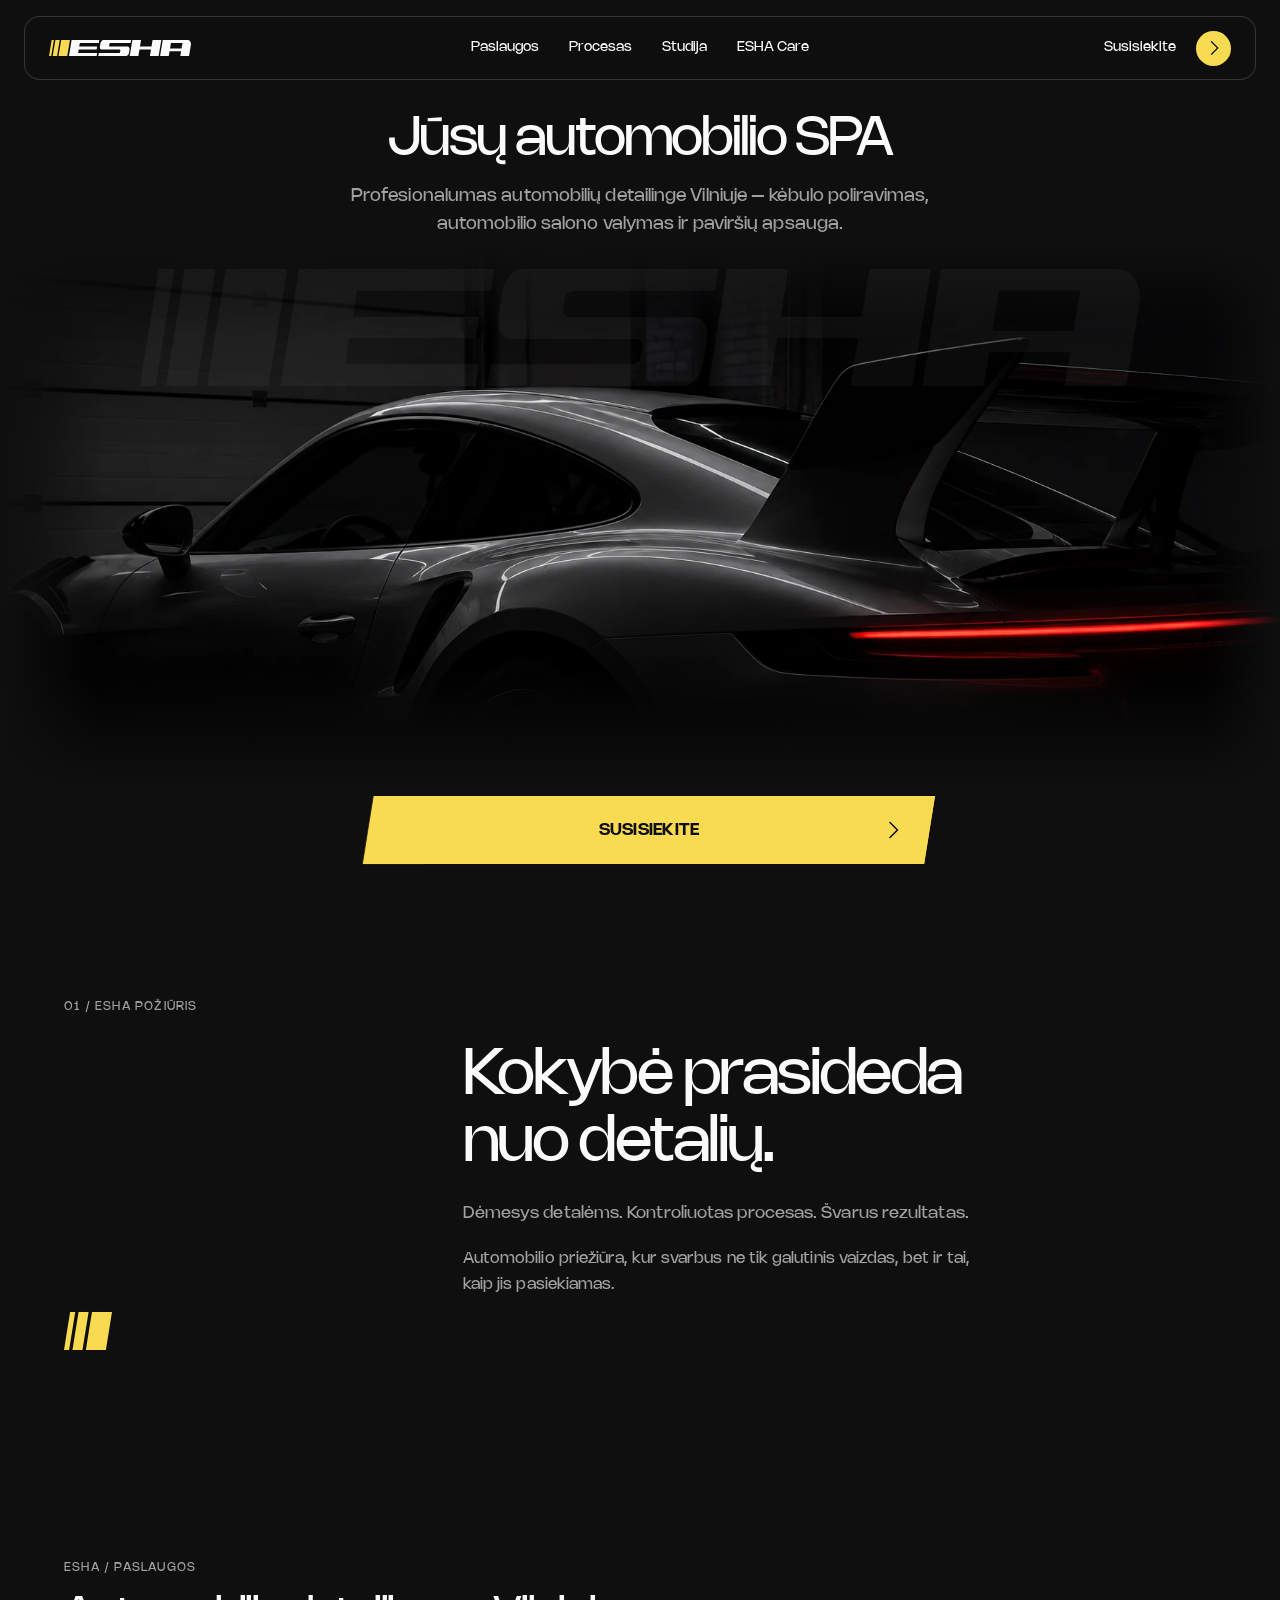
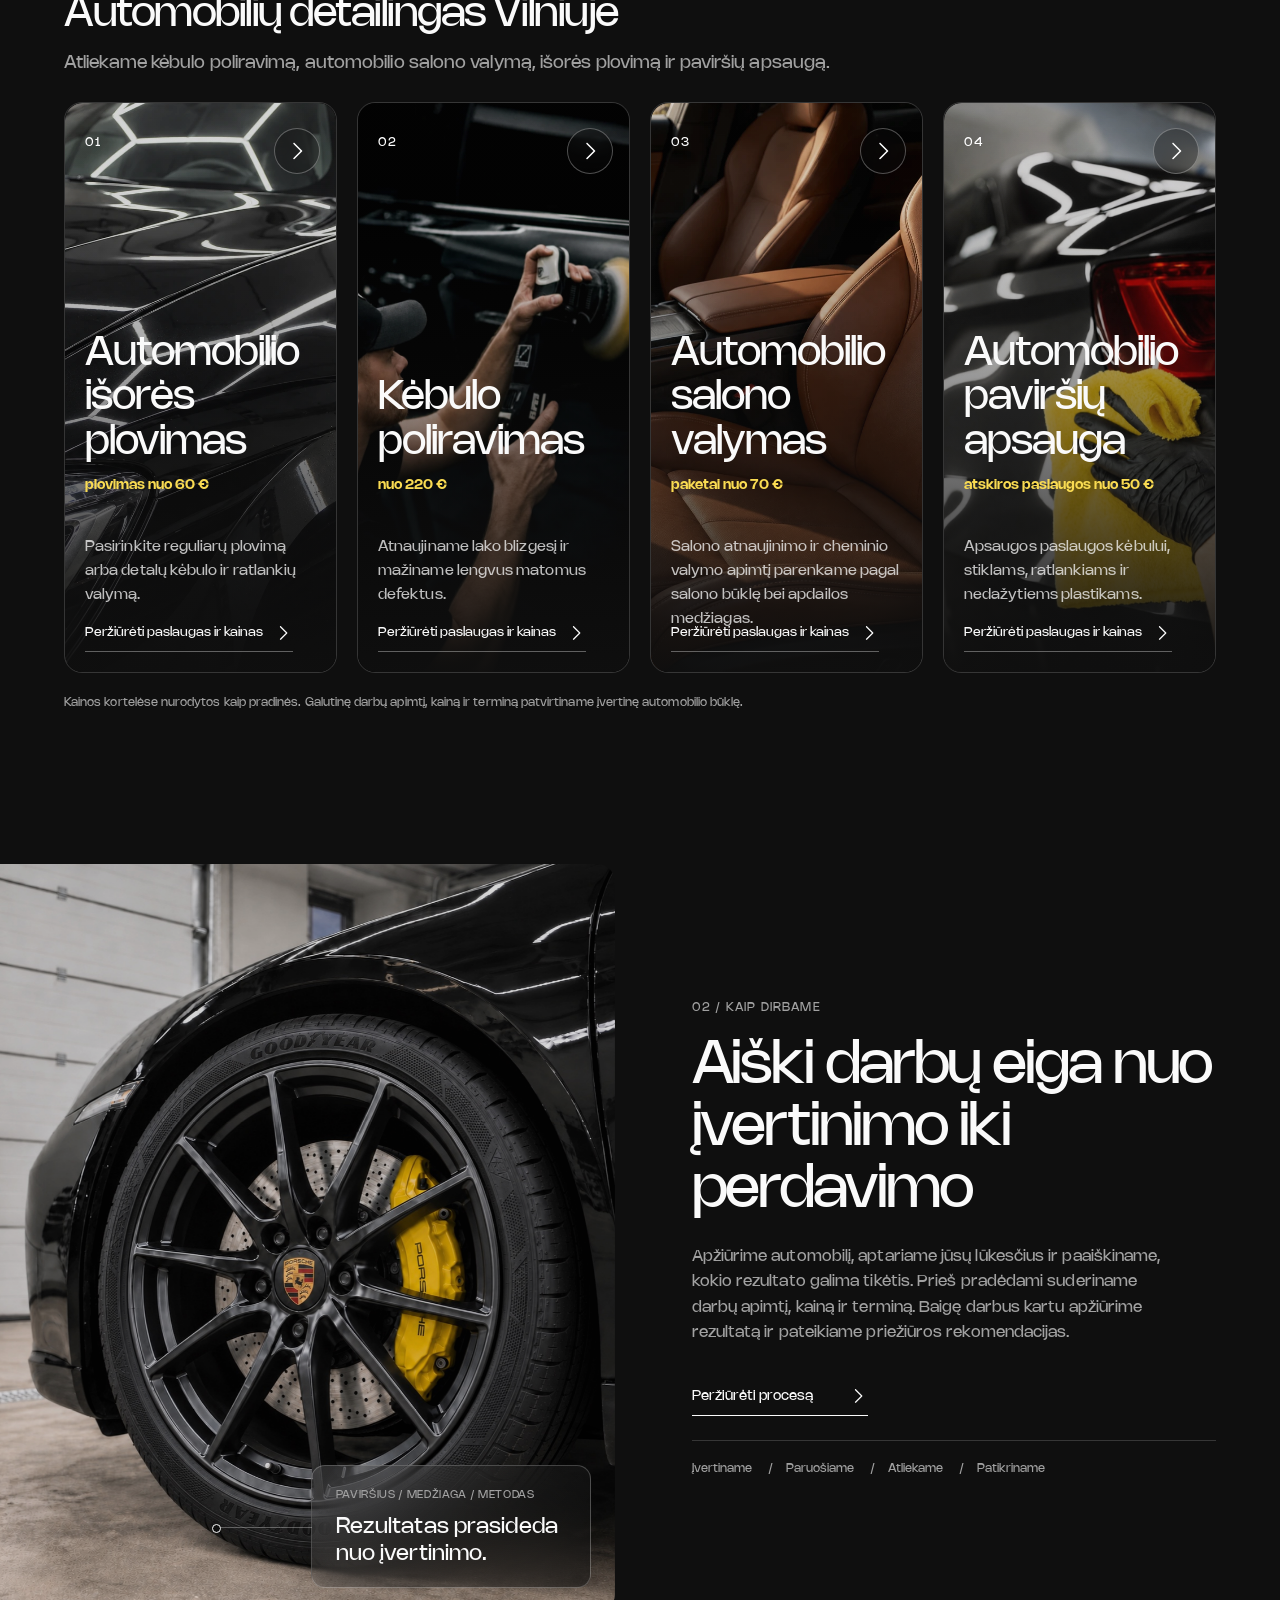
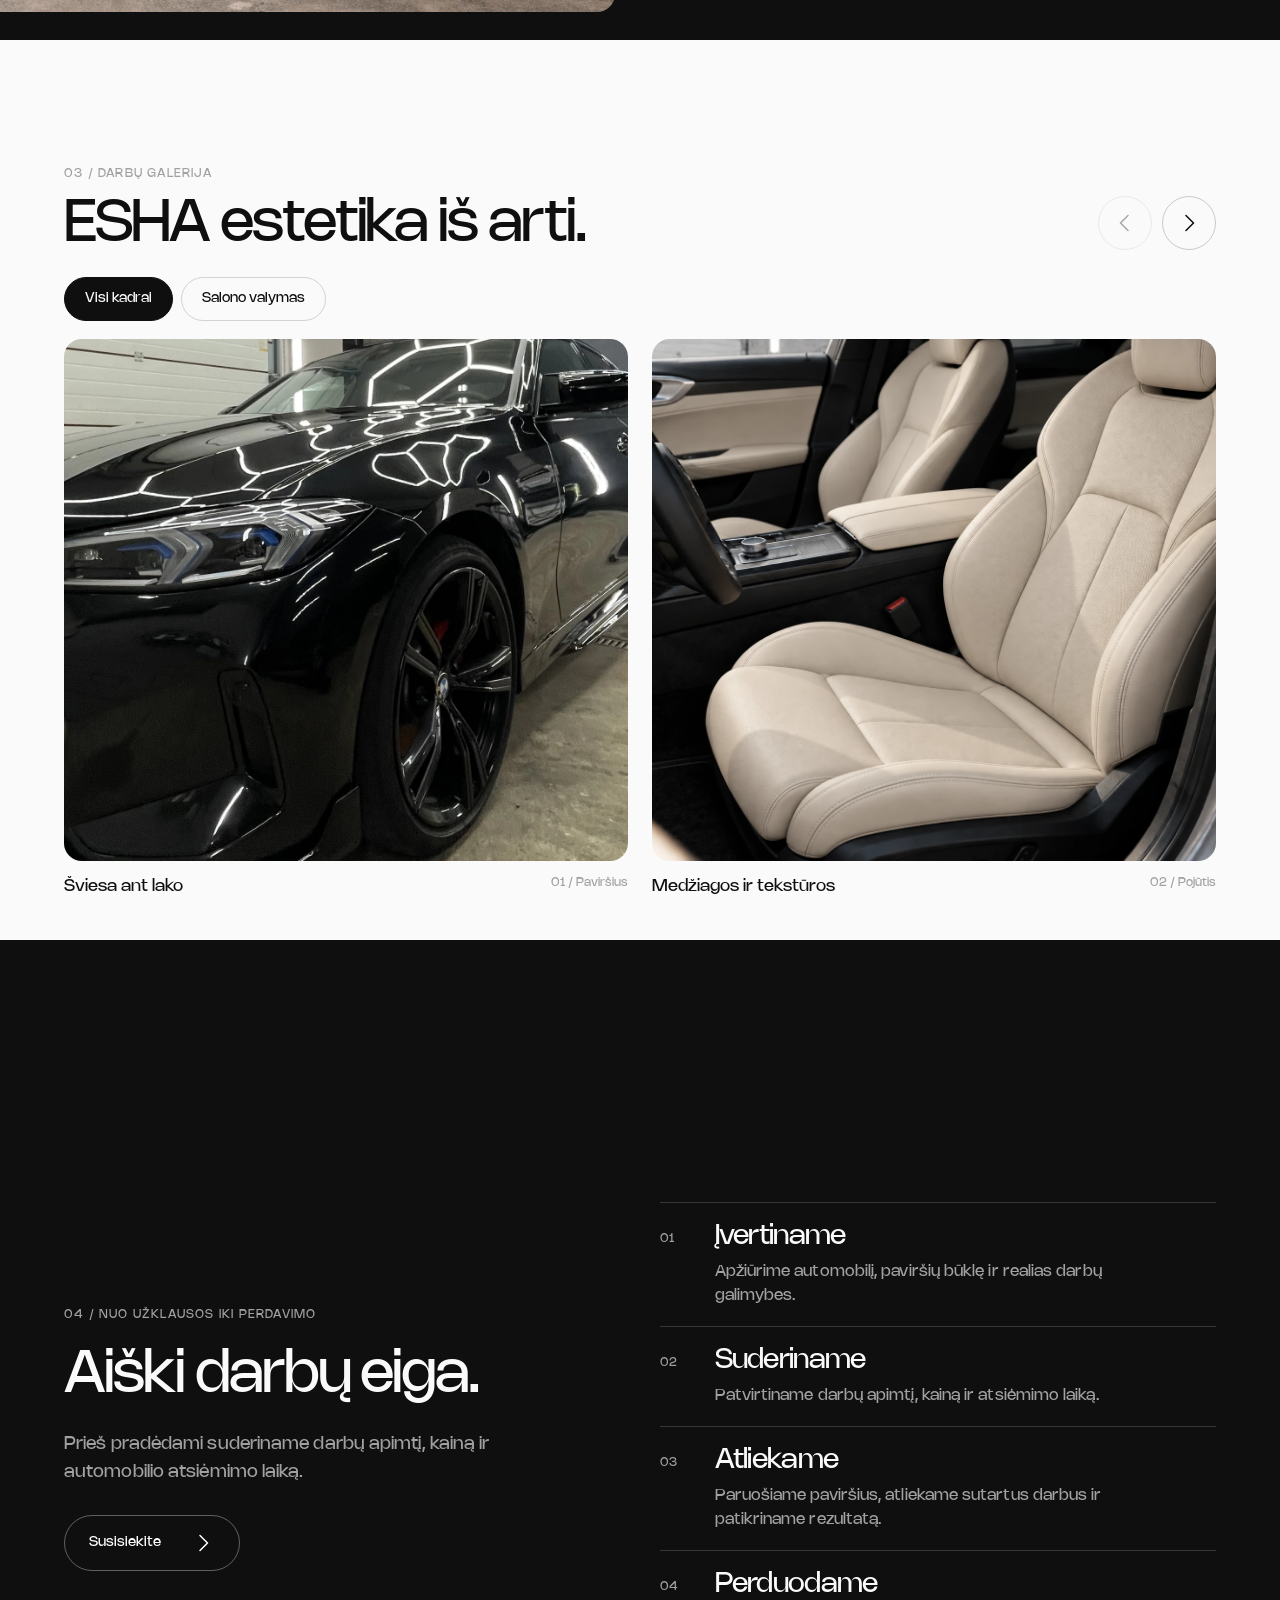
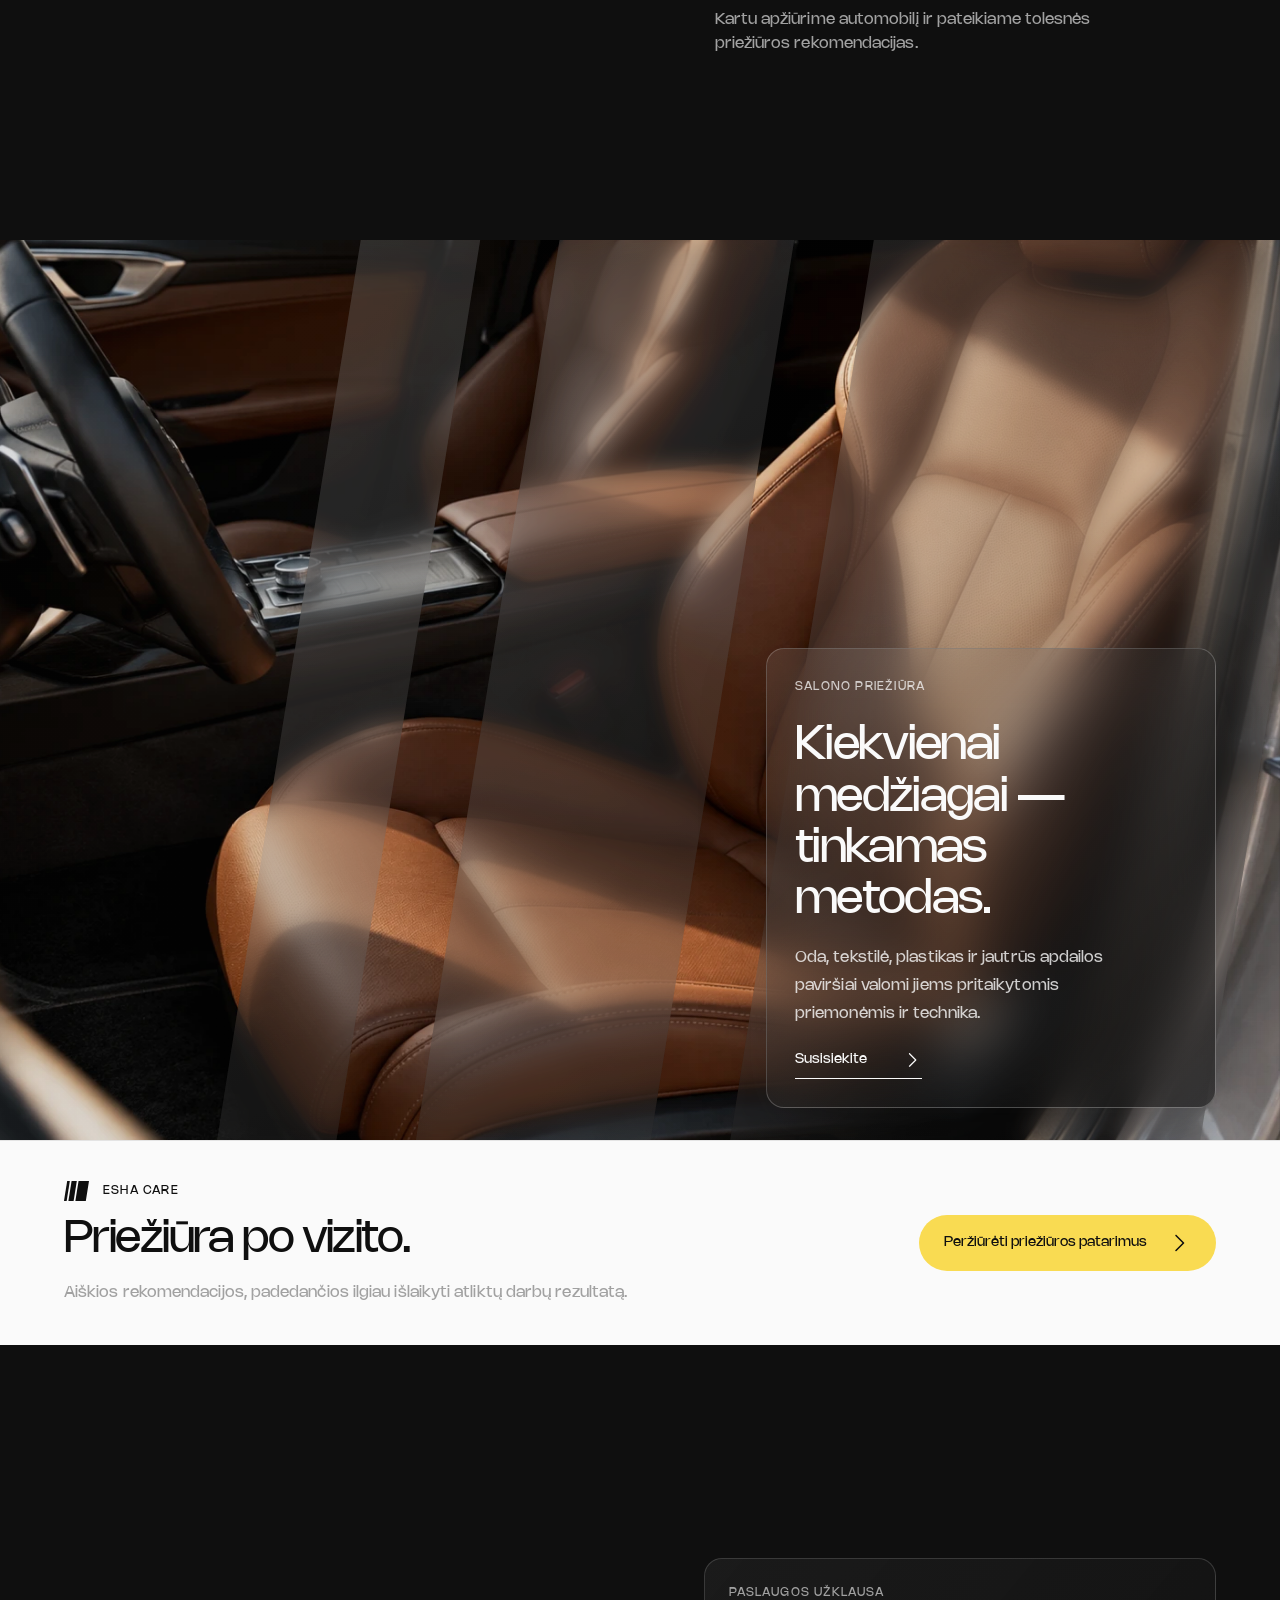
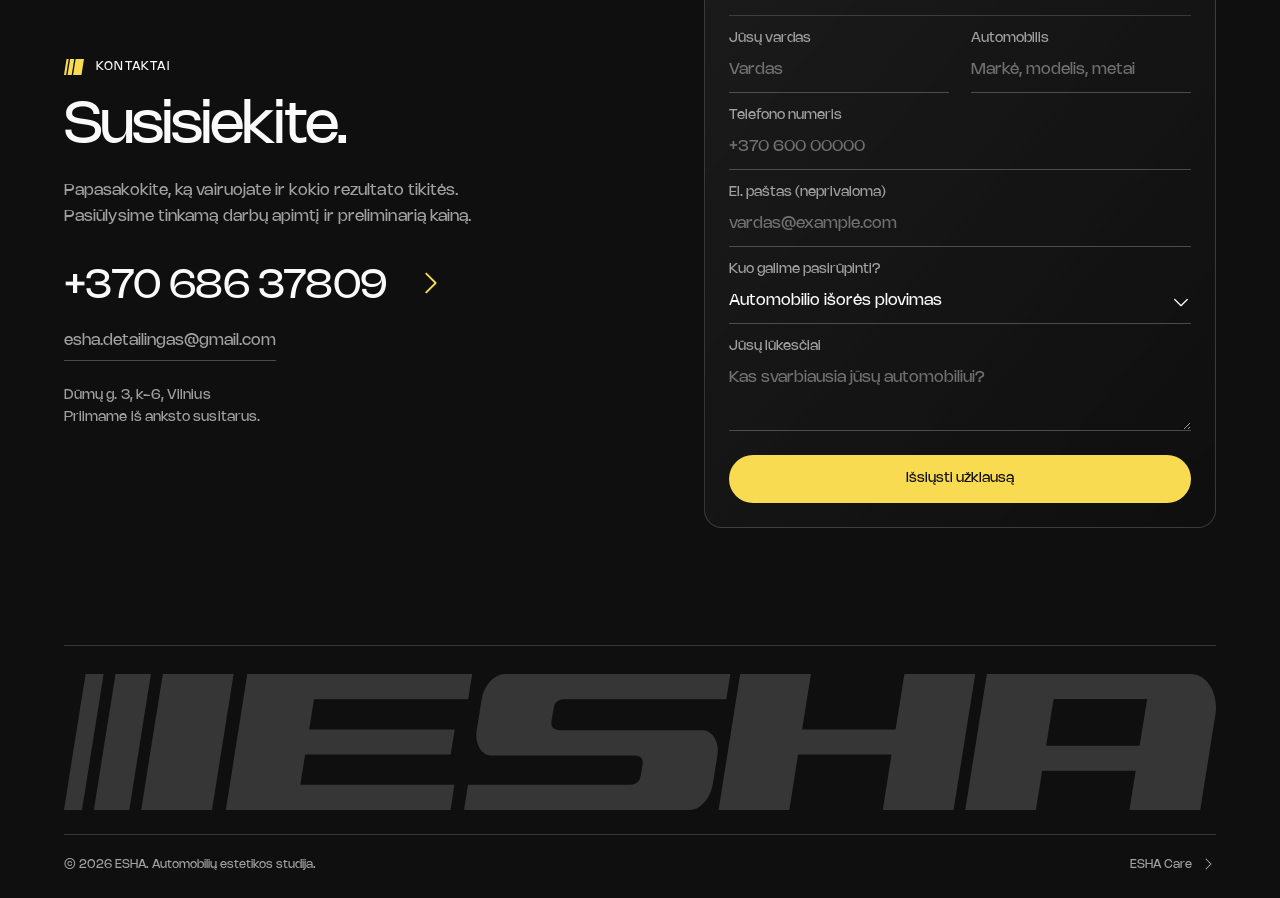
==== index.html @ 46070cf5 "Update homepage detailing headline" ====
<!doctype html>
<html lang="lt">
<head>
  <meta charset="utf-8">
  <meta name="viewport" content="width=device-width, initial-scale=1">
  <title>ESHA | Automobilių estetikos studija Vilniuje</title>
  <meta name="description" content="Kėbulo poliravimas, salono priežiūra, išorės valymas ir paviršių apsauga Vilniuje. Darbų apimtį parenkame pagal automobilio būklę ir jūsų lūkesčius.">
  <meta name="theme-color" content="#0f0f0f">
  <link rel="icon" href="assets/esha-favicon.svg" type="image/svg+xml">
  <link rel="preload" href="assets/Nohemi-Regular.woff2" as="font" type="font/woff2" crossorigin>
  <link rel="stylesheet" href="style.css">
  <link rel="stylesheet" href="edition.css">
  <link rel="stylesheet" href="brand.css?v=20261020-frosted-stripes">
  <link rel="stylesheet" href="viewport.css">
  <link rel="stylesheet" href="icons.css">
  <link rel="stylesheet" href="hero.css?v=046657d2e7f2">
  <link rel="stylesheet" href="gallery.css?v=a3451aaa7574">
  <link rel="stylesheet" href="updates.css?v=20261108-contact-link-hover">
</head>
<body>
<header class="header" id="header">
  <a class="logo" href="#pradzia" aria-label="ESHA — pradžia"><img src="assets/esha-logo-signature.svg" width="981" height="115" alt="ESHA"></a>
  <nav class="nav" aria-label="Pagrindinė navigacija"><a href="#paslaugos">Paslaugos</a><a href="#procesas">Procesas</a><a href="#kontaktai">Studija</a><a href="care.html">ESHA Care</a></nav>
  <a class="header-contact" href="#kontaktai">Susisiekite <span aria-hidden="true"><svg class="brand-icon" width="24" height="24" viewBox="0 0 24 24" aria-hidden="true" focusable="false"><path transform="matrix(1.6 0 0 -1.6 8.254087200 20.250464000)" d="M 5.488152 4.824870 L 0.800651 0.137369 C 0.757100 0.093818 0.705396 0.059271 0.648493 0.035701 C 0.591590 0.012132 0.530602 -0.000001 0.469011 -0.000001 C 0.407419 -0.000001 0.346431 0.012132 0.289528 0.035701 C 0.232625 0.059271 0.180921 0.093818 0.137370 0.137369 C 0.093818 0.180922 0.059271 0.232625 0.035701 0.289528 C 0.012131 0.346431 -0.000000 0.407419 0.000000 0.469010 C -0.000000 0.530602 0.012131 0.591590 0.035701 0.648493 C 0.059271 0.705396 0.093818 0.757099 0.137370 0.800652 L 4.493815 5.156510 L 0.137370 9.512369 C 0.049413 9.600327 -0.000000 9.719621 0.000000 9.844010 C 0.000000 9.968399 0.049413 10.087694 0.137370 10.175651 C 0.225326 10.263607 0.344621 10.313021 0.469011 10.313021 C 0.593400 10.313021 0.712695 10.263607 0.800651 10.175651 L 5.488152 5.488151 C 5.531734 5.444617 5.566309 5.392919 5.589899 5.336014 C 5.613488 5.279109 5.625629 5.218112 5.625629 5.156510 C 5.625629 5.094909 5.613488 5.033913 5.589899 4.977007 C 5.566309 4.920102 5.531734 4.868404 5.488152 4.824870 Z"/></svg></span></a>
  <button class="menu-toggle" aria-label="Atidaryti meniu" aria-expanded="false" aria-controls="mobile-menu">Meniu</button>
</header>
<nav class="mobile-menu" id="mobile-menu" aria-label="Mobilioji navigacija" hidden><a href="#paslaugos">Paslaugos</a><a href="#procesas">Procesas</a><a href="#kontaktai">Studija</a><a href="care.html">ESHA Care</a><a class="button button-yellow" href="#kontaktai">Susisiekite</a></nav>
<main>
  <section class="hero hero-refined" id="pradzia" aria-labelledby="hero-title">
    <div class="hero-headline"><h1 id="hero-title">Jūsų automobilio SPA</h1><p class="hero-intro">Profesionalumas automobilių detailinge Vilniuje – kėbulo poliravimas, automobilio salono valymas ir paviršių apsauga.</p></div>
    <figure class="hero-studio-frame">
      <img class="hero-studio-photo" src="assets/esha-porsche-dark-hero.webp" alt="Porsche stogo, galinio sparno ir žibinto kontūrai pritemdytoje ESHA studijoje" width="1774" height="887" fetchpriority="high">
      <img class="hero-wordmark" src="assets/esha-logo.svg" alt="" aria-hidden="true" width="981" height="115">
    </figure>
    <div class="hero-action">
      <a class="esha-cta" href="#kontaktai" aria-label="Susisiekite">
        <span class="cta-solid" aria-hidden="true"></span>
        <svg class="cta-stripes" viewBox="0 0 144.45 115.33" aria-hidden="true" focusable="false">
          <g class="cta-arrival cta-arrival-1"><path class="cta-stripe cta-stripe-1" d="M15.32,115.33L33.74,0h-15.32L7.43,68.29,0,115.33h15.32Z"/></g>
          <g class="cta-arrival cta-arrival-2"><path class="cta-stripe cta-stripe-2" d="M55.58,115.33L73.99,0h-30.09l-10.98,68.29-7.43,47.04h30.09Z"/></g>
          <g class="cta-arrival cta-arrival-3"><path class="cta-stripe cta-stripe-3" d="M126.03,115.33L144.45,0h-60.27l-10.98,68.29-7.43,47.04h60.27Z"/></g>
        </svg>
        <span class="cta-panel" aria-hidden="true"></span>
        <span class="cta-content">
          <span class="cta-label">Susisiekite</span>
          <svg class="brand-icon" width="24" height="24" viewBox="0 0 24 24" aria-hidden="true" focusable="false"><use href="assets/esha-icons.svg#chevron-right"></use></svg>
        </span>
      </a>
    </div>
  </section>
  <section class="intro section" id="poziuris">
    <div class="intro-marker"><p class="eyebrow">01 / ESHA požiūris</p><img class="brand-symbol" src="assets/esha-symbol-yellow.svg" width="144" height="115" alt="" aria-hidden="true"></div>
    <div class="intro-statement reveal"><h2>Kokybė prasideda<br>nuo detalių.</h2><p class="lead">Dėmesys detalėms. Kontroliuotas procesas. Švarus rezultatas.</p><p class="intro-description">Automobilio priežiūra, kur svarbus ne tik galutinis vaizdas, bet ir tai, kaip jis pasiekiamas.</p></div>
  </section>
  <section class="services services-updated" id="paslaugos" aria-labelledby="services-title">
    <div class="services-intro reveal"><p class="eyebrow">ESHA / PASLAUGOS</p><h2 id="services-title">Automobilių detailingas Vilniuje</h2><p class="lead">Atliekame kėbulo poliravimą, automobilio salono valymą, išorės plovimą ir paviršių apsaugą.</p></div>
    <article class="service reveal">
      <button class="service-image" data-service="exterior" aria-label="Automobilio išorės plovimas — peržiūrėti paslaugas ir kainas"><img src="assets/mercedes-c-class-paint-macro.webp" width="1448" height="1086" loading="lazy" alt="Mercedes-Benz C klasės kėbulo detalė"><span class="image-number">01</span><span class="round-arrow" aria-hidden="true"><svg class="brand-icon" width="24" height="24" viewBox="0 0 24 24" aria-hidden="true" focusable="false"><path transform="matrix(1.6 0 0 -1.6 8.254087200 20.250464000)" d="M 5.488152 4.824870 L 0.800651 0.137369 C 0.757100 0.093818 0.705396 0.059271 0.648493 0.035701 C 0.591590 0.012132 0.530602 -0.000001 0.469011 -0.000001 C 0.407419 -0.000001 0.346431 0.012132 0.289528 0.035701 C 0.232625 0.059271 0.180921 0.093818 0.137370 0.137369 C 0.093818 0.180922 0.059271 0.232625 0.035701 0.289528 C 0.012131 0.346431 -0.000000 0.407419 0.000000 0.469010 C -0.000000 0.530602 0.012131 0.591590 0.035701 0.648493 C 0.059271 0.705396 0.093818 0.757099 0.137370 0.800652 L 4.493815 5.156510 L 0.137370 9.512369 C 0.049413 9.600327 -0.000000 9.719621 0.000000 9.844010 C 0.000000 9.968399 0.049413 10.087694 0.137370 10.175651 C 0.225326 10.263607 0.344621 10.313021 0.469011 10.313021 C 0.593400 10.313021 0.712695 10.263607 0.800651 10.175651 L 5.488152 5.488151 C 5.531734 5.444617 5.566309 5.392919 5.589899 5.336014 C 5.613488 5.279109 5.625629 5.218112 5.625629 5.156510 C 5.625629 5.094909 5.613488 5.033913 5.589899 4.977007 C 5.566309 4.920102 5.531734 4.868404 5.488152 4.824870 Z"/></svg></span></button>
      <div class="service-copy"><div class="service-heading"><h3>Automobilio išorės plovimas</h3><span>plovimas nuo 60 €</span></div><p>Pasirinkite reguliarų plovimą arba detalų kėbulo ir ratlankių valymą.</p><button class="text-link" data-service="exterior">Peržiūrėti paslaugas ir kainas <span aria-hidden="true"><svg class="brand-icon" width="24" height="24" viewBox="0 0 24 24" aria-hidden="true" focusable="false"><use href="assets/esha-icons.svg#chevron-right"></use></svg></span></button></div>
    </article>
    <article class="service reveal">
      <button class="service-image" data-service="polish" aria-label="Kėbulo poliravimas — peržiūrėti paslaugas ir kainas"><img src="assets/esha-evaldas-polishing.webp" width="1008" height="1344" loading="lazy" alt="Koncepcinis AI vizualas: ESHA įkūrėjas Evaldas poliruoja automobilio kėbulą"><span class="image-number">02</span><span class="round-arrow" aria-hidden="true"><svg class="brand-icon" width="24" height="24" viewBox="0 0 24 24" aria-hidden="true" focusable="false"><path transform="matrix(1.6 0 0 -1.6 8.254087200 20.250464000)" d="M 5.488152 4.824870 L 0.800651 0.137369 C 0.757100 0.093818 0.705396 0.059271 0.648493 0.035701 C 0.591590 0.012132 0.530602 -0.000001 0.469011 -0.000001 C 0.407419 -0.000001 0.346431 0.012132 0.289528 0.035701 C 0.232625 0.059271 0.180921 0.093818 0.137370 0.137369 C 0.093818 0.180922 0.059271 0.232625 0.035701 0.289528 C 0.012131 0.346431 -0.000000 0.407419 0.000000 0.469010 C -0.000000 0.530602 0.012131 0.591590 0.035701 0.648493 C 0.059271 0.705396 0.093818 0.757099 0.137370 0.800652 L 4.493815 5.156510 L 0.137370 9.512369 C 0.049413 9.600327 -0.000000 9.719621 0.000000 9.844010 C 0.000000 9.968399 0.049413 10.087694 0.137370 10.175651 C 0.225326 10.263607 0.344621 10.313021 0.469011 10.313021 C 0.593400 10.313021 0.712695 10.263607 0.800651 10.175651 L 5.488152 5.488151 C 5.531734 5.444617 5.566309 5.392919 5.589899 5.336014 C 5.613488 5.279109 5.625629 5.218112 5.625629 5.156510 C 5.625629 5.094909 5.613488 5.033913 5.589899 4.977007 C 5.566309 4.920102 5.531734 4.868404 5.488152 4.824870 Z"/></svg></span></button>
      <div class="service-copy"><div class="service-heading"><h3>Kėbulo poliravimas</h3><span>nuo 220 €</span></div><p>Atnaujiname lako blizgesį ir mažiname lengvus matomus defektus.</p><button class="text-link" data-service="polish">Peržiūrėti paslaugas ir kainas <span aria-hidden="true"><svg class="brand-icon" width="24" height="24" viewBox="0 0 24 24" aria-hidden="true" focusable="false"><use href="assets/esha-icons.svg#chevron-right"></use></svg></span></button></div>
    </article>
    <article class="service reveal">
      <button class="service-image" data-service="interior" aria-label="Automobilio salono valymas — peržiūrėti paslaugas ir kainas"><img src="assets/cognac-interior.webp" width="1448" height="1086" loading="lazy" alt="Konjako spalvos automobilio odinis salonas"><span class="image-number">03</span><span class="round-arrow" aria-hidden="true"><svg class="brand-icon" width="24" height="24" viewBox="0 0 24 24" aria-hidden="true" focusable="false"><path transform="matrix(1.6 0 0 -1.6 8.254087200 20.250464000)" d="M 5.488152 4.824870 L 0.800651 0.137369 C 0.757100 0.093818 0.705396 0.059271 0.648493 0.035701 C 0.591590 0.012132 0.530602 -0.000001 0.469011 -0.000001 C 0.407419 -0.000001 0.346431 0.012132 0.289528 0.035701 C 0.232625 0.059271 0.180921 0.093818 0.137370 0.137369 C 0.093818 0.180922 0.059271 0.232625 0.035701 0.289528 C 0.012131 0.346431 -0.000000 0.407419 0.000000 0.469010 C -0.000000 0.530602 0.012131 0.591590 0.035701 0.648493 C 0.059271 0.705396 0.093818 0.757099 0.137370 0.800652 L 4.493815 5.156510 L 0.137370 9.512369 C 0.049413 9.600327 -0.000000 9.719621 0.000000 9.844010 C 0.000000 9.968399 0.049413 10.087694 0.137370 10.175651 C 0.225326 10.263607 0.344621 10.313021 0.469011 10.313021 C 0.593400 10.313021 0.712695 10.263607 0.800651 10.175651 L 5.488152 5.488151 C 5.531734 5.444617 5.566309 5.392919 5.589899 5.336014 C 5.613488 5.279109 5.625629 5.218112 5.625629 5.156510 C 5.625629 5.094909 5.613488 5.033913 5.589899 4.977007 C 5.566309 4.920102 5.531734 4.868404 5.488152 4.824870 Z"/></svg></span></button>
      <div class="service-copy"><div class="service-heading"><h3>Automobilio salono valymas</h3><span>paketai nuo 70 €</span></div><p>Salono atnaujinimo ir cheminio valymo apimtį parenkame pagal salono būklę bei apdailos medžiagas.</p><button class="text-link" data-service="interior">Peržiūrėti paslaugas ir kainas <span aria-hidden="true"><svg class="brand-icon" width="24" height="24" viewBox="0 0 24 24" aria-hidden="true" focusable="false"><use href="assets/esha-icons.svg#chevron-right"></use></svg></span></button></div>
    </article>
    <article class="service reveal">
      <button class="service-image" data-service="protection" aria-label="Automobilio paviršių apsauga — peržiūrėti paslaugas ir kainas"><img src="assets/esha-surface-protection-yellow-cloth-angle-preserved.webp" width="1024" height="1536" loading="lazy" alt="Koncepcinis DI vaizdas: geltona šluoste valomas juodas automobilio kėbulas."><span class="image-number">04</span><span class="round-arrow" aria-hidden="true"><svg class="brand-icon" width="24" height="24" viewBox="0 0 24 24" aria-hidden="true" focusable="false"><path transform="matrix(1.6 0 0 -1.6 8.254087200 20.250464000)" d="M 5.488152 4.824870 L 0.800651 0.137369 C 0.757100 0.093818 0.705396 0.059271 0.648493 0.035701 C 0.591590 0.012132 0.530602 -0.000001 0.469011 -0.000001 C 0.407419 -0.000001 0.346431 0.012132 0.289528 0.035701 C 0.232625 0.059271 0.180921 0.093818 0.137370 0.137369 C 0.093818 0.180922 0.059271 0.232625 0.035701 0.289528 C 0.012131 0.346431 -0.000000 0.407419 0.000000 0.469010 C -0.000000 0.530602 0.012131 0.591590 0.035701 0.648493 C 0.059271 0.705396 0.093818 0.757099 0.137370 0.800652 L 4.493815 5.156510 L 0.137370 9.512369 C 0.049413 9.600327 -0.000000 9.719621 0.000000 9.844010 C 0.000000 9.968399 0.049413 10.087694 0.137370 10.175651 C 0.225326 10.263607 0.344621 10.313021 0.469011 10.313021 C 0.593400 10.313021 0.712695 10.263607 0.800651 10.175651 L 5.488152 5.488151 C 5.531734 5.444617 5.566309 5.392919 5.589899 5.336014 C 5.613488 5.279109 5.625629 5.218112 5.625629 5.156510 C 5.625629 5.094909 5.613488 5.033913 5.589899 4.977007 C 5.566309 4.920102 5.531734 4.868404 5.488152 4.824870 Z"/></svg></span></button>
      <div class="service-copy"><div class="service-heading"><h3>Automobilio paviršių apsauga</h3><span>atskiros paslaugos nuo 50 €</span></div><p>Apsaugos paslaugos kėbului, stiklams, ratlankiams ir nedažytiems plastikams.</p><button class="text-link" data-service="protection">Peržiūrėti paslaugas ir kainas <span aria-hidden="true"><svg class="brand-icon" width="24" height="24" viewBox="0 0 24 24" aria-hidden="true" focusable="false"><use href="assets/esha-icons.svg#chevron-right"></use></svg></span></button></div>
    </article>
    <p class="price-note">Kainos kortelėse nurodytos kaip pradinės. Galutinę darbų apimtį, kainą ir terminą patvirtiname įvertinę automobilio būklę.</p>
  </section>
  <section class="detail-story section" id="detales">
    <div class="detail-visual reveal"><img class="porsche-studio-wheel" src="assets/porsche-wheel-esha-goodyear-tire-corrected-20261108.jpg" width="1122" height="1402" loading="lazy" alt="Porsche ratlankis ESHA studijos aplinkoje" data-parallax="22"><div class="detail-callout glass"><span class="callout-line" aria-hidden="true"></span><span class="eyebrow">PAVIRŠIUS / MEDŽIAGA / METODAS</span><p>Rezultatas prasideda nuo įvertinimo.</p></div></div>
    <div class="detail-copy reveal"><p class="eyebrow">02 / KAIP DIRBAME</p><h2>Aiški darbų eiga nuo įvertinimo iki perdavimo</h2><p>Apžiūrime automobilį, aptariame jūsų lūkesčius ir paaiškiname, kokio rezultato galima tikėtis. Prieš pradėdami suderiname darbų apimtį, kainą ir terminą. Baigę darbus kartu apžiūrime rezultatą ir pateikiame priežiūros rekomendacijas.</p><a class="text-link" href="#procesas">Peržiūrėti procesą <span aria-hidden="true"><svg class="brand-icon" width="24" height="24" viewBox="0 0 24 24" aria-hidden="true" focusable="false"><use href="assets/esha-icons.svg#chevron-right"></use></svg></span></a><div class="detail-line"><span>Įvertiname</span><span>Paruošiame</span><span>Atliekame</span><span>Patikriname</span></div></div>
  </section>
  <section class="gallery-section section" id="galerija" aria-labelledby="gallery-title">
    <div class="section-top reveal"><div><p class="eyebrow">03 / Darbų galerija</p><h2 id="gallery-title">ESHA estetika iš arti.</h2></div><div class="gallery-controls"><button class="circle-button" id="gallery-prev" aria-label="Ankstesnė fotografija"><svg class="brand-icon" width="24" height="24" viewBox="0 0 24 24" aria-hidden="true" focusable="false"><path transform="matrix(1.6 0 0 -1.6 6.752524000 20.250464000)" d="M 5.488260 0.800652 C 5.531811 0.757099 5.566358 0.705396 5.589928 0.648493 C 5.613498 0.591590 5.625630 0.530602 5.625630 0.469010 C 5.625630 0.407419 5.613498 0.346431 5.589928 0.289528 C 5.566358 0.232625 5.531811 0.180922 5.488260 0.137369 C 5.444708 0.093818 5.393004 0.059271 5.336102 0.035701 C 5.279199 0.012132 5.218210 -0.000001 5.156619 -0.000001 C 5.095027 -0.000001 5.034039 0.012132 4.977136 0.035701 C 4.920233 0.059271 4.868530 0.093818 4.824978 0.137369 L 0.137478 4.824870 C 0.093895 4.868404 0.059321 4.920102 0.035731 4.977007 C 0.012142 5.033913 0.000000 5.094909 0.000000 5.156510 C 0.000000 5.218112 0.012142 5.279109 0.035731 5.336014 C 0.059321 5.392919 0.093895 5.444617 0.137478 5.488151 L 4.824978 10.175651 C 4.912934 10.263607 5.032229 10.313021 5.156619 10.313021 C 5.281008 10.313021 5.400303 10.263607 5.488260 10.175651 C 5.576216 10.087694 5.625630 9.968399 5.625630 9.844010 C 5.625630 9.719621 5.576216 9.600327 5.488260 9.512369 L 1.131814 5.156510 L 5.488260 0.800652 Z"/></svg></button><button class="circle-button" id="gallery-next" aria-label="Kita fotografija"><svg class="brand-icon" width="24" height="24" viewBox="0 0 24 24" aria-hidden="true" focusable="false"><path transform="matrix(1.6 0 0 -1.6 8.254087200 20.250464000)" d="M 5.488152 4.824870 L 0.800651 0.137369 C 0.757100 0.093818 0.705396 0.059271 0.648493 0.035701 C 0.591590 0.012132 0.530602 -0.000001 0.469011 -0.000001 C 0.407419 -0.000001 0.346431 0.012132 0.289528 0.035701 C 0.232625 0.059271 0.180921 0.093818 0.137370 0.137369 C 0.093818 0.180922 0.059271 0.232625 0.035701 0.289528 C 0.012131 0.346431 -0.000000 0.407419 0.000000 0.469010 C -0.000000 0.530602 0.012131 0.591590 0.035701 0.648493 C 0.059271 0.705396 0.093818 0.757099 0.137370 0.800652 L 4.493815 5.156510 L 0.137370 9.512369 C 0.049413 9.600327 -0.000000 9.719621 0.000000 9.844010 C 0.000000 9.968399 0.049413 10.087694 0.137370 10.175651 C 0.225326 10.263607 0.344621 10.313021 0.469011 10.313021 C 0.593400 10.313021 0.712695 10.263607 0.800651 10.175651 L 5.488152 5.488151 C 5.531734 5.444617 5.566309 5.392919 5.589899 5.336014 C 5.613488 5.279109 5.625629 5.218112 5.625629 5.156510 C 5.625629 5.094909 5.613488 5.033913 5.589899 4.977007 C 5.566309 4.920102 5.531734 4.868404 5.488152 4.824870 Z"/></svg></button></div></div>
    <div class="gallery-filters" role="group" aria-label="Galerijos tema">
      <button type="button" data-gallery-filter="all" aria-pressed="true" aria-controls="gallery-track">Visi kadrai</button>
      <button type="button" data-gallery-filter="interior" aria-pressed="false" aria-controls="gallery-track">Salono valymas</button>
    </div>
    <p class="gallery-status" id="gallery-status" aria-live="polite"></p>
    <div class="gallery-track" id="gallery-track" tabindex="0" aria-label="Fotografijų galerija. Galite slinkti į šoną.">
      <figure class="gallery-item"><button data-photo="assets/bmw-real-paint-detail.webp" aria-label="Padidinti BMW fotografiją"><img src="assets/bmw-real-paint-detail.webp" width="1600" height="1200" loading="lazy" alt="BMW žibinto ir poliruoto kėbulo fotografija ESHA studijoje"><span class="gallery-zoom" aria-hidden="true"><svg class="brand-icon" width="24" height="24" viewBox="0 0 24 24" aria-hidden="true" focusable="false"><use href="assets/esha-icons.svg#plus"></use></svg></span></button><figcaption><span>Šviesa ant lako</span><span>01 / Paviršius</span></figcaption></figure>
      <figure class="gallery-item"><button data-photo="assets/cream-bmw-interior-closeup.webp" aria-label="Padidinti BMW 5 serijos salono fotografiją"><img src="assets/cream-bmw-interior-closeup.webp" width="1448" height="1086" loading="lazy" alt="BMW 5 serijos kreminės odos sėdynių stambus planas su subtiliomis ESHA studijos detalėmis"><span class="gallery-zoom" aria-hidden="true"><svg class="brand-icon" width="24" height="24" viewBox="0 0 24 24" aria-hidden="true" focusable="false"><use href="assets/esha-icons.svg#plus"></use></svg></span></button><figcaption><span>Medžiagos ir tekstūros</span><span>02 / Pojūtis</span></figcaption></figure>
      <figure class="gallery-item"><button data-photo="assets/porsche-wheel-esha-goodyear-tire-corrected-20261108.jpg" aria-label="Padidinti Porsche ratlankio fotografiją"><img class="porsche-studio-wheel" src="assets/porsche-wheel-esha-goodyear-tire-corrected-20261108.jpg" width="1122" height="1402" loading="lazy" alt="Porsche ratlankis su natūraliais studijos šviesos atspindžiais"><span class="gallery-zoom" aria-hidden="true"><svg class="brand-icon" width="24" height="24" viewBox="0 0 24 24" aria-hidden="true" focusable="false"><use href="assets/esha-icons.svg#plus"></use></svg></span></button><figcaption><span>Tikslumas formoje</span><span>03 / Detalė</span></figcaption></figure>
      <figure class="gallery-item" data-gallery-category="interior"><button data-photo="assets/esha-dashboard-cleaning.webp" aria-label="Padidinti: panelės priežiūra"><img src="assets/esha-dashboard-cleaning.webp" width="1448" height="1086" loading="lazy" alt="Panelės valymas minkštu šepetėliu ESHA studijos aplinkoje"><span class="gallery-zoom" aria-hidden="true"><svg class="brand-icon" width="24" height="24" viewBox="0 0 24 24" aria-hidden="true" focusable="false"><use href="assets/esha-icons.svg#plus"></use></svg></span></button><figcaption><span>Panelės priežiūra</span><span>04 / Valymas</span></figcaption></figure>
      <figure class="gallery-item" data-gallery-category="interior"><button data-photo="assets/esha-seat-cleaning-press-perforation-full.png" aria-label="Padidinti: kreminės odos priežiūra"><img src="assets/esha-seat-cleaning-press-perforation-full.png" width="1448" height="1086" loading="lazy" alt="Kreminės odos sėdynės valymas ESHA studijos aplinkoje"><span class="gallery-zoom" aria-hidden="true"><svg class="brand-icon" width="24" height="24" viewBox="0 0 24 24" aria-hidden="true" focusable="false"><use href="assets/esha-icons.svg#plus"></use></svg></span></button><figcaption><span>Kreminės odos priežiūra</span><span>05 / Valymas</span></figcaption></figure>
    </div>
  </section>
  <section class="process section" id="procesas">
    <div class="process-title reveal"><p class="eyebrow">04 / NUO UŽKLAUSOS IKI PERDAVIMO</p><h2>Aiški darbų eiga.</h2><p class="process-intro">Prieš pradėdami suderiname darbų apimtį, kainą ir automobilio atsiėmimo laiką.</p><a class="button button-outline" href="#kontaktai">Susisiekite <span aria-hidden="true"><svg class="brand-icon" width="24" height="24" viewBox="0 0 24 24" aria-hidden="true" focusable="false"><use href="assets/esha-icons.svg#chevron-right"></use></svg></span></a></div>
    <div class="process-steps"><div class="process-step reveal"><span>01</span><div><h3>Įvertiname</h3><p>Apžiūrime automobilį, paviršių būklę ir realias darbų galimybes.</p></div></div><div class="process-step reveal"><span>02</span><div><h3>Suderiname</h3><p>Patvirtiname darbų apimtį, kainą ir atsiėmimo laiką.</p></div></div><div class="process-step reveal"><span>03</span><div><h3>Atliekame</h3><p>Paruošiame paviršius, atliekame sutartus darbus ir patikriname rezultatą.</p></div></div><div class="process-step reveal"><span>04</span><div><h3>Perduodame</h3><p>Kartu apžiūrime automobilį ir pateikiame tolesnės priežiūros rekomendacijas.</p></div></div></div>
  </section>
  <section class="interior-banner" aria-label="Automobilio salono valymas"><img src="assets/cognac-interior.webp" width="1448" height="1086" loading="lazy" alt="Šviesa krinta ant tvarkingo odinio automobilio salono" data-parallax="35"><div class="brand-glass" aria-hidden="true"></div><div class="banner-copy reveal glass"><p class="eyebrow">SALONO PRIEŽIŪRA</p><h2>Kiekvienai medžiagai — tinkamas metodas.</h2><p>Oda, tekstilė, plastikas ir jautrūs apdailos paviršiai valomi jiems pritaikytomis priemonėmis ir technika.</p><a class="text-link" href="#kontaktai" data-select="Automobilio salono valymas">Susisiekite <span aria-hidden="true"><svg class="brand-icon" width="24" height="24" viewBox="0 0 24 24" aria-hidden="true" focusable="false"><use href="assets/esha-icons.svg#chevron-right"></use></svg></span></a></div></section>
  <section class="care-strip"><div><p class="eyebrow care-signature"><img src="assets/esha-symbol-black.svg" width="144" height="115" alt="" aria-hidden="true">ESHA CARE</p><h2>Priežiūra po vizito.</h2><p>Aiškios rekomendacijos, padedančios ilgiau išlaikyti atliktų darbų rezultatą.</p></div><a class="button button-yellow" href="care.html">Peržiūrėti priežiūros patarimus <span aria-hidden="true"><svg class="brand-icon" width="24" height="24" viewBox="0 0 24 24" aria-hidden="true" focusable="false"><use href="assets/esha-icons.svg#chevron-right"></use></svg></span></a></section>
  <section class="contact section" id="kontaktai"><div class="contact-intro reveal"><p class="eyebrow"><img class="brand-tick" src="assets/esha-symbol-yellow.svg" width="144" height="115" alt="" aria-hidden="true"> KONTAKTAI</p><h2>Susisiekite.</h2><p>Papasakokite, ką vairuojate ir kokio rezultato tikitės. Pasiūlysime tinkamą darbų apimtį ir preliminarią kainą.</p><a class="phone-link" href="tel:+37068637809">+370 686 37809 <span aria-hidden="true"><svg class="brand-icon" width="24" height="24" viewBox="0 0 24 24" aria-hidden="true" focusable="false"><use href="assets/esha-icons.svg#chevron-right"></use></svg></span></a><a class="email-link" href="mailto:esha.detailingas@gmail.com">esha.detailingas@gmail.com</a><p class="contact-address"><a href="https://maps.app.goo.gl/RvoJNU25XuNJCAa56" target="_blank" rel="noopener noreferrer">Dūmų g. 3, k-6, Vilnius</a><br>Priimame iš anksto susitarus.</p></div><form class="contact-form reveal" id="contact-form" action="https://formsubmit.co/esha.detailingas@gmail.com" method="POST"><input type="hidden" name="_subject" value="ESHA paslaugos užklausa"><input type="hidden" name="_template" value="table"><input type="text" name="_honey" tabindex="-1" autocomplete="off" aria-hidden="true" style="display:none"><div class="form-heading">PASLAUGOS UŽKLAUSA</div><label for="name">Jūsų vardas<input id="name" name="name" autocomplete="given-name" placeholder="Vardas" required maxlength="80"></label><label for="car">Automobilis<input id="car" name="car" placeholder="Markė, modelis, metai" required maxlength="150"></label><label for="phone">Telefono numeris<input id="phone" name="phone" type="tel" autocomplete="tel" inputmode="tel" placeholder="+370 600 00000" required maxlength="32"></label><label for="email">El. paštas (neprivaloma)<input id="email" name="email" type="email" autocomplete="email" placeholder="vardas@example.com" maxlength="254"></label><label for="interest">Kuo galime pasirūpinti?<span class="select-field"><select id="interest" name="interest"><option>Automobilio išorės plovimas</option><option>Kėbulo poliravimas</option><option>Automobilio salono valymas</option><option>Automobilio paviršių apsauga</option><option>Padėkite išsirinkti</option></select><svg class="brand-icon" width="24" height="24" viewBox="0 0 24 24" aria-hidden="true" focusable="false"><use href="assets/esha-icons.svg#chevron-down"></use></svg></span></label><label for="message">Jūsų lūkesčiai<textarea id="message" name="message" rows="3" placeholder="Kas svarbiausia jūsų automobiliui?" maxlength="2000"></textarea></label><button class="button button-yellow" type="submit">Išsiųsti užklausą</button><p id="form-status" role="status"></p></form></section>
  <footer class="footer"><a class="footer-logo" href="#pradzia" aria-label="ESHA — grįžti į pradžią"><img src="assets/esha-logo.svg" width="981" height="115" alt="ESHA"></a><div class="footer-bottom"><span>© 2026 ESHA. Automobilių estetikos studija.</span><a href="care.html">ESHA Care <svg class="brand-icon" width="24" height="24" viewBox="0 0 24 24" aria-hidden="true" focusable="false"><use href="assets/esha-icons.svg#chevron-right"></use></svg></a></div></footer>
</main>
<dialog class="service-dialog" id="service-dialog" aria-labelledby="dialog-title"><button class="dialog-close" aria-label="Uždaryti paslaugą">Uždaryti</button><div class="service-dialog-scroll"><div class="service-dialog-content" tabindex="0" aria-label="Paslaugų sąrašas"><p class="eyebrow">ESHA / PASLAUGOS IR KAINOS</p><h2 id="dialog-title"></h2><p id="dialog-intro"></p><div id="dialog-options"></div><p class="dialog-note" id="dialog-note"></p><a class="text-link" id="dialog-gallery" href="#galerija" hidden>Salono valymo galerija <span aria-hidden="true"><svg class="brand-icon" width="24" height="24" viewBox="0 0 24 24" aria-hidden="true" focusable="false"><use href="assets/esha-icons.svg#chevron-right"></use></svg></span></a></div><div class="service-scroll-indicator" aria-hidden="true"><span class="service-scroll-thumb"></span></div></div><div class="service-dialog-footer"><a class="button button-yellow" id="dialog-contact" href="#kontaktai">Susisiekite <span aria-hidden="true"><svg class="brand-icon" width="24" height="24" viewBox="0 0 24 24" aria-hidden="true" focusable="false"><use href="assets/esha-icons.svg#chevron-right"></use></svg></span></a></div></dialog>
<dialog class="photo-dialog" id="photo-dialog" aria-label="Padidinta fotografija"><button class="dialog-close" aria-label="Uždaryti fotografiją">Uždaryti</button><img id="photo-full" alt=""></dialog>
<script src="app.js?v=20261108-gallery-no-captions"></script>
</body>
</html>
---- style.css ----
:root{--black:#0f0f0f;--paper:#fafafa;--yellow:#f9db52;--gray:#a1a1a1;--line:rgba(255,255,255,.18);--gutter:clamp(24px,5vw,96px)}
*{box-sizing:border-box}html{scroll-behavior:smooth;scroll-padding-top:100px}body{margin:0;background:var(--black);color:var(--paper);font-family:Arial,Helvetica,sans-serif;font-size:16px;line-height:1.6;-webkit-font-smoothing:antialiased}a{color:inherit;text-decoration:none}button,input,select,textarea{font:inherit}button,a{-webkit-tap-highlight-color:transparent}button{cursor:pointer}img{display:block;max-width:100%}button:focus-visible,a:focus-visible,input:focus-visible,select:focus-visible,textarea:focus-visible,summary:focus-visible{outline:2px solid var(--yellow);outline-offset:6px}h1,h2,h3,p{margin:0}h1,h2,h3{font-weight:400}::selection{background:var(--yellow);color:var(--black)}.header{position:absolute;z-index:20;top:0;left:0;width:100%;display:flex;align-items:center;justify-content:space-between;gap:30px;height:104px;padding:0 var(--gutter);border-bottom:1px solid var(--line)}.logo img{filter:invert(1);width:166px;height:auto}.nav{display:flex;gap:34px;font-size:14px}.nav a{transition:color .25s}.nav a:hover{color:var(--yellow)}.header-contact{font-size:14px;display:flex;gap:25px;align-items:center}.header-contact span{font-size:23px;color:var(--yellow)}.menu-toggle{display:none}.mobile-menu[hidden]{display:none}.hero{position:relative;min-height:780px;height:100svh;max-height:1180px;isolation:isolate;overflow:hidden}.hero-image{position:absolute;inset:0;width:100%;height:100%;object-fit:cover;object-position:65% 56%;z-index:-3;animation:hero-arrive 2s ease-out both}.hero-shade{position:absolute;inset:0;z-index:-2;background:linear-gradient(90deg,rgba(0,0,0,.8),rgba(0,0,0,.14) 75%),linear-gradient(0deg,rgba(0,0,0,.8),transparent 40%)}.hero-copy{position:relative;padding:clamp(175px,21vh,270px) var(--gutter) 160px;max-width:960px}.eyebrow{font-size:12px;letter-spacing:.16em;text-transform:uppercase;line-height:1.6;display:flex;align-items:center;gap:12px}h1{font-size:clamp(64px,6.5vw,112px);line-height:1.04;letter-spacing:-.045em;margin:28px 0}h1 span{color:var(--yellow)}.hero-description{font-size:16px;color:#ddd;max-width:560px;line-height:1.75;margin-bottom:30px}.button{display:inline-flex;gap:48px;align-items:center;justify-content:space-between;min-height:56px;padding:16px 24px;border:1px solid transparent;font-size:14px;transition:background .25s,color .25s,transform .25s}.button span{font-size:22px;line-height:1}.button:hover{transform:translateY(-2px)}.button-yellow{background:var(--yellow);color:var(--black)}.button-yellow:hover{background:#ffe882}.button-outline{border-color:#555;color:white;background:transparent}.button-outline:hover{background:white;color:black}.hero-bottom{position:absolute;left:var(--gutter);right:var(--gutter);bottom:34px;display:flex;justify-content:space-between;align-items:center;gap:20px;font-size:12px;color:#ccc;letter-spacing:.04em}.hero-bottom a{display:flex;align-items:center;gap:18px}.scroll-line{display:block;width:1px;height:34px;background:#666;position:relative;overflow:hidden}.scroll-line:after{content:'';position:absolute;background:var(--yellow);width:1px;height:17px;animation:scroll-hint 2.4s infinite}.hero-index{color:var(--yellow)}.section{padding:110px var(--gutter)}.intro{display:grid;grid-template-columns:1fr 2fr;gap:40px;background:var(--paper);color:var(--black)}.intro .eyebrow{align-self:start;padding-top:12px;color:#666}h2{font-size:clamp(38px,4.2vw,68px);line-height:1.12;letter-spacing:-.035em}h2 span{color:#838383}.lead{margin-top:30px;max-width:560px;color:#666;font-size:17px;line-height:1.8}@keyframes hero-arrive{from{transform:scale(1.04);opacity:.35}to{transform:scale(1);opacity:1}}@keyframes scroll-hint{from{transform:translateY(-20px)}to{transform:translateY(45px)}}
@media(min-width:1800px){.hero-copy{max-width:1100px}}@media(max-width:1000px){.nav{gap:20px}.header-contact{display:none}.hero-copy{max-width:700px}.hero-description br{display:none}.hero-shade{background:linear-gradient(90deg,rgba(0,0,0,.8),rgba(0,0,0,.16)),linear-gradient(0deg,rgba(0,0,0,.8),transparent 50%)}}@media(max-width:700px){.header{height:80px}.logo img{width:132px}.nav{display:none}.menu-toggle{display:flex;flex-direction:column;justify-content:center;gap:6px;background:transparent;border:0;padding:10px;width:44px;height:44px}.mobile-menu{position:fixed;inset:80px 0 0;z-index:19;background:#0f0f0f;padding:45px 24px;display:flex;flex-direction:column;gap:18px;font-size:28px}.hero{height:calc(100svh - 0px);min-height:750px;max-height:1000px}.hero-copy{padding-top:145px;padding-bottom:200px}.hero-image{object-position:64% 50%;opacity:.7}.hero-shade{background:linear-gradient(90deg,rgba(0,0,0,.8),rgba(0,0,0,.15)),linear-gradient(0deg,#0f0f0f,transparent 55%)}h1{font-size:clamp(48px,12vw,80px);margin:28px 0}.hero .eyebrow{font-size:10px;letter-spacing:.12em}.hero-description{font-size:15px;max-width:340px}.hero-bottom{bottom:28px}.hero-bottom>span:not(.hero-index){display:none}.section{padding:72px 24px}.intro{grid-template-columns:1fr;gap:30px}.lead{font-size:16px}.eyebrow{font-size:11px}}
@media(prefers-reduced-motion:reduce){html{scroll-behavior:auto}*,*:before,*:after{animation:none!important;transition:none!important}}
.header.is-scrolled{position:fixed;height:78px;background:rgba(15,15,15,.96);backdrop-filter:blur(15px);animation:header-show .35s ease}.services{background:var(--paper);color:var(--black);padding:0 var(--gutter) 100px;display:grid;grid-template-columns:repeat(3,minmax(0,1fr));gap:28px}.service-image{border:0;padding:0;background:#171717;display:block;position:relative;width:100%;overflow:hidden;aspect-ratio:4/4.4;text-align:left}.service-image img{width:100%;height:100%;object-fit:cover;transition:transform .8s cubic-bezier(.2,.6,.3,1),filter .8s;filter:brightness(.83)}.service-image:hover img{transform:scale(1.045);filter:brightness(1)}.image-number{position:absolute;top:22px;left:24px;color:white;font-size:13px}.round-arrow{position:absolute;right:20px;bottom:20px;border:1px solid #ffffff66;color:white;display:grid;place-items:center;width:44px;height:44px;border-radius:50%;font-size:22px;transition:background .25s,color .25s}.service-image:hover .round-arrow{background:var(--yellow);color:black;border-color:var(--yellow)}.service-copy{padding-top:28px}.service-heading{display:flex;align-items:end;justify-content:space-between;gap:12px}.service-heading h3{font-size:clamp(26px,2.5vw,40px);letter-spacing:-.035em;line-height:1.12}.service-heading>span{font-size:13px;white-space:nowrap;color:#555;padding-bottom:3px}.service-copy p{margin:20px 0;color:#686868;font-size:15px;line-height:1.7;min-height:76px}.text-link{border:0;border-bottom:1px solid currentColor;background:transparent;color:inherit;padding:0 0 8px;display:inline-flex;align-items:center;gap:35px;font-size:14px;line-height:1.5;text-align:left;transition:gap .25s}.text-link span{font-size:20px}.text-link:hover{gap:45px}.price-note{grid-column:1/-1;color:#777;border-top:1px solid #ddd;padding-top:24px;margin-top:20px;font-size:12px}.detail-story{display:grid;grid-template-columns:1.05fr 1fr;gap:8vw;align-items:center;padding-top:130px;padding-bottom:130px}.detail-visual{position:relative;aspect-ratio:4/5;overflow:hidden}.detail-visual img{height:100%;width:100%;object-fit:cover}.vertical-caption{position:absolute;left:22px;bottom:24px;font-size:11px;letter-spacing:.13em;writing-mode:vertical-rl;transform:rotate(180deg)}.detail-copy h2{margin:27px 0 32px}.detail-copy em,.contact em{font-family:Georgia,'Times New Roman',serif;font-weight:400}.detail-copy>p:not(.eyebrow){color:#a8a8a8;margin:0 0 22px;max-width:470px;font-size:16px;line-height:1.8}.detail-copy .text-link{margin-top:12px}.detail-line{display:flex;flex-wrap:wrap;gap:25px;border-top:1px solid var(--line);padding-top:25px;margin-top:56px;font-size:11px;color:#999}.gallery-section{background:#171717;padding-top:95px;padding-bottom:70px;overflow:hidden}.section-top{display:flex;justify-content:space-between;align-items:end;gap:40px;margin-bottom:50px}.section-top .eyebrow{color:#aaa;margin-bottom:22px}.gallery-controls{display:flex;gap:10px}.circle-button{width:54px;height:54px;display:grid;place-items:center;border:1px solid #555;background:transparent;color:inherit;border-radius:50%;font-size:22px;transition:background .25s,color .25s}.circle-button:hover{background:var(--yellow);color:black;border-color:var(--yellow)}.circle-button:disabled{opacity:.35;cursor:default}.gallery-track{display:flex;gap:30px;overflow-x:auto;scroll-snap-type:x mandatory;scrollbar-width:thin;scrollbar-color:#666 #242424;padding-bottom:20px}.gallery-item{flex:0 0 64%;margin:0;scroll-snap-align:start;min-width:0}.gallery-item button{width:100%;border:0;padding:0;display:block;background:#111;overflow:hidden;cursor:zoom-in;aspect-ratio:16/10}.gallery-item img{width:100%;height:100%;object-fit:cover;transition:transform .8s}.gallery-item button:hover img{transform:scale(1.035)}.gallery-item figcaption{display:flex;justify-content:space-between;gap:15px;margin-top:20px;font-size:15px}.gallery-item figcaption span:last-child{color:#858585;font-size:12px}.concept-note{font-size:12px;line-height:1.7;color:#8b8b8b;margin-top:28px;max-width:760px}.process{display:grid;grid-template-columns:1fr 1fr;gap:8vw}.process-title .eyebrow{color:#999;margin-bottom:28px}.process-title .button{margin-top:44px}.process-step{display:grid;grid-template-columns:48px 1fr;gap:30px;border-top:1px solid var(--line);padding:30px 0}.process-step>span{font-size:13px;color:var(--yellow);padding-top:8px}.process-step h3{font-size:30px;letter-spacing:-.025em;margin-bottom:12px}.process-step p{color:#9a9a9a;font-size:15px;max-width:370px}.interior-banner{height:680px;position:relative;isolation:isolate;display:flex;align-items:center;padding:70px var(--gutter);overflow:hidden}.interior-banner>img{position:absolute;inset:0;width:100%;height:100%;object-fit:cover;object-position:center 60%;z-index:-2}.interior-banner:after{content:'';position:absolute;inset:0;background:linear-gradient(90deg,rgba(0,0,0,.7),transparent);z-index:-1}.banner-copy .eyebrow{margin-bottom:25px}.banner-copy h2{font-size:clamp(48px,6vw,96px);margin-bottom:36px}.studio{background:var(--paper);color:var(--black);display:grid;grid-template-columns:1fr 1fr;gap:8vw;align-items:center}.studio-copy .eyebrow{margin-bottom:28px;color:#777}.studio-copy>p:not(.eyebrow){margin-top:30px;color:#686868;font-size:16px;max-width:465px;line-height:1.8}.team-row{display:grid;grid-template-columns:1fr 1fr;gap:25px;border-top:1px solid #ddd;padding-top:25px;margin:38px 0}.team-row h3{font-size:22px;margin-bottom:5px}.team-row span{font-size:12px;color:#777;display:block;line-height:1.6}.studio-photo{margin:0}.studio-photo img{width:100%;aspect-ratio:4/4.7;object-fit:cover}.studio-photo figcaption{font-size:12px;color:#777;margin-top:16px}.care-strip{display:flex;align-items:center;justify-content:space-between;gap:35px;background:var(--yellow);color:var(--black);padding:62px var(--gutter)}.care-strip h2{font-size:clamp(30px,3.4vw,54px);margin:15px 0}.care-strip p:not(.eyebrow){font-size:15px;color:#514a2a}.care-strip .circle-button{flex-shrink:0;border-color:#827332;width:74px;height:74px}.care-strip .circle-button:hover{background:var(--black);color:white}.contact{display:grid;grid-template-columns:1.15fr 1fr;gap:9vw;padding-top:125px;padding-bottom:105px}.contact-intro h2{margin:30px 0;font-size:clamp(40px,4.3vw,68px)}.contact-intro>p:not(.eyebrow){max-width:420px;color:#999;font-size:16px}.phone-link{font-size:clamp(27px,2.8vw,40px);letter-spacing:-.035em;display:block;white-space:nowrap;margin-top:40px}.phone-link span{color:var(--yellow);margin-left:20px}.email-link{font-size:15px;color:#bdbdbd;border-bottom:1px solid #555;padding-bottom:6px;display:inline-block;margin-top:9px}.contact-address{font-size:13px!important;margin-top:38px;line-height:1.9}.contact-form{padding-top:13px}.form-heading{display:flex;justify-content:space-between;align-items:center;font-size:12px;letter-spacing:.13em;margin-bottom:30px;border-bottom:1px solid var(--line);padding-bottom:20px}.form-heading span:last-child{font-size:24px;color:var(--yellow)}.contact-form label{display:block;font-size:12px;color:#aaa;margin-bottom:22px}.contact-form input,.contact-form select,.contact-form textarea{display:block;width:100%;border:0;border-bottom:1px solid #484848;color:white;padding:12px 0;background:transparent;border-radius:0;font-size:16px;resize:vertical}.contact-form input::placeholder,.contact-form textarea::placeholder{color:#737373}.contact-form select option{background:#171717;color:white}.contact-form .button{width:100%;margin-top:8px}.form-note{font-size:12px;color:#8b8b8b;margin-top:17px;line-height:1.7}#form-status{font-size:13px;color:var(--yellow);margin-top:15px}.footer{padding:20px var(--gutter) 28px}.footer-logo{border-top:1px solid var(--line);padding-top:55px;display:block}.footer-logo img{width:100%;height:auto;filter:invert(1);opacity:.94}.footer-bottom{display:flex;justify-content:space-between;align-items:center;gap:25px;color:#8b8b8b;font-size:11px;border-top:1px solid var(--line);padding-top:26px;margin-top:45px}.service-dialog{border:1px solid #444;background:#161616;color:white;width:min(680px,calc(100% - 32px));max-height:90svh;padding:50px;overflow:auto}.service-dialog::backdrop,.photo-dialog::backdrop{background:rgba(0,0,0,.85);backdrop-filter:blur(8px)}.dialog-close{position:absolute;right:16px;top:12px;width:40px;height:40px;border:0;color:white;background:transparent;font-size:30px}.service-dialog .eyebrow{color:var(--yellow);margin-bottom:25px;padding-right:25px}.service-dialog h2{font-size:38px;padding-right:18px;margin-bottom:24px}.service-dialog>p:not(.eyebrow){font-size:15px;color:#aaa;line-height:1.75}.service-dialog .button{margin-top:24px}.dialog-row{border-top:1px solid #444;padding:18px 0;display:flex;justify-content:space-between;gap:25px;font-size:15px}.dialog-row strong{color:var(--yellow);font-weight:400;white-space:nowrap}#dialog-options{margin-top:25px}.dialog-note{font-size:13px!important}.photo-dialog{padding:0;border:0;background:#111;color:white;width:min(1300px,calc(100% - 32px));max-width:1300px;max-height:94svh;overflow:auto}.photo-dialog img{width:100%;height:auto;max-height:80svh;object-fit:contain}.photo-dialog p{padding:16px 25px;font-size:12px;color:#ccc}.photo-dialog .dialog-close{background:#111b;border-radius:50%}.reveal{opacity:1}.js-reveal .reveal{opacity:0;transform:translateY(24px);transition:opacity .85s ease,transform .85s cubic-bezier(.2,.7,.3,1)}.js-reveal .reveal.is-visible{opacity:1;transform:none}.js-reveal .service:nth-child(2){transition-delay:.12s}.js-reveal .service:nth-child(3){transition-delay:.24s}@keyframes header-show{from{transform:translateY(-100%)}to{transform:none}}
@media(max-width:1000px){.service-heading{display:block}.service-heading>span{display:block;margin-top:12px}.detail-story{gap:5vw}.contact{gap:5vw}.service-copy p{min-height:103px}.hero-image{object-position:65% center}.hero-index{font-size:10px;letter-spacing:.08em}.team-row{grid-template-columns:1fr;gap:18px}.interior-banner{height:570px}}
@media(max-width:700px){.services{grid-template-columns:1fr;padding:0 24px 65px;gap:45px}.service-image{aspect-ratio:4/3.8}.service-heading{display:flex}.service-heading>span{margin:0}.service-heading h3{font-size:32px}.service-copy p{min-height:0;max-width:390px}.price-note{font-size:12px;margin-top:0}.detail-story{grid-template-columns:1fr;gap:45px;padding-top:70px;padding-bottom:75px}.detail-visual{aspect-ratio:4/4.6}.detail-copy h2{font-size:45px}.detail-line{margin-top:32px;gap:17px;font-size:10px}.section-top{gap:20px;margin-bottom:30px}.section-top h2{font-size:34px}.gallery-controls{gap:7px}.gallery-controls .circle-button{width:38px;height:38px;font-size:18px}.gallery-item{flex-basis:88%}.gallery-track{gap:18px}.gallery-item button{aspect-ratio:4/4.4}.gallery-item figcaption{display:block;font-size:14px}.gallery-item figcaption span:last-child{display:block;margin-top:4px}.concept-note{font-size:11px}.process{grid-template-columns:1fr;gap:40px}.process-title .button{margin-top:28px}.process-step{gap:15px;padding:25px 0}.process-step h3{font-size:28px}.interior-banner{height:600px;padding:55px 24px;align-items:end}.interior-banner>img{object-position:65% center}.interior-banner:after{background:linear-gradient(0deg,rgba(0,0,0,.9),transparent 90%)}.banner-copy h2{font-size:58px}.studio{grid-template-columns:1fr;gap:45px}.studio-photo img{aspect-ratio:4/4.2}.team-row{grid-template-columns:1fr 1fr}.care-strip{padding:48px 24px;align-items:start;gap:14px}.care-strip .circle-button{width:46px;height:46px;font-size:22px}.care-strip h2{font-size:31px}.care-strip p:not(.eyebrow){font-size:14px}.contact{grid-template-columns:1fr;padding-top:75px;padding-bottom:70px;gap:50px}.contact-intro h2{font-size:41px}.phone-link{font-size:32px}.footer{padding-left:24px;padding-right:24px}.footer-logo{padding-top:32px}.footer-bottom{flex-wrap:wrap;row-gap:14px;margin-top:30px;font-size:10px}.footer-bottom>span:first-child{flex-basis:100%}.service-dialog{padding:38px 24px}.service-dialog h2{font-size:30px}.dialog-row{font-size:14px;gap:15px}.header.is-scrolled{height:70px}.hero-image{object-position:59% 50%;opacity:1}.hero-copy{padding-top:135px}.hero-shade{background:linear-gradient(90deg,rgba(0,0,0,.76),rgba(0,0,0,.08)),linear-gradient(0deg,#0f0f0f,transparent 55%)}.hero .eyebrow{font-size:11px;letter-spacing:.075em}.hero h1{font-size:clamp(50px,12.6vw,80px)}.hero-description{font-size:15px;max-width:320px}.hero-index{max-width:100px;text-align:right;font-size:10px}.hero-bottom{font-size:11px}}
@media(prefers-reduced-motion:reduce){.js-reveal .reveal{opacity:1;transform:none}}
.care-hero{position:relative;isolation:isolate;padding:205px var(--gutter) 110px;min-height:700px;overflow:hidden}.care-hero>img{position:absolute;inset:0;width:100%;height:100%;object-fit:cover;z-index:-2;opacity:.35}.care-hero:after{content:'';position:absolute;inset:0;z-index:-1;background:linear-gradient(90deg,#0f0f0fee,transparent)}.care-hero h1{font-size:clamp(50px,6vw,96px);margin:28px 0}.care-hero p:not(.eyebrow){color:#bfbfbf;font-size:17px;line-height:1.8;max-width:660px;margin-bottom:32px}.care-content{background:var(--paper);color:var(--black);display:grid;grid-template-columns:1fr 2fr;gap:7vw}.care-intro>p:not(.eyebrow){color:#666;font-size:15px;line-height:1.8;margin-top:25px;max-width:300px}.care-guide{border-top:1px solid #ccc}.care-guide:last-child{border-bottom:1px solid #ccc}.care-guide summary{list-style:none;cursor:pointer;display:flex;align-items:center;gap:24px;padding:28px 0}.care-guide summary::-webkit-details-marker{display:none}.care-guide summary>span:first-child{font-size:12px;color:#888}.care-guide h2{font-size:27px;flex:1;letter-spacing:-.025em}.care-plus{font-size:25px;font-weight:400;transition:transform .25s}.care-tips{padding:0 0 30px 42px;display:grid;gap:25px}.care-tip h3{font-size:17px;margin-bottom:8px}.care-tip p{font-size:15px;line-height:1.8;color:#666}.care-page .footer{padding-top:70px}.care-page .footer-logo{border-top:0}.care-strip .button{border-color:#756b32;white-space:nowrap}.care-strip .button:hover{background:var(--black);color:white}@media(max-width:700px){.care-hero{padding:155px 24px 75px;min-height:660px}.care-hero h1{font-size:45px}.care-hero p:not(.eyebrow){font-size:16px}.care-content{grid-template-columns:1fr;gap:45px}.care-intro>p:not(.eyebrow){max-width:none}.care-guide h2{font-size:22px}.care-guide summary{gap:17px}.care-tips{padding-left:32px}.care-page .care-strip{display:block}.care-page .care-strip .button{margin-top:26px}.care-page .footer{padding-top:30px}}
---- edition.css ----
@font-face{font-family:Nohemi;src:url('assets/Nohemi-Regular.woff2') format('woff2');font-weight:400;font-style:normal;font-display:swap}
@font-face{font-family:Nohemi;src:url('assets/Nohemi-SemiBold.woff2') format('woff2');font-weight:600;font-style:normal;font-display:swap}
:root{--black:#0f0f0f;--paper:#fafafa;--yellow:#f9db52;--gray:#a1a1a1;--line:rgba(250,250,250,.16);--gutter:clamp(24px,5vw,100px);--serif:Nohemi,sans-serif}
body{font-family:Nohemi,Arial,sans-serif;font-weight:400;background:var(--black);color:var(--paper)}h1,h2,h3,em{font-family:Nohemi,Arial,sans-serif;font-weight:400;font-style:normal}button,input,select,textarea{font-family:inherit}h1,h2,h3{letter-spacing:-.035em;line-height:1.08}p{letter-spacing:.005em}.eyebrow{font-size:12px;letter-spacing:.1em;line-height:1.65}.header{top:22px;left:32px;width:calc(100% - 64px);height:76px;padding:0 30px;border:1px solid var(--line);border-radius:16px;background:rgba(15,15,15,.5);backdrop-filter:blur(24px);-webkit-backdrop-filter:blur(24px)}.header.is-scrolled{top:14px;height:68px;background:rgba(15,15,15,.86)}.logo img{width:130px}.nav{gap:30px;font-size:14px}.header-contact{font-size:14px;gap:20px}.header-contact span{display:grid;place-items:center;background:var(--yellow);color:var(--black);width:35px;height:35px;border-radius:50%;font-size:20px}.hero{height:100svh;min-height:880px;max-height:1300px;background:var(--black);overflow:hidden;isolation:isolate;--hero-progress:0}.hero-aura{position:absolute;inset:0;z-index:-3;background:radial-gradient(ellipse at 50% 40%,rgba(161,161,161,.14),transparent 55%)}.hero-headline{position:relative;z-index:4;text-align:center;padding:148px 24px 0;pointer-events:none}.hero-headline .eyebrow{justify-content:center;color:var(--gray);font-size:12px;gap:0}.hero-headline h1{font-size:clamp(44px,5.1vw,84px);margin:20px 0 0;letter-spacing:-.045em;line-height:1.04}.hero-headline h1 span{color:var(--paper);display:block}.hero-headline h1 small{font-size:clamp(22px,2vw,34px);line-height:1.5;display:block;font-weight:400;letter-spacing:-.015em;color:var(--gray);margin-bottom:4px}.hero-wordmark{position:absolute;top:36%;left:var(--gutter);width:calc(100% - 2 * var(--gutter));height:auto;filter:invert(1);opacity:.1;z-index:-1;transform:translateY(calc(var(--hero-progress) * -35px));will-change:transform}.hero-vehicle{position:absolute;top:32%;left:50%;width:min(1150px,90vw);height:56%;object-fit:contain;max-width:none;transform:translateX(-50%) translateY(calc(var(--hero-progress) * 32px));z-index:1;filter:drop-shadow(0 35px 25px rgba(15,15,15,.45));animation:vehicle-entry 1.65s cubic-bezier(.16,1,.3,1) both}.hero-rule{position:absolute;left:var(--gutter);right:var(--gutter);top:68%;height:1px;background:linear-gradient(90deg,transparent,rgba(250,250,250,.16),transparent);z-index:-2}.hero-side{position:absolute;left:var(--gutter);top:46%;display:flex;align-items:center;gap:18px;writing-mode:vertical-rl;transform:rotate(180deg);font-size:12px;color:var(--gray);letter-spacing:.12em}.hero-side:before{content:'';height:70px;width:1px;background:var(--yellow)}.hero-coordinate{position:absolute;right:var(--gutter);top:45%;font-size:12px;text-align:right;color:var(--gray);line-height:2}.hero-coordinate b{font-weight:400;display:block;color:var(--paper)}.hero-console{position:absolute;z-index:5;left:var(--gutter);right:var(--gutter);bottom:50px;display:grid;grid-template-columns:1.5fr 1fr auto;align-items:center;gap:40px;padding:25px 30px;background:linear-gradient(135deg,rgba(250,250,250,.07),rgba(15,15,15,.5));border:1px solid var(--line);border-radius:16px;backdrop-filter:blur(25px);-webkit-backdrop-filter:blur(25px);box-shadow:0 14px 50px rgba(15,15,15,.35)}.hero-console p{font-size:16px;line-height:1.6;max-width:370px;color:var(--gray)}.hero-console p strong{display:block;color:var(--paper);font-weight:400}.hero-console .console-specialties{font-size:14px;color:var(--gray);line-height:1.8;border-left:1px solid var(--line);padding-left:30px}.button{border-radius:999px;gap:30px;padding:15px 24px;min-height:56px;font-size:14px;letter-spacing:0}.button-yellow{background:var(--yellow);color:var(--black)}.button-yellow:hover{background:var(--paper)}.button span{font-size:22px}.hero-console .button{white-space:nowrap}.hero-bottom{bottom:15px;left:var(--gutter);right:var(--gutter);font-size:12px;line-height:1}.hero-bottom .motion-toggle{border:0;background:none;color:var(--gray);font-size:12px;padding:4px 0;display:flex;align-items:center;gap:8px}.motion-toggle[aria-pressed=true] .hero-intro-line{display:block;animation:line-entry 1s .1s cubic-bezier(.16,1,.3,1) both}.hero-headline h1>span{animation:line-entry 1.1s .2s cubic-bezier(.16,1,.3,1) both}.hero-console{animation:line-entry 1s .4s cubic-bezier(.16,1,.3,1) both}.detail-copy em,.contact em{font-family:Nohemi,Arial,sans-serif;font-style:normal;color:var(--gray)}@keyframes vehicle-entry{from{opacity:0;translate:0 35px;filter:blur(8px)}to{opacity:1;translate:0 0;filter:blur(0)}}@keyframes line-entry{from{opacity:0;translate:0 22px;filter:blur(3px)}to{opacity:1;translate:0 0;filter:blur(0)}}
@media(min-width:1800px){.hero-vehicle{width:min(1540px,88vw)}}
@media(max-width:1050px){.hero-console{grid-template-columns:1fr auto;gap:25px}.console-specialties{display:none}.hero-vehicle{width:100vw;height:54%;top:32%}.hero-coordinate{display:none}.hero-side{left:24px}.nav{gap:22px}.hero-headline{padding-top:160px}.hero-wordmark{top:40%}}
@media(max-width:700px){.header{left:16px;top:16px;width:calc(100% - 32px);height:66px;padding:0 20px;border-radius:13px}.header.is-scrolled{height:60px;top:12px}.logo img{width:119px}.hero{min-height:800px;max-height:1050px;height:100svh}.hero-headline{padding:142px 20px 0;text-align:left}.hero-headline .eyebrow{justify-content:start;font-size:11px}.hero-headline h1{font-size:clamp(44px,11.7vw,74px);margin:18px 0}.hero-headline h1 small{font-size:22px;margin-bottom:5px}.hero-wordmark{top:43%;left:24px;width:calc(100% - 48px);opacity:.22}.hero-vehicle{width:147vw;max-width:none;height:43%;top:34%;left:53%;object-position:center;filter:none}.hero-rule{top:62%}.hero-side{display:none}.hero-console{left:20px;right:20px;bottom:53px;grid-template-columns:1fr;padding:20px;gap:20px;border-radius:14px}.hero-console p{font-size:14px;max-width:310px}.hero-console .button{width:100%;min-height:54px}.hero-bottom{left:24px;right:24px;font-size:11px;bottom:20px}.hero-bottom .motion-toggle{font-size:11px}.mobile-menu{top:94px;left:16px;right:16px;bottom:16px;border-radius:16px;padding:35px 25px;background:rgba(15,15,15,.97);border:1px solid var(--line);font-size:30px}.hero-headline h1 span{white-space:nowrap}.hero-console .console-specialties{display:none}}
@media(prefers-reduced-motion:reduce){.hero-wordmark,.hero-vehicle{will-change:auto;transform:translateX(0)}.hero-vehicle{transform:translateX(-50%)}}
body.motion-off *,body.motion-off *:before,body.motion-off *:after{animation:none!important;transition:none!important;scroll-behavior:auto!important}body.motion-off .reveal{opacity:1;transform:none}
.header:after{content:'';position:absolute;left:30px;right:30px;bottom:0;height:1px;background:var(--yellow);transform:scaleX(var(--reading-progress,0));transform-origin:left center;pointer-events:none}.text-link span,.round-arrow,.header-contact span{transition:transform .3s ease}.text-link:hover span,.header-contact:hover span{transform:translate(2px,0)}.button:active{transform:translateY(0)}.service-image:focus-visible{outline-offset:-6px;z-index:0}.service:focus-within{border-color:var(--yellow)}
.service-heading>span,.dialog-row strong{font-weight:600}.care-page .header{position:fixed}
.section{padding:130px var(--gutter)}.intro{background:var(--black);color:var(--paper);grid-template-columns:1fr 2.1fr;gap:50px;padding-top:125px;padding-bottom:85px}.intro-marker{display:flex;flex-direction:column;justify-content:space-between;align-items:flex-start;gap:50px}.intro .eyebrow{color:var(--gray);padding-top:7px}.intro h2{font-size:clamp(48px,6vw,96px);line-height:1.05;letter-spacing:-.04em}.intro h2 span{color:var(--gray)}.intro .lead{color:var(--gray);font-size:18px;max-width:520px;line-height:1.7;margin:35px 0 0 24%}.services{background:var(--black);color:var(--paper);grid-template-columns:1.03fr 1fr;gap:24px;padding:0 var(--gutter) 90px;position:relative}.service{position:relative;border:1px solid var(--line);border-radius:18px;min-height:380px;overflow:hidden;isolation:isolate}.service:first-child{grid-row:span 2;min-height:780px}.service-image{position:absolute;inset:0;aspect-ratio:auto;height:100%;width:100%;border-radius:18px;z-index:-2;background:var(--black)}.service-image:after{content:'';position:absolute;inset:0;background:linear-gradient(180deg,rgba(15,15,15,.03) 20%,rgba(15,15,15,.25) 45%,rgba(15,15,15,.96) 100%)}.service-image img{filter:none;opacity:.85;transform:scale(1.01);transition:transform 1s cubic-bezier(.2,.7,.3,1),opacity 1s}.service:hover .service-image img{transform:scale(1.045);opacity:1}.service-image .round-arrow{top:25px;right:25px;bottom:auto;z-index:1;background:rgba(15,15,15,.3);backdrop-filter:blur(12px);width:46px;height:46px;border-color:rgba(250,250,250,.3)}.image-number{font-size:12px;top:30px;left:30px;letter-spacing:.1em;z-index:1}.service-copy{padding:30px;position:absolute;bottom:0;left:0;right:0;pointer-events:none}.service-copy button{pointer-events:auto}.service-heading{align-items:end;display:flex;gap:20px}.service-heading h3{font-size:clamp(32px,3vw,50px);line-height:1.02;letter-spacing:-.025em}.service-heading h3 br{display:none}.service:first-child .service-heading h3{font-size:clamp(44px,4.3vw,68px)}.service:first-child .service-heading h3 br{display:initial}.service-heading>span{color:var(--yellow);font-size:14px;letter-spacing:0;white-space:nowrap}.service-copy p{min-height:0;margin:20px 0;max-width:350px;color:rgba(250,250,250,.75);font-size:16px;line-height:1.65}.service:not(:first-child) .service-copy p{max-width:370px;margin:14px 0}.service:not(:first-child) .service-heading{display:block}.service:not(:first-child) .service-heading>span{display:block;margin-top:10px}.service .text-link{font-size:14px;border-color:rgba(250,250,250,.35);gap:30px}.service-copy .text-link:hover{gap:42px}.price-note{border-top:0;color:var(--gray);margin-top:0;padding-top:0;font-size:12px}.detail-story{position:relative;grid-template-columns:1.2fr 1fr;gap:6vw;padding-top:90px;padding-bottom:160px;overflow:hidden}.detail-visual{aspect-ratio:4/4.7;overflow:visible;margin-left:calc(-1 * var(--gutter));min-width:0}.detail-visual>img{height:100%;width:100%;object-fit:cover;border-radius:0 22px 22px 0;opacity:.85;will-change:transform}.glass{background:linear-gradient(135deg,rgba(250,250,250,.09),rgba(15,15,15,.55));border:1px solid rgba(250,250,250,.22);backdrop-filter:blur(25px);-webkit-backdrop-filter:blur(25px);box-shadow:0 20px 70px rgba(15,15,15,.2)}.detail-callout{position:absolute;right:-35px;bottom:45px;padding:25px 30px;border-radius:14px;z-index:2;min-width:255px}.detail-callout .eyebrow{font-size:11px;color:var(--gray);letter-spacing:.06em}.detail-callout p{font-size:24px;line-height:1.2;margin-top:15px}.callout-line{position:absolute;left:-100px;top:50%;width:100px;height:1px;background:rgba(250,250,250,.3)}.callout-line:before{content:'';position:absolute;left:0;top:-3px;width:7px;height:7px;border:1px solid var(--paper);border-radius:50%;background:var(--black)}.detail-copy{padding-left:15px}.detail-copy .eyebrow{color:var(--gray)}.detail-copy h2{font-size:clamp(52px,5.8vw,94px);margin:28px 0 35px;line-height:1.03}.detail-copy h2 em{color:var(--gray)}.detail-copy>p:not(.eyebrow){font-size:17px;line-height:1.75;color:var(--gray);max-width:400px}.detail-copy .text-link{margin-top:25px}.detail-line{color:var(--gray);font-size:12px;gap:22px;margin-top:48px}.gallery-section{background:var(--paper);color:var(--black);padding-top:100px;padding-bottom:65px}.section-top{margin-bottom:55px}.section-top .eyebrow{color:var(--gray);margin-bottom:27px}.section-top h2{font-size:clamp(60px,7vw,112px);line-height:1.01}.section-top h2 span{color:var(--gray)}.gallery-controls{padding-bottom:5px}.circle-button{border-color:rgba(161,161,161,.55);font-size:24px;background:transparent}.gallery-track{gap:24px;padding-bottom:25px;scrollbar-color:var(--gray) rgba(161,161,161,.15)}.gallery-item{flex-basis:55%}.gallery-item button{border-radius:18px;aspect-ratio:5/4;background:var(--black);position:relative}.gallery-item .gallery-zoom{position:absolute;right:25px;bottom:25px;display:grid;place-items:center;width:44px;height:44px;border:1px solid rgba(250,250,250,.5);border-radius:50%;background:rgba(15,15,15,.3);backdrop-filter:blur(10px);color:var(--paper);font-size:24px;opacity:0;transform:translateY(8px);transition:opacity .3s,transform .3s}.gallery-item button:hover .gallery-zoom,.gallery-item button:focus-visible .gallery-zoom{opacity:1;transform:none}.gallery-item img{transition:transform 1.2s cubic-bezier(.16,1,.3,1)}.gallery-item figcaption{margin-top:20px;font-size:17px}.gallery-item figcaption span:last-child{color:var(--gray);font-size:12px}.concept-note{font-size:12px;color:var(--gray);margin-top:26px}.process{grid-template-columns:1fr 1fr;gap:10vw;padding-top:125px;padding-bottom:120px}.process-title{position:sticky;top:145px;align-self:start}.process-title .eyebrow{color:var(--gray)}.process-title h2{font-size:clamp(46px,4.7vw,75px);max-width:620px}.process-title .button{margin-top:40px}.process-step{grid-template-columns:35px 1fr;gap:26px;padding:36px 0 42px;border-top-color:var(--line)}.process-step>span{font-size:12px;color:var(--gray)}.process-step h3{font-size:34px;margin-bottom:17px}.process-step p{font-size:17px;color:var(--gray);line-height:1.75}.button-outline{border-color:rgba(250,250,250,.35)}.interior-banner{height:780px;padding:var(--gutter);align-items:end;justify-content:end;background:var(--black)}.interior-banner>img{height:110%;top:-5%;object-position:center 55%;will-change:transform}.interior-banner:after{background:linear-gradient(90deg,rgba(15,15,15,.15),rgba(15,15,15,.05))}.banner-copy{width:480px;padding:40px;border-radius:18px;margin-right:0;z-index:2}.banner-copy h2{font-size:clamp(50px,4.5vw,72px);margin:25px 0}.banner-copy p:not(.eyebrow){font-size:16px;line-height:1.75;color:rgba(250,250,250,.8);max-width:310px;margin-bottom:25px}.banner-copy .eyebrow{font-size:12px;color:rgba(250,250,250,.75)}.studio{background:var(--black);color:var(--paper);gap:9vw;padding-top:140px;padding-bottom:120px}.studio-copy h2{font-size:clamp(50px,5vw,80px);line-height:1.03}.studio-copy>p:not(.eyebrow){color:var(--gray);font-size:17px;line-height:1.75;max-width:440px}.studio-copy .eyebrow{color:var(--gray)}.team-row{border-top:1px solid var(--line);padding-top:27px;margin:35px 0}.team-row h3{font-size:24px}.team-row span{font-size:12px;color:var(--gray)}.studio-photo{position:relative;padding:25px;border:1px solid var(--line);border-radius:18px;background:rgba(250,250,250,.025);rotate:2deg}.studio-photo img{aspect-ratio:4/4.5;border-radius:9px;filter:saturate(.75);opacity:.9}.studio-photo figcaption{color:var(--gray);font-size:12px;margin-top:18px}.care-strip{background:var(--paper);color:var(--black);border-top:1px solid rgba(161,161,161,.25);padding:70px var(--gutter)}.care-strip h2{font-size:clamp(36px,4vw,64px);line-height:1.08}.care-strip p:not(.eyebrow){font-size:16px;color:var(--gray)}.care-strip .eyebrow{color:var(--gray);font-size:12px}.care-strip .circle-button{background:var(--yellow);color:var(--black);border:0;width:76px;height:76px}.contact{padding-top:130px;padding-bottom:115px;grid-template-columns:1.1fr 1fr;gap:7vw}.contact-intro h2{font-size:clamp(50px,5.1vw,82px);line-height:1.05}.contact-intro>p:not(.eyebrow){font-size:17px;line-height:1.75;color:var(--gray)}.contact-intro em{color:var(--gray)}.contact-form{padding:35px;border:1px solid var(--line);border-radius:18px;background:linear-gradient(130deg,rgba(250,250,250,.05),rgba(15,15,15,.5))}.contact-form label{font-size:14px;color:var(--gray);line-height:1.5}.contact-form input,.contact-form select,.contact-form textarea{font-size:16px;color:var(--paper);border-bottom-color:rgba(161,161,161,.4);padding:12px 0}.contact-form input::placeholder,.contact-form textarea::placeholder{color:var(--gray);opacity:.65}.contact-form input:focus,.contact-form textarea:focus,.contact-form select:focus{border-bottom-color:var(--yellow);outline-offset:3px}.contact-form select option{background:var(--black)}.form-heading{color:var(--gray);letter-spacing:.09em;font-size:12px}.form-note{font-size:12px;color:var(--gray)}.phone-link{font-size:clamp(28px,2.8vw,45px);letter-spacing:-.015em}.email-link{font-size:16px;color:var(--gray);border-color:rgba(161,161,161,.4)}.contact-address{color:var(--gray);font-size:14px!important}.footer{padding:0 var(--gutter) 35px}.footer-logo{padding-top:45px}.footer-logo img{opacity:.16;transition:opacity .6s}.footer-logo:hover img{opacity:.9}.footer-bottom{font-size:12px;color:var(--gray);margin-top:35px;padding-top:25px}.service-dialog{background:rgba(15,15,15,.94);border:1px solid rgba(250,250,250,.2);border-radius:20px;backdrop-filter:blur(25px);color:var(--paper)}.service-dialog h2{font-size:40px;line-height:1.08;letter-spacing:-.02em}.service-dialog>p:not(.eyebrow){font-size:16px;color:var(--gray)}.dialog-row{border-color:var(--line);font-size:16px}.dialog-note{font-size:14px!important}.photo-dialog{background:var(--black);border-radius:16px}.photo-dialog p{color:var(--gray);font-size:13px}.photo-dialog .dialog-close{background:rgba(15,15,15,.75)}.dialog-close{font-family:inherit}.js-reveal .reveal{transform:translateY(24px);transition:opacity .85s ease,transform .95s cubic-bezier(.16,1,.3,1)}.care-hero{background:var(--black);padding-top:210px;min-height:750px}.care-hero:after{background:linear-gradient(90deg,var(--black),rgba(15,15,15,.2))}.care-hero h1{font-size:clamp(52px,6.5vw,104px);line-height:1.05}.care-hero h1 span{color:var(--gray)}.care-hero p:not(.eyebrow){color:var(--gray);font-size:18px}.care-content{background:var(--paper);color:var(--black)}.care-intro>p:not(.eyebrow),.care-tip p{font-size:16px;color:var(--black);opacity:.7}.care-guide{border-color:rgba(161,161,161,.35)}.care-guide h2{font-size:30px;line-height:1.2}.care-guide summary{padding:30px 0}.care-tip h3{font-size:19px}.care-tips{padding-bottom:35px}.care-page .care-strip .button{background:var(--yellow);border-color:transparent}.care-page .footer{padding-top:70px}
@media(max-width:1050px){.services{gap:18px}.service:first-child{min-height:830px}.service-copy{padding:25px}.service-heading{display:block}.service-heading>span{display:block;margin-top:12px}.service:first-child .service-heading h3{font-size:52px}.service:not(:first-child) .service-heading h3{font-size:32px}.detail-story{gap:4vw}.detail-copy{padding-left:5px}.detail-copy h2{font-size:62px}.detail-callout{right:-15px;min-width:220px;padding:22px}.detail-callout p{font-size:22px}.intro .lead{margin-left:10%}.contact-form{padding:25px}.contact{gap:5vw}.contact-intro h2{font-size:52px}.process{gap:6vw}.process-title h2{font-size:50px}.interior-banner{height:700px}.team-row{grid-template-columns:1fr 1fr}.studio-photo{padding:18px}}
@media(max-width:700px){.section{padding:80px 24px}.intro{grid-template-columns:1fr;gap:35px;padding-top:70px;padding-bottom:45px}.intro-marker{flex-direction:row;gap:20px;align-items:center}.intro-marker .eyebrow{font-size:12px}.intro h2{font-size:clamp(42px,11.5vw,66px);line-height:1.05}.intro .lead{font-size:17px;margin:25px 0 0;line-height:1.65}.services{grid-template-columns:1fr;gap:20px;padding:0 20px 35px}.service,.service:first-child{min-height:510px;grid-row:auto;border-radius:16px}.service-image{border-radius:16px}.service-copy{padding:26px}.service-heading,.service:not(:first-child) .service-heading{display:flex;align-items:end;gap:15px}.service-heading h3,.service:first-child .service-heading h3,.service:not(:first-child) .service-heading h3{font-size:36px}.service-heading h3 br,.service:first-child .service-heading h3 br{display:initial}.service-heading>span,.service:not(:first-child) .service-heading>span{font-size:13px;white-space:nowrap;margin:0}.service-copy p,.service:not(:first-child) .service-copy p{font-size:16px;line-height:1.6;margin:18px 0}.service-image .round-arrow{width:42px;height:42px;top:20px;right:20px}.image-number{top:26px;left:25px;font-size:12px}.price-note{font-size:12px;padding:0 4px;line-height:1.75}.detail-story{display:flex;flex-direction:column;gap:55px;padding-top:55px;padding-bottom:80px}.detail-visual{margin-left:-24px;margin-right:-24px;width:calc(100% + 48px);aspect-ratio:4/4.7}.detail-visual>img{border-radius:0;object-position:center 50%}.detail-callout{right:24px;bottom:30px;min-width:210px;padding:20px}.detail-callout p{font-size:22px}.detail-callout .eyebrow{font-size:10px}.callout-line{left:-65px;width:65px}.detail-copy{padding-left:0;width:100%}.detail-copy h2{font-size:clamp(53px,14vw,75px);line-height:1.02;margin:23px 0 30px}.detail-copy h2 br:nth-of-type(2){display:none}.detail-copy h2 em{display:inline}.detail-copy>p:not(.eyebrow){font-size:17px;line-height:1.7}.detail-line{gap:15px;font-size:11px;margin-top:36px}.gallery-section{padding:70px 24px 55px}.section-top h2{font-size:64px}.section-top{align-items:end;gap:20px;margin-bottom:35px}.section-top .eyebrow{font-size:11px;max-width:210px;line-height:1.7;margin-bottom:20px}.gallery-controls{gap:8px;padding-bottom:3px}.gallery-controls .circle-button{width:40px;height:40px}.gallery-item{flex-basis:91%}.gallery-track{gap:17px}.gallery-item button{aspect-ratio:4/4.8;border-radius:14px}.gallery-item .gallery-zoom{opacity:1;transform:none;right:17px;bottom:17px;width:38px;height:38px}.gallery-item figcaption{font-size:16px;line-height:1.5}.gallery-item figcaption span:last-child{font-size:12px;margin-top:2px}.concept-note{font-size:12px;line-height:1.75}.process{grid-template-columns:1fr;gap:45px;padding-top:75px;padding-bottom:75px}.process-title{position:static}.process-title h2{font-size:46px}.process-title .eyebrow{font-size:12px}.process-step{padding:28px 0 30px;gap:20px}.process-step h3{font-size:30px}.process-step p{font-size:16px}.interior-banner{height:740px;padding:25px 20px;justify-content:center;align-items:end}.interior-banner>img{object-position:56% center}.banner-copy{padding:27px;width:100%;border-radius:16px}.banner-copy h2{font-size:52px;line-height:1.04;margin:22px 0}.banner-copy p:not(.eyebrow){font-size:16px;line-height:1.65}.banner-copy .eyebrow{font-size:11px}.studio{grid-template-columns:1fr;gap:48px;padding-top:80px;padding-bottom:80px}.studio-copy h2{font-size:49px}.studio-copy>p:not(.eyebrow){font-size:17px}.team-row{gap:25px;margin:30px 0}.team-row h3{font-size:23px}.team-row span{font-size:12px}.studio-photo{rotate:0;padding:17px;border-radius:16px}.studio-photo img{aspect-ratio:4/4.2}.care-strip{padding:45px 24px;gap:24px}.care-strip h2{font-size:34px}.care-strip p:not(.eyebrow){font-size:16px;line-height:1.6}.care-strip .circle-button{width:50px;height:50px;margin-top:6px}.contact{grid-template-columns:1fr;gap:45px;padding-top:80px;padding-bottom:80px}.contact-intro h2{font-size:45px;margin:26px 0}.contact-intro>p:not(.eyebrow){font-size:17px}.contact-form{padding:25px 22px;border-radius:16px}.phone-link{font-size:32px}.email-link{font-size:15px}.contact-address{font-size:14px!important}.contact-form label{font-size:14px}.contact-form .button{font-size:13px;padding-left:18px;padding-right:18px;gap:15px}.footer{padding:0 24px 30px}.footer-bottom{font-size:11px;row-gap:14px;line-height:1.6}.footer-bottom>span:first-child{flex-basis:100%}.footer-logo{padding-top:35px}.service-dialog{padding:40px 25px;border-radius:17px}.service-dialog h2{font-size:34px;line-height:1.1}.service-dialog>p:not(.eyebrow){font-size:16px}.dialog-row{font-size:15px}.care-hero{padding:150px 24px 75px;min-height:660px}.care-hero h1{font-size:45px}.care-hero h1 span{display:inline}.care-hero p:not(.eyebrow){font-size:17px}.care-content{display:block}.care-intro{margin-bottom:40px}.care-intro>p:not(.eyebrow){font-size:16px;max-width:none}.care-guide h2{font-size:24px}.care-guide summary{gap:17px;padding:26px 0}.care-tip h3{font-size:18px}.care-tip p{font-size:16px}.care-tips{padding-left:30px}.care-page .care-strip{display:block}.care-page .footer{padding-top:40px}}
@media(prefers-reduced-motion:reduce){.js-reveal .reveal{opacity:1;transform:none}.hero-wordmark{transform:none}.detail-visual>img,.interior-banner>img{will-change:auto;transform:none!important}}
@media(max-width:380px){.service-heading,.service:not(:first-child) .service-heading{display:block}.service-heading>span,.service:not(:first-child) .service-heading>span{display:block;margin-top:12px}.hero-console{padding:18px}.hero-console .button{font-size:13px;padding:14px 20px;gap:14px}.detail-copy h2{font-size:49px}.gallery-controls{flex-direction:column}.contact-intro h2{font-size:40px}.phone-link{font-size:28px}.care-strip{gap:16px}.care-strip h2{font-size:30px}.banner-copy h2{font-size:44px}}
---- brand.css ----
/* ESHA brandbook, pp. 3–5: original path geometry and approved palette. */
.logo img {
  width: 142px;
  height: auto;
  filter: none;
}

.brand-symbol {
  display: block;
  width: 48px;
  height: auto;
  flex-shrink: 0;
}

.eyebrow .brand-tick {
  display: inline-block;
  width: 20px;
  height: auto;
  flex-shrink: 0;
}

.care-strip .care-signature {
  display: flex;
  align-items: center;
  gap: 14px;
  color: var(--black);
}

.care-signature img {
  display: block;
  width: 25px;
  height: auto;
}

/* Keep the ESHA Care calls to action on the same button system as the rest of the site. */
.care-strip > .button,
.care-page .care-hero .button {
  border: 1px solid transparent;
  border-radius: 999px;
  font-family: inherit;
  font-size: 14px;
  font-weight: 400;
  letter-spacing: 0;
}

/* Graphic element, pp. 7–9: the original symbol runs across the full photo height.
   Frosted transparency is the website adaptation; the paths stay intact. */
.brand-glass {
  position: absolute;
  z-index: 1;
  top: 0;
  right: -5%;
  height: 100%;
  width: auto;
  aspect-ratio: 144.45 / 115.33;
  display: block;
  background: linear-gradient(145deg, rgba(250, 250, 250, .2), rgba(15, 15, 15, .2));
  backdrop-filter: blur(12px) saturate(.78);
  -webkit-backdrop-filter: blur(12px) saturate(.78);
  opacity: .8;
  -webkit-mask-image: url('assets/esha-symbol-white.svg');
  mask-image: url('assets/esha-symbol-white.svg');
  -webkit-mask-position: center;
  mask-position: center;
  -webkit-mask-size: contain;
  mask-size: contain;
  -webkit-mask-repeat: no-repeat;
  mask-repeat: no-repeat;
  pointer-events: none;
}

@media (max-width: 700px) {
  .logo img { width: 126px; }
  .brand-symbol { width: 35px; }
  .brand-glass {
    top: 0;
    right: -17%;
    height: 100%;
  }
}
---- viewport.css ----
/* Each desktop composition fits below the fixed navigation at normal zoom.
   Narrow and short windows keep their natural flow, so text is never clipped. */
:root {
  --nav-space: 96px;
  --panel-height: calc(100svh - var(--nav-space) - 16px);
}
html { scroll-padding-top: var(--nav-space); }
html:has(body.motion-off) { scroll-behavior: auto; }
.header, .header.is-scrolled {
  position: fixed;
  top: 16px;
  height: 64px;
  left: 24px;
  width: calc(100% - 48px);
  padding: 0 24px;
  animation: none;
}

/* A real layout, rather than a scaled or cropped screenshot. */
.hero {
  display: grid;
  grid-template-rows: auto minmax(0, 1fr) auto auto;
  gap: 12px;
  height: 100svh;
  min-height: 620px;
  max-height: none;
  padding: 108px var(--gutter) 16px;
}
.hero-headline { padding: 0; text-align: center; }
.hero-headline .eyebrow { justify-content: center; }
@media (min-width: 701px) {
  .header .nav {
    position: absolute;
    left: 50%;
    transform: translateX(-50%);
    justify-content: center;
    white-space: nowrap;
  }
}
.hero-headline h1 {
  font-size: clamp(44px, 7.5svh, 76px);
  line-height: 1;
  margin: 8px 0 0;
}
.hero-headline h1 small {
  font-size: clamp(22px, 2.8svh, 30px);
  line-height: 1.3;
  margin-bottom: 5px;
}
.hero-vehicle {
  position: relative;
  top: auto;
  left: auto;
  width: min(1100px, 86vw);
  height: 100%;
  min-height: 0;
  max-height: 100%;
  align-self: center;
  justify-self: center;
  object-fit: contain;
  transform: none;
  animation: fitted-vehicle-entry 1.2s ease-out;
}
.hero-wordmark { top: 38%; }
.hero-side { top: 42%; }
.hero-coordinate { top: 43%; }
.hero-console {
  position: relative;
  inset: auto;
  width: 100%;
  grid-template-columns: 1.4fr .8fr auto;
  gap: 24px;
  padding: 17px 24px;
}
.hero-console p { font-size: 16px; line-height: 1.5; }
.hero-console .console-specialties { padding-left: 24px; line-height: 1.6; }
.hero-bottom { position: relative; inset: auto; min-height: 20px; }

/* The compact form retains full-size controls and all existing fields. */
.contact-form {
  display: grid;
  grid-template-columns: minmax(0, 1fr) minmax(0, 1fr);
  gap: 14px 24px;
  padding: 24px;
  align-self: center;
}
.contact-form > * { grid-column: 1 / -1; min-width: 0; }
.contact-form label[for="name"], .contact-form label[for="car"] { grid-column: auto; }
.contact-form label { margin: 0; }
.contact-form .form-heading { margin: 0; padding-bottom: 12px; }
.contact-form input, .contact-form select { padding: 9px 0; min-height: 44px; }
.contact-form textarea { height: 74px; min-height: 74px; padding: 9px 0; }
.contact-form .button { min-height: 48px; margin: 10px 0 0; padding: 12px 20px; justify-content: center; }
#form-status:empty { display: none; }

@media (min-width: 1000px) and (min-height: 640px) {
  :root { --panel-height: 100svh; }
  html { scroll-padding-top: 0; }
  .section { padding: calc(var(--nav-space) + 24px) var(--gutter) 28px; }
  .intro { padding: calc(var(--nav-space) + 24px) var(--gutter) 40px; gap: 40px; }
  .intro h2 { font-size: clamp(48px, 7.5svh, 80px); }
  .intro .lead { margin-top: 22px; font-size: 17px; }
  .intro-marker { gap: 32px; }

  .services {
    height: var(--panel-height);
    padding: calc(var(--nav-space) + 20px) var(--gutter) 24px;
    grid-template-columns: 1.12fr 1fr 1fr;
    grid-template-rows: minmax(0, 1fr) auto;
    gap: 18px;
  }
  .service, .service:first-child { grid-row: auto; min-height: 0; height: 100%; }
  .service-copy { padding: 24px; }
  .service-heading, .service:not(:first-child) .service-heading { display: block; }
  .service-heading h3, .service:first-child .service-heading h3,
  .service:not(:first-child) .service-heading h3 { font-size: clamp(32px, 4.5svh, 48px); }
  .service-heading h3 br { display: initial; }
  .service-heading > span, .service:not(:first-child) .service-heading > span {
    display: block;
    margin-top: 12px;
    font-size: 14px;
  }
  .service-copy p, .service:not(:first-child) .service-copy p { margin: 16px 0; line-height: 1.5; }
  .price-note { grid-column: 1 / -1; margin: 0; }

  .detail-story, .gallery-section, .process, .studio, .contact {
    height: var(--panel-height);
    min-height: 0;
    padding-top: calc(var(--nav-space) + 28px);
    padding-bottom: 28px;
    align-items: center;
  }
  .detail-story { grid-template-columns: 1.05fr 1fr; gap: 6vw; }
  .detail-visual {
    height: 100%;
    min-height: 0;
    aspect-ratio: auto;
    overflow: hidden;
    border-radius: 0 18px 18px 0;
  }
  .detail-visual > img { height: calc(100% + 44px); margin-top: -22px; border-radius: 0; }
  .detail-callout { bottom: 24px; right: 24px; padding: 20px 24px; min-width: 220px; }
  .detail-callout p { font-size: 22px; margin-top: 10px; }
  .detail-copy { padding: 0; }
  .detail-copy h2 { font-size: clamp(48px, 7.8svh, 74px); margin: 18px 0 22px; }
  .detail-copy > p:not(.eyebrow) { font-size: 16px; line-height: 1.6; max-width: 470px; }
  .detail-copy .text-link { margin-top: 18px; }
  .detail-line { margin-top: 24px; padding-top: 18px; }

  .gallery-section { display: flex; flex-direction: column; align-items: stretch; }
  .section-top { flex-shrink: 0; margin-bottom: 22px; }
  .section-top .eyebrow { margin-bottom: 12px; }
  .section-top h2 { font-size: clamp(48px, 6.5svh, 68px); }
  .section-top h2 br { display: none; }
  .gallery-track { flex: 1; min-height: 0; padding-bottom: 12px; gap: 24px; }
  .gallery-item { flex-basis: 48%; display: flex; flex-direction: column; min-height: 0; }
  .gallery-item button { flex: 1; min-height: 0; aspect-ratio: auto; }
  .gallery-item figcaption { flex-shrink: 0; margin-top: 12px; }
  .concept-note { margin-top: 16px; flex-shrink: 0; }

  .process { grid-template-columns: 1fr 1.1fr; gap: 7vw; }
  .process-title { position: static; align-self: center; }
  .process-title h2 { font-size: clamp(42px, 6.5svh, 64px); }
  .process-title .eyebrow { margin-bottom: 20px; }
  .process-title .button { margin-top: 28px; }
  .process-step { padding: 18px 0; gap: 20px; }
  .process-step h3 { font-size: 28px; margin-bottom: 9px; }
  .process-step p { font-size: 16px; line-height: 1.5; max-width: 440px; }

  .interior-banner { height: var(--panel-height); min-height: 0; padding: 32px var(--gutter); }
  .banner-copy { width: 450px; padding: 28px; }
  .banner-copy h2 { font-size: clamp(44px, 7svh, 64px); margin: 18px 0; }
  .banner-copy p:not(.eyebrow) { margin-bottom: 18px; }

  .studio { gap: 8vw; }
  .studio-copy h2 { font-size: clamp(44px, 6.8svh, 66px); margin: 20px 0; }
  .studio-copy > p:not(.eyebrow) { font-size: 16px; line-height: 1.6; }
  .team-row { margin: 24px 0; padding-top: 20px; }
  .studio-photo { display: flex; flex-direction: column; height: 100%; min-height: 0; padding: 18px; rotate: 0deg; }
  .studio-photo img { flex: 1; min-height: 0; height: 0; aspect-ratio: auto; object-fit: cover; }
  .studio-photo figcaption { flex-shrink: 0; margin-top: 14px; }

  .care-strip { padding: 40px var(--gutter); }
  .care-strip h2 { font-size: clamp(34px, 5svh, 52px); }
  .contact { gap: 6vw; }
  .contact-intro h2 { font-size: clamp(40px, 6.5svh, 64px); margin: 20px 0; }
  .contact-intro > p:not(.eyebrow) { font-size: 16px; line-height: 1.6; }
  .phone-link { margin-top: 26px; font-size: clamp(30px, 4.5svh, 40px); }
  .contact-address { margin-top: 24px; }
  .contact-form { gap: 12px 22px; }
  .contact-form .button { margin-top: 12px; }
  .footer { padding-top: 0; padding-bottom: 24px; }
  .footer-logo { padding-top: 28px; }
  .footer-bottom { margin-top: 24px; padding-top: 20px; }
  .care-hero { min-height: 0; height: 100svh; padding: 150px var(--gutter) 48px; display: flex; align-items: center; }
  .care-hero h1 { font-size: clamp(48px, 8svh, 80px); }
}

@media (min-width: 1000px) and (min-height: 640px) and (max-height: 700px) {
  .detail-copy h2 { font-size: 46px; margin: 14px 0 18px; }
  .detail-copy > p:not(.eyebrow) { line-height: 1.5; }
  .detail-line { margin-top: 18px; padding-top: 14px; }
  .process-step { padding: 16px 0; }
}

@media (max-width: 999px) {
  .hero-console { grid-template-columns: 1fr auto; gap: 20px; }
  .hero-console .console-specialties { display: none; }
  .detail-story, .studio, .contact { grid-template-columns: 1fr; gap: 40px; }
  .detail-visual { height: min(55svh, 480px); aspect-ratio: auto; margin-right: calc(-1 * var(--gutter)); }
  .detail-copy { padding: 0; }
  .detail-copy h2 { font-size: clamp(44px, 7svh, 62px); }
  .studio-photo { max-width: 600px; width: 100%; rotate: 0deg; }
  .studio-photo img { aspect-ratio: auto; height: min(50svh, 420px); object-fit: cover; }
  .contact-form { width: 100%; }
}

@media (max-width: 700px) {
  :root { --nav-space: 88px; }
  .header, .header.is-scrolled { left: 16px; top: 12px; width: calc(100% - 32px); height: 60px; padding: 0 18px; }
  .hero { min-height: 600px; padding: 104px 20px 16px; gap: 12px; }
  .hero-headline .eyebrow { font-size: 11px; }
  .hero-headline h1 { font-size: clamp(40px, 10.5vw, 60px); margin-top: 10px; }
  .hero-headline h1 small { font-size: 21px; }
  .hero-vehicle { width: 100%; height: 100%; max-height: 100%; left: auto; top: auto; object-position: center; transform: none; }
  .hero-wordmark { left: 20px; width: calc(100% - 40px); top: 39%; }
  .hero-console { grid-template-columns: 1fr; gap: 14px; padding: 18px; }
  .hero-console p { font-size: 14px; line-height: 1.5; }
  .hero-console .button { min-height: 48px; font-size: 13px; }
  .hero-bottom { left: auto; right: auto; bottom: auto; font-size: 11px; }
  .section { padding-top: 44px; padding-bottom: 44px; }
  .intro { gap: 25px; }
  .intro h2 { font-size: clamp(40px, 10.8vw, 58px); }
  .service, .service:first-child { min-height: 0; height: min(540px, var(--panel-height)); }
  .services { padding-bottom: 36px; }
  .detail-story { gap: 34px; }
  .detail-visual { height: min(54svh, 460px); }
  .detail-copy h2 { margin: 20px 0; font-size: clamp(42px, 11vw, 60px); }
  .detail-line { margin-top: 24px; }
  .gallery-section { padding-top: 36px; padding-bottom: 32px; }
  .section-top { margin-bottom: 24px; }
  .section-top h2 { font-size: 48px; }
  .gallery-item button { height: min(44svh, 380px); aspect-ratio: auto; }
  .gallery-item figcaption { margin-top: 12px; }
  .concept-note { margin-top: 16px; }
  .process { gap: 30px; }
  .process-title h2 { font-size: 42px; }
  .process-step { padding: 22px 0; }
  .interior-banner { height: var(--panel-height); min-height: 560px; padding: 20px; }
  .banner-copy { padding: 24px; }
  .banner-copy h2 { font-size: clamp(40px, 10.8vw, 52px); margin: 18px 0; }
  .studio-copy h2 { font-size: 44px; }
  .contact-intro h2 { font-size: clamp(38px, 10.5vw, 45px); }
  .contact-form { padding: 22px; gap: 14px; }
  .contact-form label[for="name"], .contact-form label[for="car"] { grid-column: 1 / -1; }
  .contact-form .button { gap: 12px; padding-left: 16px; padding-right: 16px; margin-top: 8px; }
  .care-hero { min-height: 0; padding-top: 128px; padding-bottom: 44px; }
}

@keyframes fitted-vehicle-entry {
  from { opacity: 0; transform: translateY(16px); }
  to { opacity: 1; transform: translateY(0); }
}
@media (prefers-reduced-motion: reduce) {
  html { scroll-behavior: auto; }
  .hero-vehicle { animation: none; transform: none; }
}

/* Keep the entire BMW visible in the studio photograph. */
.studio-photo--bmw { align-self: center; height: auto; }
.studio-photo--bmw img { flex: 0 1 auto; height: auto; aspect-ratio: 1323 / 1189; object-fit: contain; }
@media (min-width: 1000px) and (min-height: 640px) {
  .studio-photo--bmw img { max-height: calc(100svh - 230px); }
}

/* Keep the Porsche crest and natural workshop reflections in the crop. */
.gallery-item img.porsche-studio-wheel { object-position: 49% 57%; }
---- icons.css ----
/* ESHA brandbook original paths; icons never depend on a text font. */
.brand-icon { display: inline-block; width: 24px; height: 24px; flex: 0 0 auto; fill: currentColor; stroke: none; vertical-align: middle; pointer-events: none; }
.button > span, .text-link > span, .phone-link > span { display: inline-flex; align-items: center; justify-content: center; }
.header-contact .brand-icon { width: 20px; height: 20px; }
.text-link .brand-icon { width: 20px; height: 20px; }
.hero-bottom > a, .footer-bottom > a { display: inline-flex; align-items: center; gap: 8px; }
.hero-bottom .brand-icon, .footer-bottom .brand-icon { width: 16px; height: 16px; }
.phone-link .brand-icon { width: 30px; height: 30px; }
.menu-toggle { width: auto; min-width: 72px; min-height: 44px; font: inherit; font-size: 14px; color: var(--paper); align-items: center; }
.dialog-close { width: auto; min-width: 44px; height: 44px; padding: 8px 12px; font-family: inherit; font-size: 14px; line-height: 1; }
.photo-dialog .dialog-close { border-radius: 999px; }
.care-plus { display: inline-flex; align-items: center; justify-content: center; width: 24px; height: 24px; flex: 0 0 auto; transform: none; }
.care-plus .icon-collapse { display: none; }
.care-guide[open] .icon-expand { display: none; }
.care-guide[open] .icon-collapse { display: inline-block; }
.select-field { display: block; position: relative; }
.contact-form .select-field select { appearance: none; -webkit-appearance: none; padding-right: 32px; }
.select-field > .brand-icon { position: absolute; right: 0; top: 50%; transform: translateY(-50%); width: 20px; height: 20px; color: var(--paper); }
---- hero.css ----
/* Low-key studio photograph. ESHA logo geometry remains unchanged. */
.hero.hero-refined {
  height: 100svh;
  min-height: 620px;
  max-height: none;
  display: grid;
  grid-template-rows: auto minmax(0, 1fr) auto;
  gap: 8px;
  padding: 112px 0 36px;
  background: var(--black);
  overflow: hidden;
}
.hero-refined .hero-headline { padding: 0 24px; text-align: center; pointer-events: auto; position: relative; z-index: 2; }
.hero-refined .hero-headline h1 { margin: 0; font-size: clamp(40px, 6svh, 60px); line-height: 1.06; letter-spacing: -.04em; }
.hero-refined .hero-headline h1 small { font-size: clamp(18px, 2.6svh, 24px); line-height: 1.3; margin: 0 0 6px; color: var(--gray); }
.hero-refined .hero-headline h1 span { white-space: normal; }
.hero-studio-frame { position: relative; isolation: isolate; width: 100%; height: 100%; min-height: 0; margin: 0; overflow: hidden; }
.hero-studio-frame::after { content: ''; position: absolute; inset: 0; pointer-events: none; background: linear-gradient(180deg, var(--black), transparent 16%, transparent 78%, var(--black)), linear-gradient(90deg,var(--black),transparent 8%,transparent 94%,var(--black)); }
.hero-studio-photo { display: block; width: 100%; max-width: 1800px; height: 100%; margin-inline: auto; object-fit: cover; object-position: 50% 53%; }
.hero-refined .hero-wordmark { position: absolute; top: 4%; left: 50%; width: min(82%, 1000px); height: auto; transform: translateX(-50%); z-index: 1; opacity: .04; filter: invert(1); pointer-events: none; will-change: auto; }
.hero-action { position: relative; z-index: 2; display: flex; align-items: center; justify-content: center; padding: 0 24px; }

/* Original symbol paths: widths 15.32 / 30.09 / 60.27, height 115.33.
   Joining translations close only the original 10.16–10.19-unit gaps.
   The fourth segment extends the same 18.42 / 115.33 inclination. */
.esha-cta { --cta-height: 68px; --cta-lean: calc(var(--cta-height) * .1597156); --cta-joined-start: calc(var(--cta-height) * .264632); --cta-panel-start: calc(var(--cta-height) * 1.18086); display: block; position: relative; width: min(590px, 100%); height: var(--cta-height); flex-shrink: 0; color: var(--black); isolation: isolate; }
/* One continuous backing closes rasterisation seams without changing bar height. */
.cta-solid { position: absolute; inset: 0 0 0 var(--cta-joined-start); pointer-events: none; }
.cta-solid::before { content: ''; position: absolute; inset: 0; background: var(--yellow); clip-path: polygon(var(--cta-lean) 0,100% 0,calc(100% - var(--cta-lean)) 100%,0 100%); opacity: 1; transition: opacity 120ms 340ms; }
.cta-stripes { position: absolute; left: 0; top: 0; z-index: 1; height: 100%; width: calc(var(--cta-height) * 1.25249); overflow: visible; fill: var(--yellow); }
.cta-stripe { stroke: none; transition: transform 460ms cubic-bezier(.22,.8,.25,1); }
.cta-stripe-1 { transform: translateX(30.52px); }
.cta-stripe-2 { transform: translateX(20.35px); }
.cta-stripe-3 { transform: translateX(10.16px); }
.cta-panel { position: absolute; z-index: 1; inset: 0 0 0 var(--cta-panel-start); background: var(--yellow); clip-path: polygon(var(--cta-lean) 0,100% 0,calc(100% - var(--cta-lean)) 100%,0 100%); pointer-events: none; }
.cta-content { position: absolute; z-index: 2; inset: 0 0 0 var(--cta-joined-start); display: grid; place-items: center; padding: 0 56px; transition: left 460ms cubic-bezier(.22,.8,.25,1); pointer-events: none; }
.cta-label { font-family: Nohemi, Arial, sans-serif; font-weight: 600; font-size: 17px; text-transform: uppercase; text-align: center; letter-spacing: .015em; line-height: 1.2; }
.cta-content .brand-icon { position: absolute; right: 30px; top: 50%; transform: translateY(-50%); width: 24px; height: 24px; }
.esha-cta:focus-visible { outline: 2px solid var(--paper); outline-offset: 8px; }
.esha-cta:is(:focus-visible,:active) .cta-stripe { transform: translateX(0); }
.esha-cta:is(:focus-visible,:active) .cta-solid::before { opacity: 0; transition-delay: 0ms; }
.esha-cta:is(:focus-visible,:active) .cta-content { left: var(--cta-panel-start); }
@media (hover: hover) and (pointer: fine) {
 .esha-cta:hover .cta-stripe { transform: translateX(0); }
 .esha-cta:hover .cta-solid::before { opacity: 0; transition-delay: 0ms; }
 .esha-cta:hover .cta-content { left: var(--cta-panel-start); }
}
@keyframes esha-stripe-arrive { from { opacity: 0; transform: translateX(-110px); } to { opacity: 1; transform: translateX(0); } }
@keyframes esha-panel-arrive { from { opacity: 0; transform: translateX(-60px); } to { opacity: 1; transform: translateX(0); } }
@keyframes esha-cta-reveal { from { opacity: 0; } to { opacity: 1; } }
@media (prefers-reduced-motion: no-preference) {
 .cta-arrival { animation: esha-stripe-arrive 850ms cubic-bezier(.2,.7,.25,1) both; }
 .cta-arrival-1 { animation-delay: 520ms; }
 .cta-arrival-2 { animation-delay: 620ms; }
 .cta-arrival-3 { animation-delay: 720ms; }
 .cta-panel { animation: esha-panel-arrive 900ms cubic-bezier(.2,.7,.25,1) 820ms both; }
 .cta-solid { animation: esha-cta-reveal 120ms linear 1600ms both; }
 .cta-content { animation: esha-cta-reveal 350ms ease 1370ms both; }
}
@media (max-width: 700px) {
 .hero.hero-refined { height: 100svh; min-height: 560px; padding: 104px 0 28px; gap: 12px; }
 .hero-refined .hero-headline h1 { font-size: clamp(38px, 10.5vw, 52px); }
 .hero-refined .hero-headline h1 small { font-size: 19px; }
 .hero-studio-photo { object-position: 64% 50%; }
 .hero-refined .hero-wordmark { top: 5%; width: 90%; opacity: .04; }
 .esha-cta { --cta-height: 62px; width: min(410px, 100%); }
 .cta-content { padding: 0 42px; }
 .cta-label { font-size: 14px; max-width: 200px; line-height: 1.25; }
 .cta-content .brand-icon { right: 20px; width: 20px; height: 20px; }
}
@media (min-width: 701px) and (max-height: 650px) {
 .hero.hero-refined { min-height: 560px; padding-top: 98px; padding-bottom: 24px; }
 .hero-refined .hero-headline h1 { font-size: 40px; }
 .hero-refined .hero-headline h1 small { font-size: 18px; }
 .esha-cta { --cta-height: 60px; }
}
@media (prefers-reduced-motion: reduce) {
 .cta-arrival, .cta-panel, .cta-solid, .cta-content { animation: none; }
 .cta-stripe, .cta-content, .cta-solid::before { transition: none; }
}
.motion-off .cta-arrival, .motion-off .cta-panel, .motion-off .cta-solid, .motion-off .cta-content { animation: none; }
.motion-off .cta-stripe, .motion-off .cta-content, .motion-off .cta-solid::before { transition: none; }
---- gallery.css ----
/* The process gallery uses the existing ESHA palette, type and icon system. */
.gallery-filters { display: flex; flex-wrap: wrap; gap: 8px; margin-bottom: 18px; flex-shrink: 0; }
.gallery-filters button { min-height: 44px; padding: 9px 20px; border: 1px solid #d3d3d3; border-radius: 999px; background: transparent; color: var(--black); font-size: 14px; line-height: 1.4; }
.gallery-filters button[aria-pressed="true"] { background: var(--black); color: var(--paper); border-color: var(--black); }
.gallery-filters button:hover { border-color: var(--black); }
.gallery-filters button:focus-visible { outline-color: var(--black); outline-offset: 3px; }
.gallery-item[hidden], #dialog-gallery[hidden] { display: none; }
.gallery-status { position: absolute; width: 1px; height: 1px; overflow: hidden; clip-path: inset(50%); white-space: nowrap; }
#dialog-gallery { display: flex; width: fit-content; margin-top: 20px; font-size: 14px; color: var(--paper); }
@media (max-width: 700px) {
 .gallery-item button { height: auto; aspect-ratio: 4 / 3; }
 .gallery-filters { gap: 8px; margin-bottom: 20px; }
 .gallery-filters button { padding: 9px 16px; }
}

/* Fit two complete photographs within the desktop gallery viewport. */
@media (min-width: 701px) {
 .gallery-track { gap: 24px; }
 .gallery-item { flex: 0 0 calc((100% - 24px) / 2); }
}
---- updates.css ----
/* October 2026 content update. Retain the ESHA palette, type and image treatment. */
.hero-wordmark-depth,
.hero-wordmark-foreground {
  opacity: .4;
}

.contact-form :is(input, select, textarea):focus {
  outline: none;
}

.hero-refined .hero-headline .hero-intro {
  margin: 14px auto 0;
  max-width: 660px;
  color: var(--gray);
  font-size: clamp(16px, 2.1svh, 18px);
  line-height: 1.55;
}
.intro { min-height: clamp(420px, 60svh, 600px); padding-block: clamp(72px, 10svh, 112px); align-items: center; }
.intro-marker { align-self: stretch; }
.intro-statement { min-width: 0; align-self: center; text-align: left; }
.intro .lead { margin-left: 0; }
.intro .intro-description { margin: 18px 0 0; max-width: 520px; color: var(--gray); font-size: 16px; }
.intro h2 { font-size: clamp(42px, 5vw, 72px); }
.services-updated {
  height: auto;
  display: grid;
  grid-template-columns: repeat(2, minmax(0, 1fr));
  grid-template-rows: auto;
  gap: 24px;
  padding: 72px var(--gutter) 48px;
}
.services-intro { grid-column: 1 / -1; margin-bottom: 12px; }
.services-intro .eyebrow { color: var(--gray); margin-bottom: 14px; }
.services-intro h2 { font-size: clamp(34px, 3.8vw, 52px); max-width: 950px; }
.services-intro .lead { max-width: 780px; margin-top: 16px; font-size: 18px; color: var(--gray); }
.services-updated .service { grid-row: auto; height: 500px; min-height: 0; }
.services-updated .service-copy { padding: 26px; }
.services-updated .service-heading { display: block; }
.services-updated .service-heading h3 { font-size: clamp(28px, 2.7vw, 40px); line-height: 1.1; }
.services-updated .service-heading > span { display: block; margin-top: 12px; font-size: 13px; white-space: normal; }
.services-updated .service-copy p { margin: 16px 0; max-width: 370px; font-size: 16px; line-height: 1.6; }
.services-updated .service .text-link { gap: 12px; font-size: 14px; }
.services-updated .service .text-link span { flex-shrink: 0; }
.services-updated .price-note { margin: 0; }
.detail-copy h2 { font-size: clamp(40px, 4.7vw, 64px); }
.detail-callout { max-width: 280px; }
.detail-line { gap: 9px 13px; font-size: 12px; }
.detail-line span:not(:last-child)::after { content: ' /'; margin-left: 13px; }
.process-intro { max-width: 480px; margin-top: 22px; color: var(--gray); font-size: 18px; line-height: 1.6; }
.banner-copy h2 { font-size: clamp(36px, 3.7vw, 54px); }
.care-strip > div { max-width: 760px; }
.care-strip > .button { flex-shrink: 0; white-space: normal; gap: 20px; }
.care-strip > .button span { flex-shrink: 0; }

/* All service options stay in one continuous scroll area. */
.service-dialog { width: min(760px, calc(100% - 32px)); overscroll-behavior: contain; }
.service-dialog .dialog-row { display: block; padding: 20px 0; }
.dialog-row-heading { display: flex; justify-content: space-between; align-items: baseline; gap: 18px; }
.dialog-row-heading h3 { font-size: 19px; line-height: 1.35; letter-spacing: -.015em; }
.dialog-row-heading strong { flex-shrink: 0; font-size: 14px; }
.dialog-row > p { margin-top: 10px; color: var(--gray); font-size: 16px; line-height: 1.65; }
.dialog-included-note { margin: 16px 0 20px; color: var(--gray); font-size: 14px; line-height: 1.6; }
.service-dialog #dialog-contact { display: flex; }
.service-dialog #dialog-gallery { margin-top: 18px; }

/* Keep the service list scrollable while the contact action stays in view. */
.service-dialog {
  display: flex;
  flex-direction: column;
  max-height: 90svh;
  overflow: hidden;
  padding: 0;
}
.service-dialog:not([open]) { display: none; }
.service-dialog-scroll {
  position: relative;
  display: flex;
  flex-direction: column;
  flex: 1 1 auto;
  min-height: 0;
  max-height: calc(90svh - 98px);
  overflow: hidden;
}
.service-dialog-content {
  flex: 1 1 auto;
  min-height: 0;
  max-height: calc(90svh - 98px);
  overflow-y: auto;
  scrollbar-width: none;
  overscroll-behavior: contain;
  padding: 50px 74px 38px 50px;
}
.service-dialog-content::-webkit-scrollbar { display: none; }
.service-dialog-content:focus-visible { outline: 1px solid rgba(249, 219, 82, .55); outline-offset: -2px; }
.service-scroll-indicator {
  position: absolute;
  z-index: 2;
  top: 94px;
  right: 23px;
  bottom: 24px;
  width: 3px;
  border-radius: 999px;
  background: rgba(249, 219, 82, .16);
  opacity: 0;
  visibility: hidden;
  pointer-events: none;
  transition: opacity .2s ease, visibility .2s ease;
}
.service-scroll-thumb {
  position: absolute;
  top: 0;
  left: 0;
  width: 100%;
  border-radius: inherit;
  background: var(--yellow);
  box-shadow: 0 0 7px rgba(249, 219, 82, .18);
}
.service-dialog.has-scroll-indicator .service-scroll-indicator { opacity: 1; visibility: visible; }
.service-dialog-footer {
  flex: 0 0 auto;
  padding: 20px 50px;
  background: rgba(15, 15, 15, .98);
}
.service-dialog-footer #dialog-contact {
  width: 100%;
  margin: 0;
}
.service-dialog .dialog-close { top: 6px; }
.service-dialog .dialog-close,
.photo-dialog .dialog-close { z-index: 5; }
@media (max-width: 700px) {
  .service-dialog-scroll {
    max-height: calc(90svh - 90px);
  }
  .service-dialog-content {
    max-height: calc(90svh - 90px);
    padding: 38px 42px 32px 24px;
  }
  .service-scroll-indicator { top: 80px; right: 17px; bottom: 20px; width: 3px; }
  .service-dialog-footer { padding: 16px 24px; }
}

@media (prefers-reduced-motion: reduce) {
  .service-scroll-indicator { transition: none; }
}

@media (min-width: 1200px) and (min-height: 700px) {
  .services-updated {
    height: 100svh;
    min-height: 740px;
    grid-template-columns: repeat(4, minmax(0, 1fr));
    grid-template-rows: auto minmax(0, 1fr) auto;
    padding-top: calc(var(--nav-space) + 22px);
    padding-bottom: 28px;
    gap: 20px;
  }
  .services-updated .service { height: 100%; }
  .services-updated .service-copy { padding: 20px; }
  .services-updated .service-heading h3 { font-size: clamp(26px, 2.2vw, 36px); }
  .services-updated .service-copy p { font-size: 15px; line-height: 1.5; }
  .services-updated .service .text-link { font-size: 13px; gap: 10px; }
  .services-updated .image-number { left: 20px; }
  .services-updated .round-arrow { right: 16px; }
  .services-intro { margin-bottom: 2px; }
  .services-intro h2 { font-size: clamp(34px, 4.7svh, 46px); }
  .services-intro .lead { margin-top: 10px; }
}
@media (max-width: 1050px) {
  .care-strip { flex-wrap: wrap; }
}
@media (max-width: 700px) {
  .hero-refined .hero-headline h1 { font-size: clamp(36px, 9.6vw, 52px); }
  .hero-refined .hero-headline .hero-intro { max-width: 350px; margin-top: 12px; }
  .intro { min-height: 0; padding-block: 64px; }
  .intro h2 { font-size: clamp(32px, 8.4vw, 54px); }
  .services-updated { grid-template-columns: 1fr; padding: 44px 20px 36px; gap: 20px; }
  .services-intro { padding-inline: 4px; }
  .services-intro .lead { font-size: 17px; }
  .services-updated .service { height: min(530px, 72svh); min-height: 440px; }
  .services-updated .service-copy { padding: 24px; }
  .services-updated .service-heading h3 { font-size: 34px; }
  .detail-copy h2 { font-size: clamp(40px, 10vw, 54px); }
  .detail-line { gap: 8px 10px; }
  .detail-line span:not(:last-child)::after { margin-left: 10px; }
  .detail-callout { max-width: 255px; }
  .process-intro { font-size: 17px; }
  .banner-copy h2 { font-size: clamp(34px, 9vw, 46px); }
  .care-strip > .button { font-size: 14px; padding: 16px 20px; }
  .dialog-row-heading { display: block; }
  .dialog-row-heading strong { display: block; margin-top: 8px; }
  .dialog-row-heading h3 { font-size: 19px; }
  .service-dialog h2 { font-size: 30px; }
  .mobile-menu .button { margin-top: 16px; justify-content: center; }
}

/* Keep matching content rows aligned across all service cards. */
.services-updated .service .service-copy{display:grid;grid-template-rows:auto auto auto;gap:0}
.services-updated .service .service-heading{display:grid;grid-template-rows:auto 2.6em;gap:12px;align-items:start}
.services-updated .service .service-heading h3{min-height:2.2em;display:flex;align-items:flex-end;margin:0;line-height:1.1}
.services-updated .service .service-heading>span{margin:0;line-height:1.3;align-self:start}
.services-updated .service .service-copy p{height:4.8em;min-height:4.8em;line-height:1.6;margin:16px 0}
.services-updated .service .service-copy .text-link{justify-self:start}


/* Contact links are visibly active on hover. */
.contact-intro .email-link,
.contact-address a { transition: color .2s ease, border-color .2s ease; }
.contact-intro .email-link:hover,
.contact-address a:hover { color: #fff; border-color: #fff; }
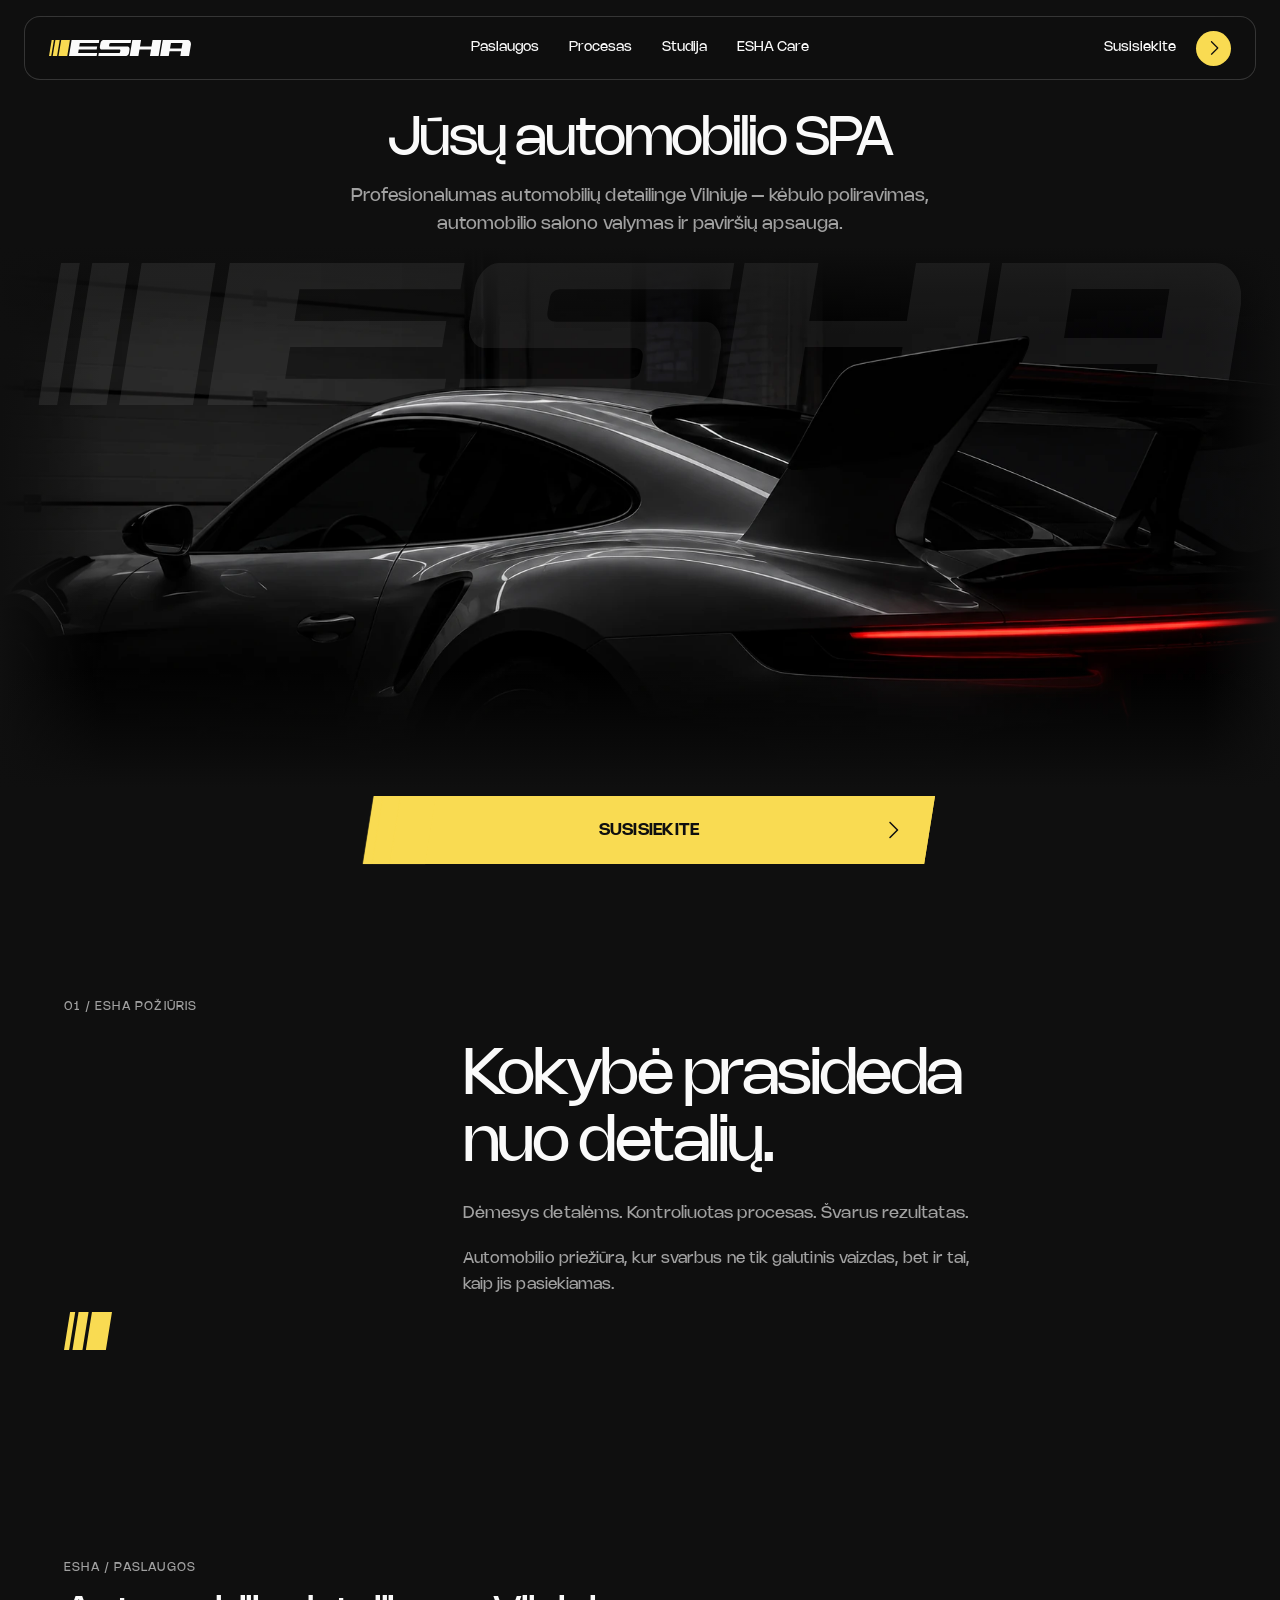
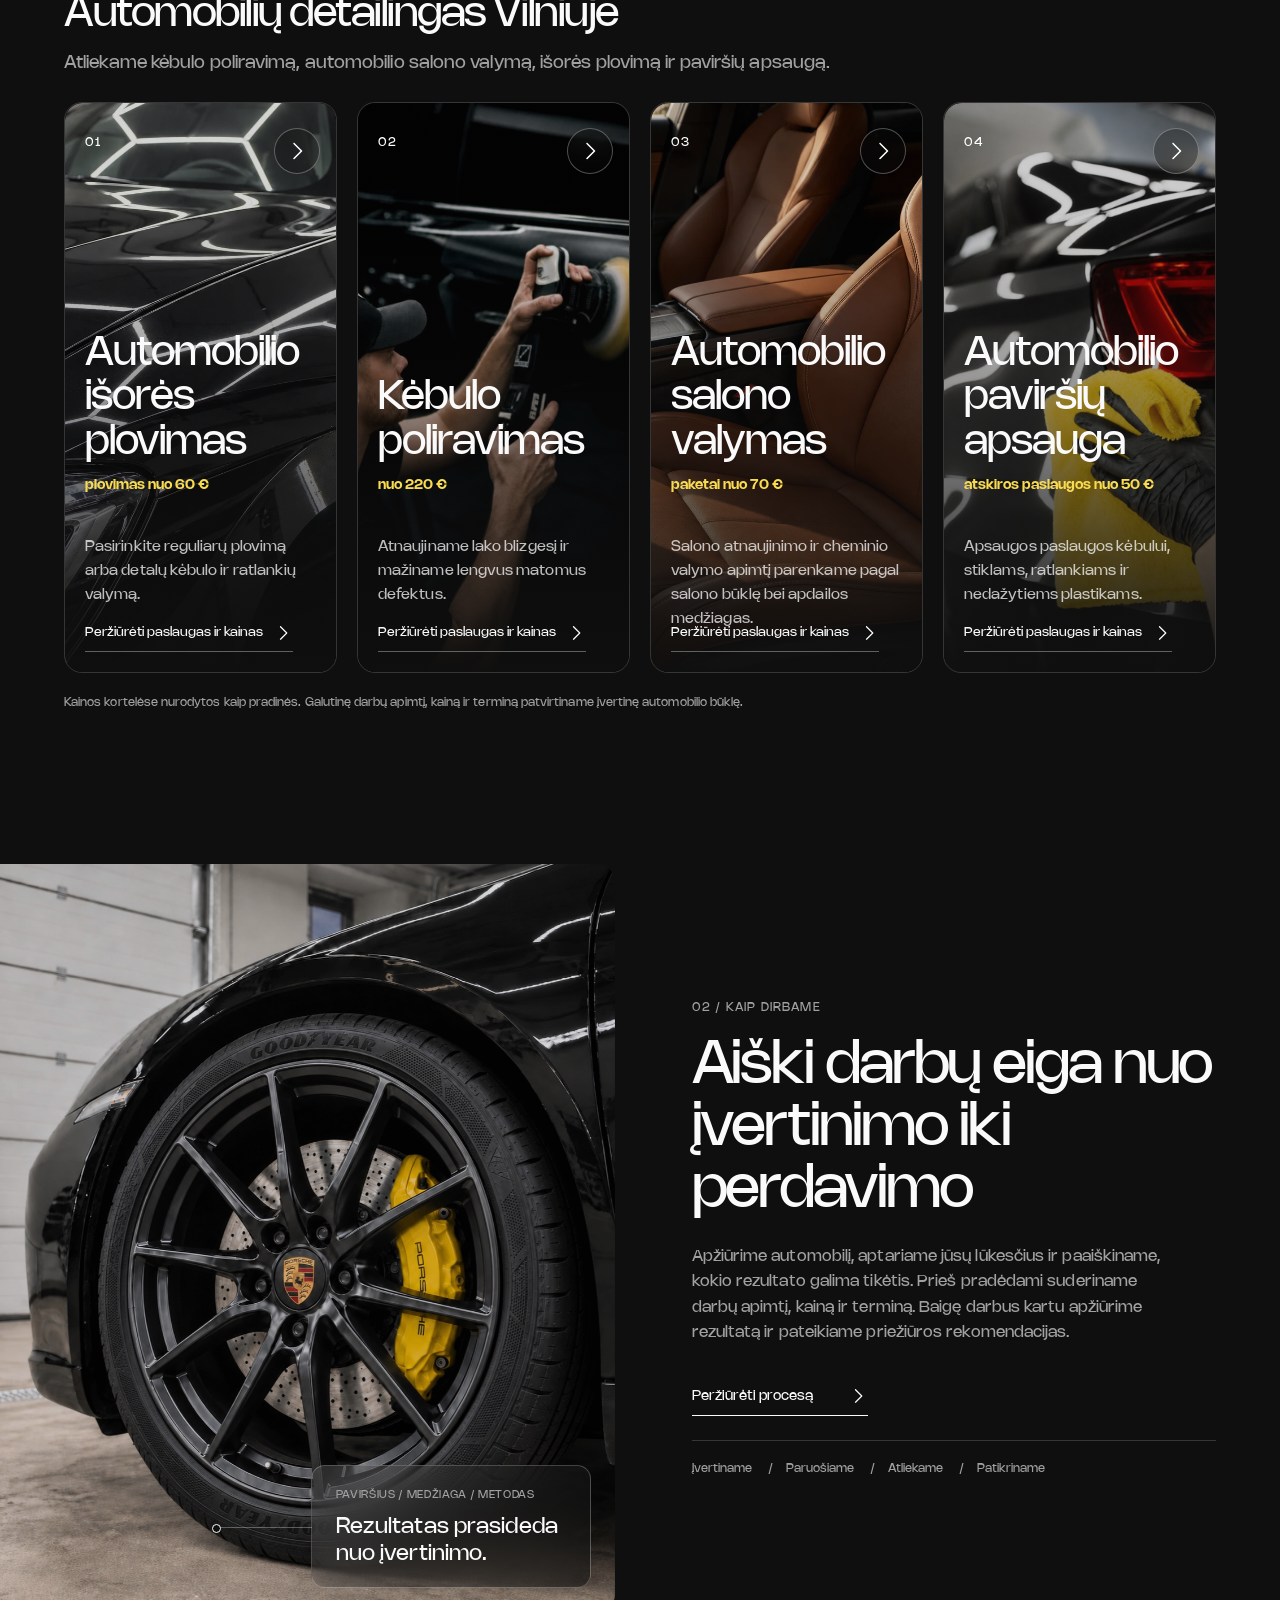
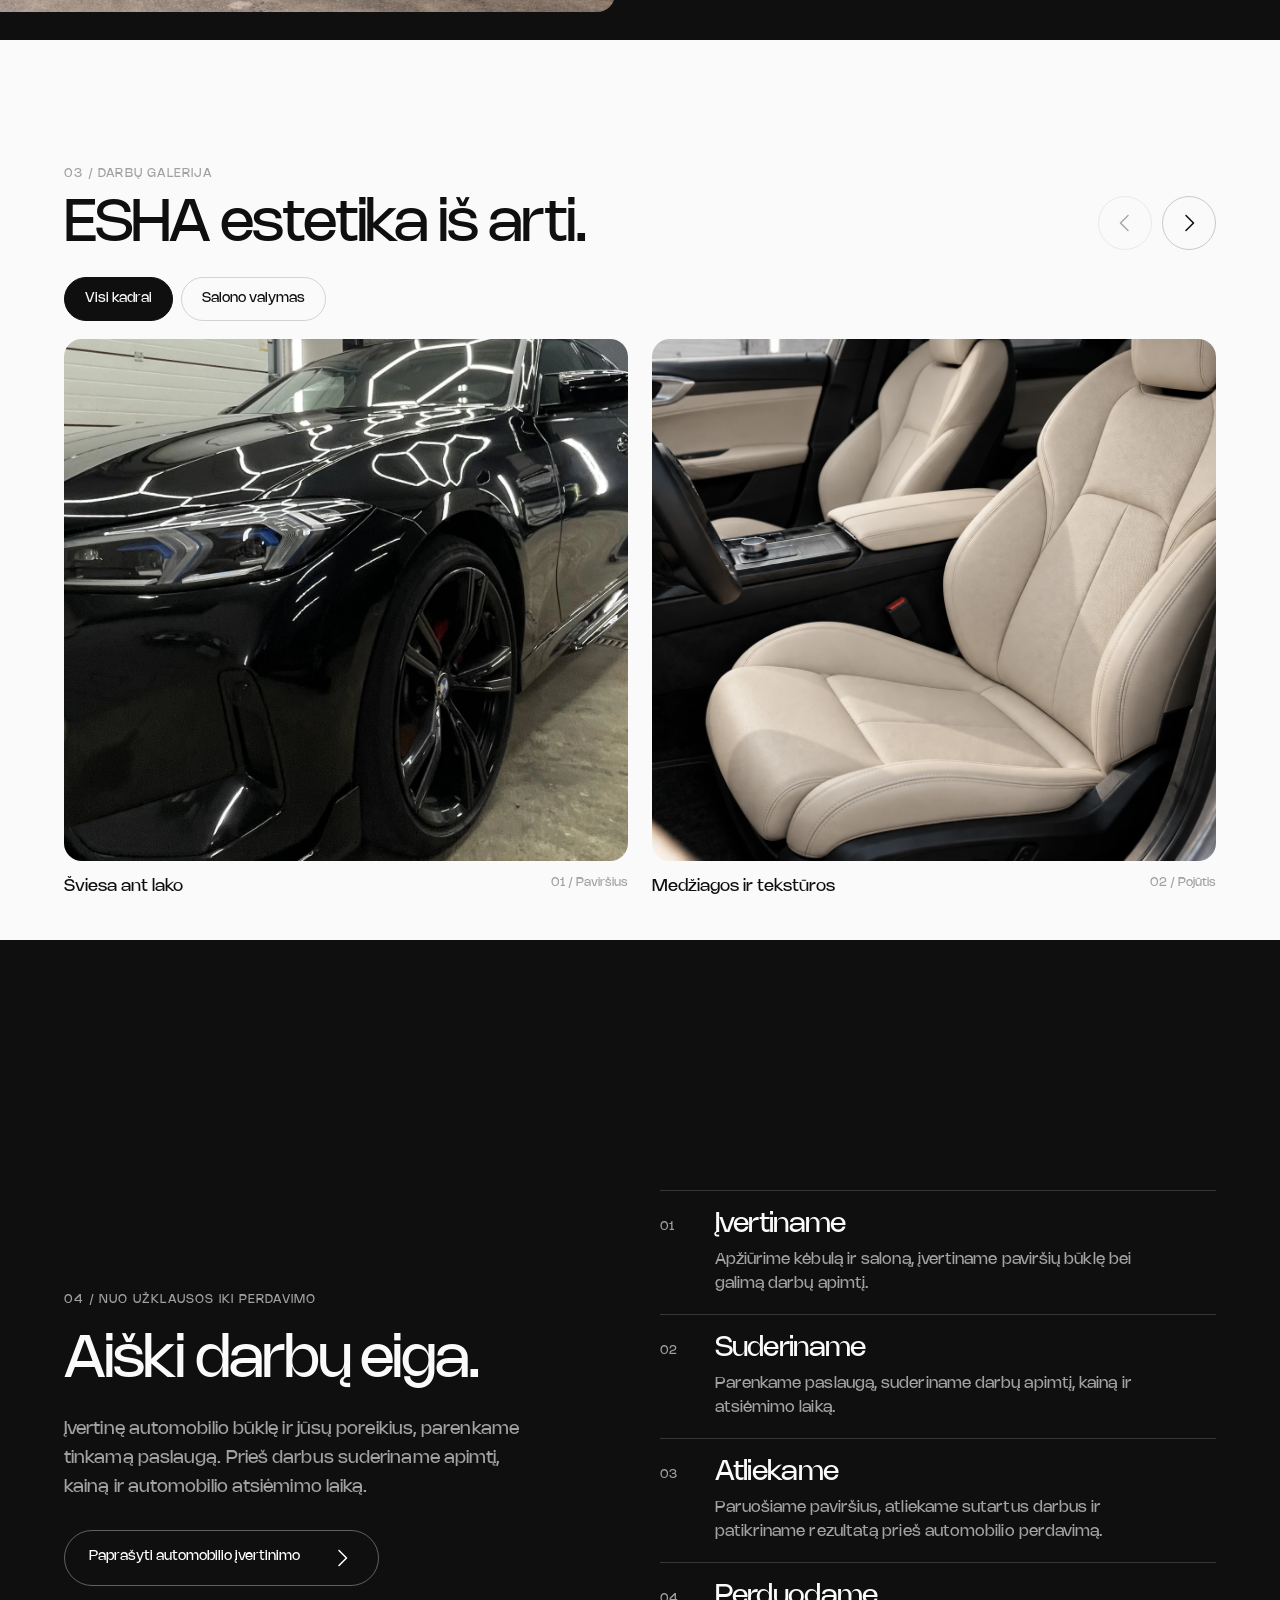
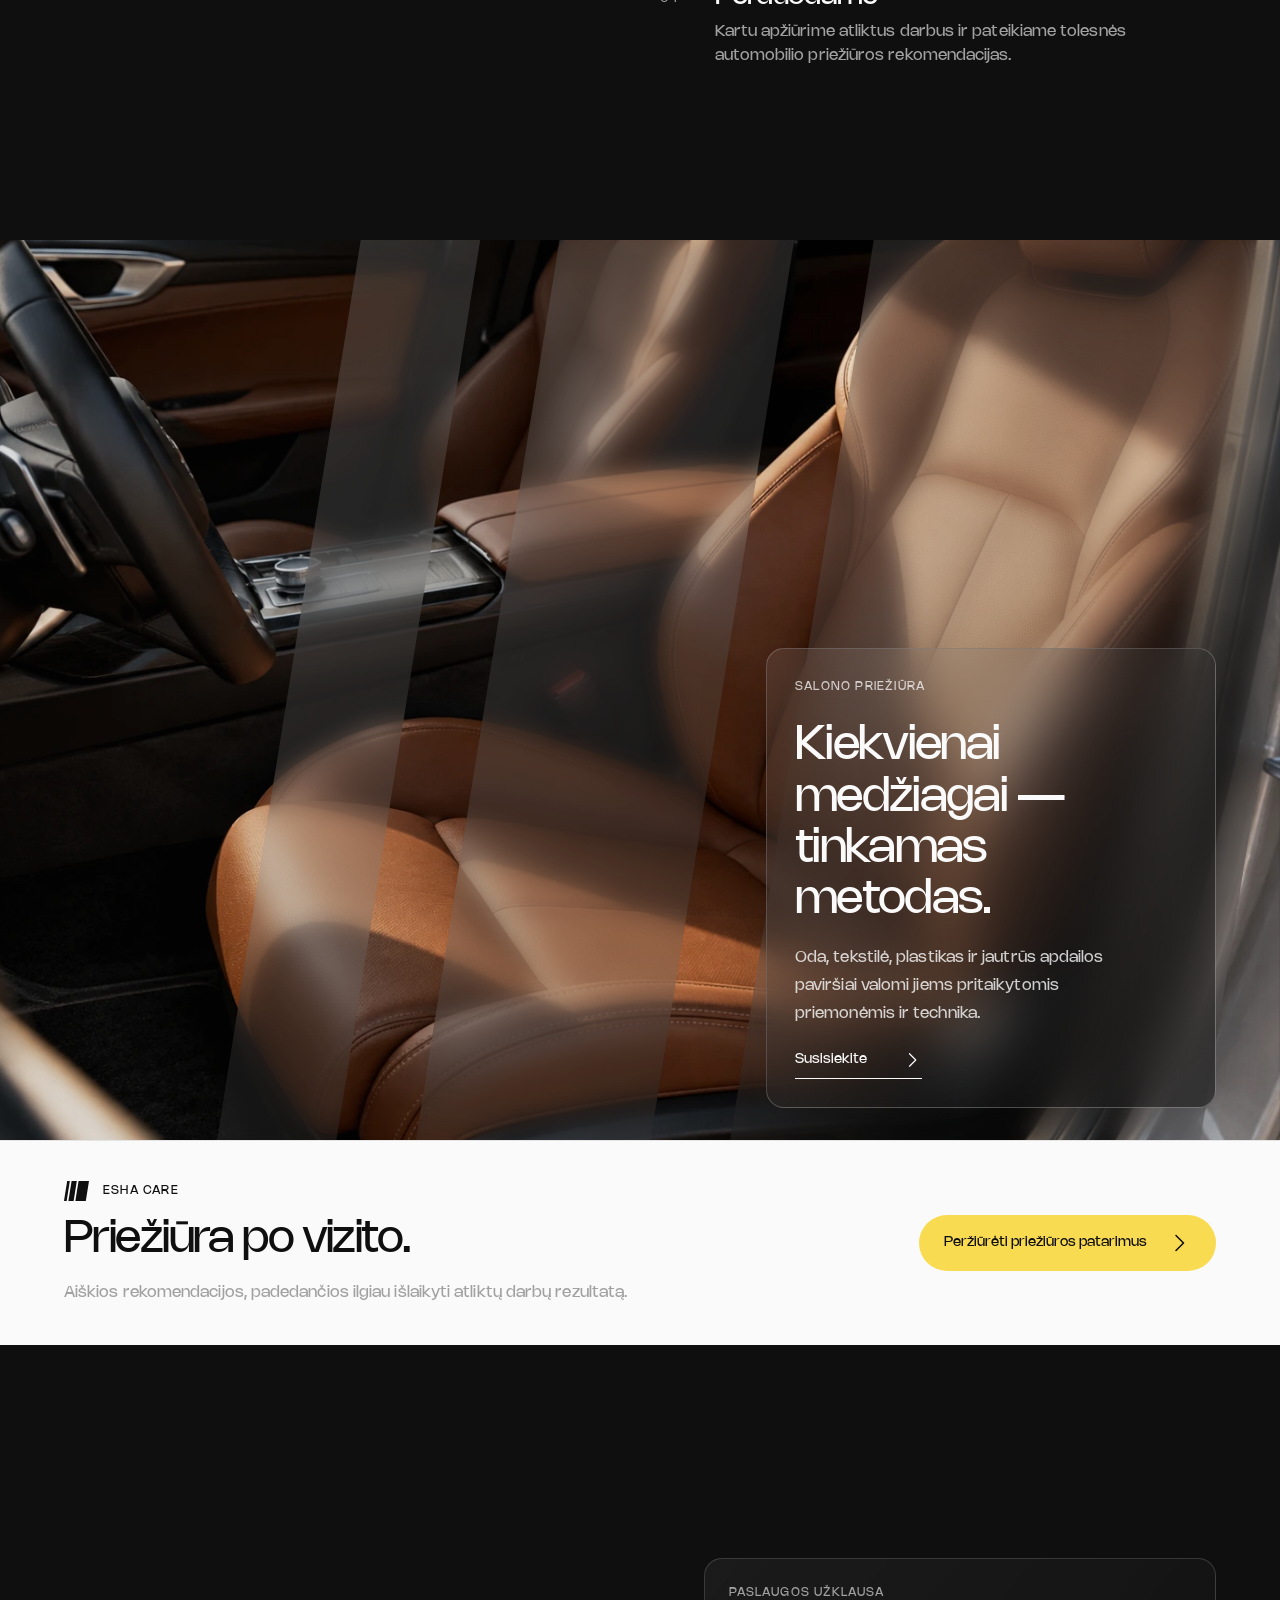
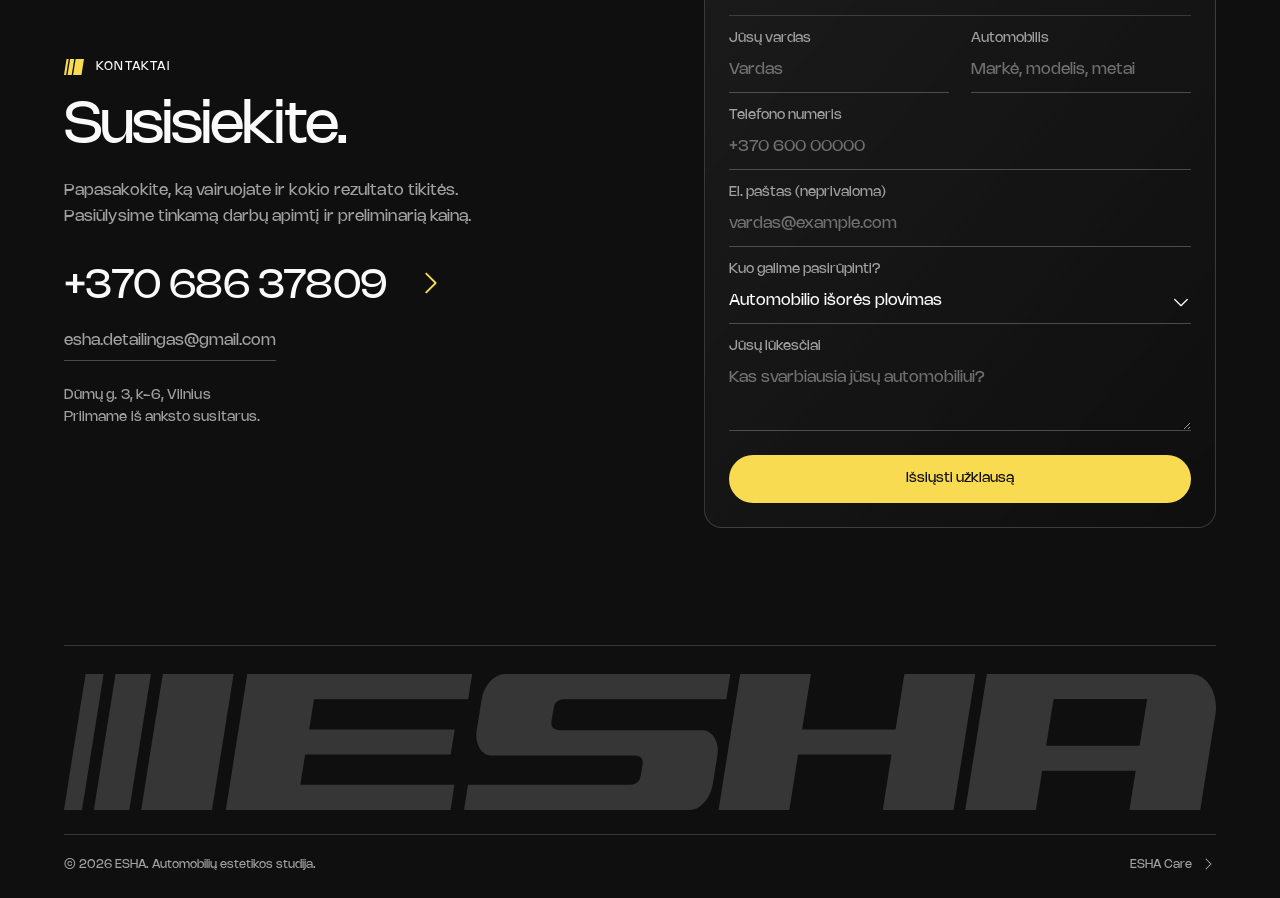
==== commit 4b3fbf62: "Restore frosted ESHA mark on hero photo" ====
--- a/index.html
+++ b/index.html
@@ -13,7 +13,7 @@
   <link rel="stylesheet" href="brand.css?v=20261020-frosted-stripes">
   <link rel="stylesheet" href="viewport.css">
   <link rel="stylesheet" href="icons.css">
-  <link rel="stylesheet" href="hero.css?v=046657d2e7f2">
+  <link rel="stylesheet" href="hero.css?v=20261109-frosted-mark">
   <link rel="stylesheet" href="gallery.css?v=a3451aaa7574">
   <link rel="stylesheet" href="updates.css?v=20261108-contact-link-hover">
 </head>
@@ -30,7 +30,8 @@
     <div class="hero-headline"><h1 id="hero-title">Jūsų automobilio SPA</h1><p class="hero-intro">Profesionalumas automobilių detailinge Vilniuje – kėbulo poliravimas, automobilio salono valymas ir paviršių apsauga.</p></div>
     <figure class="hero-studio-frame">
       <img class="hero-studio-photo" src="assets/esha-porsche-dark-hero.webp" alt="Porsche stogo, galinio sparno ir žibinto kontūrai pritemdytoje ESHA studijoje" width="1774" height="887" fetchpriority="high">
-      <img class="hero-wordmark" src="assets/esha-logo.svg" alt="" aria-hidden="true" width="981" height="115">
+      <div class="hero-wordmark-depth" aria-hidden="true"><img class="hero-wordmark" src="assets/esha-logo.svg" alt="" width="981" height="115"></div>
+      <div class="hero-wordmark-foreground" aria-hidden="true"><img class="hero-wordmark" src="assets/esha-logo.svg" alt="" width="981" height="115"></div>
     </figure>
     <div class="hero-action">
       <a class="esha-cta" href="#kontaktai" aria-label="Susisiekite">
@@ -92,8 +93,8 @@
     </div>
   </section>
   <section class="process section" id="procesas">
-    <div class="process-title reveal"><p class="eyebrow">04 / NUO UŽKLAUSOS IKI PERDAVIMO</p><h2>Aiški darbų eiga.</h2><p class="process-intro">Prieš pradėdami suderiname darbų apimtį, kainą ir automobilio atsiėmimo laiką.</p><a class="button button-outline" href="#kontaktai">Susisiekite <span aria-hidden="true"><svg class="brand-icon" width="24" height="24" viewBox="0 0 24 24" aria-hidden="true" focusable="false"><use href="assets/esha-icons.svg#chevron-right"></use></svg></span></a></div>
-    <div class="process-steps"><div class="process-step reveal"><span>01</span><div><h3>Įvertiname</h3><p>Apžiūrime automobilį, paviršių būklę ir realias darbų galimybes.</p></div></div><div class="process-step reveal"><span>02</span><div><h3>Suderiname</h3><p>Patvirtiname darbų apimtį, kainą ir atsiėmimo laiką.</p></div></div><div class="process-step reveal"><span>03</span><div><h3>Atliekame</h3><p>Paruošiame paviršius, atliekame sutartus darbus ir patikriname rezultatą.</p></div></div><div class="process-step reveal"><span>04</span><div><h3>Perduodame</h3><p>Kartu apžiūrime automobilį ir pateikiame tolesnės priežiūros rekomendacijas.</p></div></div></div>
+    <div class="process-title reveal"><p class="eyebrow">04 / NUO UŽKLAUSOS IKI PERDAVIMO</p><h2>Aiški darbų eiga.</h2><p class="process-intro">Įvertinę automobilio būklę ir jūsų poreikius, parenkame tinkamą paslaugą. Prieš darbus suderiname apimtį, kainą ir automobilio atsiėmimo laiką.</p><a class="button button-outline" href="#kontaktai">Paprašyti automobilio įvertinimo <span aria-hidden="true"><svg class="brand-icon" width="24" height="24" viewBox="0 0 24 24" aria-hidden="true" focusable="false"><use href="assets/esha-icons.svg#chevron-right"></use></svg></span></a></div>
+    <div class="process-steps"><div class="process-step reveal"><span>01</span><div><h3>Įvertiname</h3><p>Apžiūrime kėbulą ir saloną, įvertiname paviršių būklę bei galimą darbų apimtį.</p></div></div><div class="process-step reveal"><span>02</span><div><h3>Suderiname</h3><p>Parenkame paslaugą, suderiname darbų apimtį, kainą ir atsiėmimo laiką.</p></div></div><div class="process-step reveal"><span>03</span><div><h3>Atliekame</h3><p>Paruošiame paviršius, atliekame sutartus darbus ir patikriname rezultatą prieš automobilio perdavimą.</p></div></div><div class="process-step reveal"><span>04</span><div><h3>Perduodame</h3><p>Kartu apžiūrime atliktus darbus ir pateikiame tolesnės automobilio priežiūros rekomendacijas.</p></div></div></div>
   </section>
   <section class="interior-banner" aria-label="Automobilio salono valymas"><img src="assets/cognac-interior.webp" width="1448" height="1086" loading="lazy" alt="Šviesa krinta ant tvarkingo odinio automobilio salono" data-parallax="35"><div class="brand-glass" aria-hidden="true"></div><div class="banner-copy reveal glass"><p class="eyebrow">SALONO PRIEŽIŪRA</p><h2>Kiekvienai medžiagai — tinkamas metodas.</h2><p>Oda, tekstilė, plastikas ir jautrūs apdailos paviršiai valomi jiems pritaikytomis priemonėmis ir technika.</p><a class="text-link" href="#kontaktai" data-select="Automobilio salono valymas">Susisiekite <span aria-hidden="true"><svg class="brand-icon" width="24" height="24" viewBox="0 0 24 24" aria-hidden="true" focusable="false"><use href="assets/esha-icons.svg#chevron-right"></use></svg></span></a></div></section>
   <section class="care-strip"><div><p class="eyebrow care-signature"><img src="assets/esha-symbol-black.svg" width="144" height="115" alt="" aria-hidden="true">ESHA CARE</p><h2>Priežiūra po vizito.</h2><p>Aiškios rekomendacijos, padedančios ilgiau išlaikyti atliktų darbų rezultatą.</p></div><a class="button button-yellow" href="care.html">Peržiūrėti priežiūros patarimus <span aria-hidden="true"><svg class="brand-icon" width="24" height="24" viewBox="0 0 24 24" aria-hidden="true" focusable="false"><use href="assets/esha-icons.svg#chevron-right"></use></svg></span></a></section>
--- a/hero.css
+++ b/hero.css
@@ -17,7 +17,13 @@
 .hero-studio-frame { position: relative; isolation: isolate; width: 100%; height: 100%; min-height: 0; margin: 0; overflow: hidden; }
 .hero-studio-frame::after { content: ''; position: absolute; inset: 0; pointer-events: none; background: linear-gradient(180deg, var(--black), transparent 16%, transparent 78%, var(--black)), linear-gradient(90deg,var(--black),transparent 8%,transparent 94%,var(--black)); }
 .hero-studio-photo { display: block; width: 100%; max-width: 1800px; height: 100%; margin-inline: auto; object-fit: cover; object-position: 50% 53%; }
-.hero-refined .hero-wordmark { position: absolute; top: 4%; left: 50%; width: min(82%, 1000px); height: auto; transform: translateX(-50%); z-index: 1; opacity: .04; filter: invert(1); pointer-events: none; will-change: auto; }
+/* Rebuild the oversized frosted ESHA mark in two layers so it follows the
+   Porsche photo depth mask and stays legible across the vehicle contours. */
+.hero-wordmark-depth, .hero-wordmark-foreground { position: absolute; inset: 0; width: 100%; max-width: 1800px; margin-inline: auto; pointer-events: none; z-index: 1; }
+.hero-wordmark-depth { -webkit-mask: url('hero-porsche-depth-mask.svg') 50% 53% / cover no-repeat; mask: url('hero-porsche-depth-mask.svg') 50% 53% / cover no-repeat; }
+.hero-wordmark-foreground { z-index: 2; -webkit-mask-image: linear-gradient(90deg, #000 12%, #000 24%, transparent 43%, transparent 75%, rgba(0,0,0,.5) 90%); mask-image: linear-gradient(90deg, #000 12%, #000 24%, transparent 43%, transparent 75%, rgba(0,0,0,.5) 90%); }
+.hero-refined .hero-wordmark { position: absolute; top: 3%; left: 50%; width: min(94%, 1680px); height: auto; transform: translateX(-50%); z-index: auto; opacity: .16; filter: invert(1); pointer-events: none; will-change: auto; }
+.hero-refined .hero-wordmark-foreground .hero-wordmark { opacity: .035; }
 .hero-action { position: relative; z-index: 2; display: flex; align-items: center; justify-content: center; padding: 0 24px; }
 
 /* Original symbol paths: widths 15.32 / 30.09 / 60.27, height 115.33.
@@ -62,7 +68,8 @@
  .hero-refined .hero-headline h1 { font-size: clamp(38px, 10.5vw, 52px); }
  .hero-refined .hero-headline h1 small { font-size: 19px; }
  .hero-studio-photo { object-position: 64% 50%; }
- .hero-refined .hero-wordmark { top: 5%; width: 90%; opacity: .04; }
+ .hero-wordmark-depth { -webkit-mask-position: 64% 50%; mask-position: 64% 50%; }
+ .hero-refined .hero-wordmark { top: 17%; width: 94%; opacity: .2; }
  .esha-cta { --cta-height: 62px; width: min(410px, 100%); }
  .cta-content { padding: 0 42px; }
  .cta-label { font-size: 14px; max-width: 200px; line-height: 1.25; }
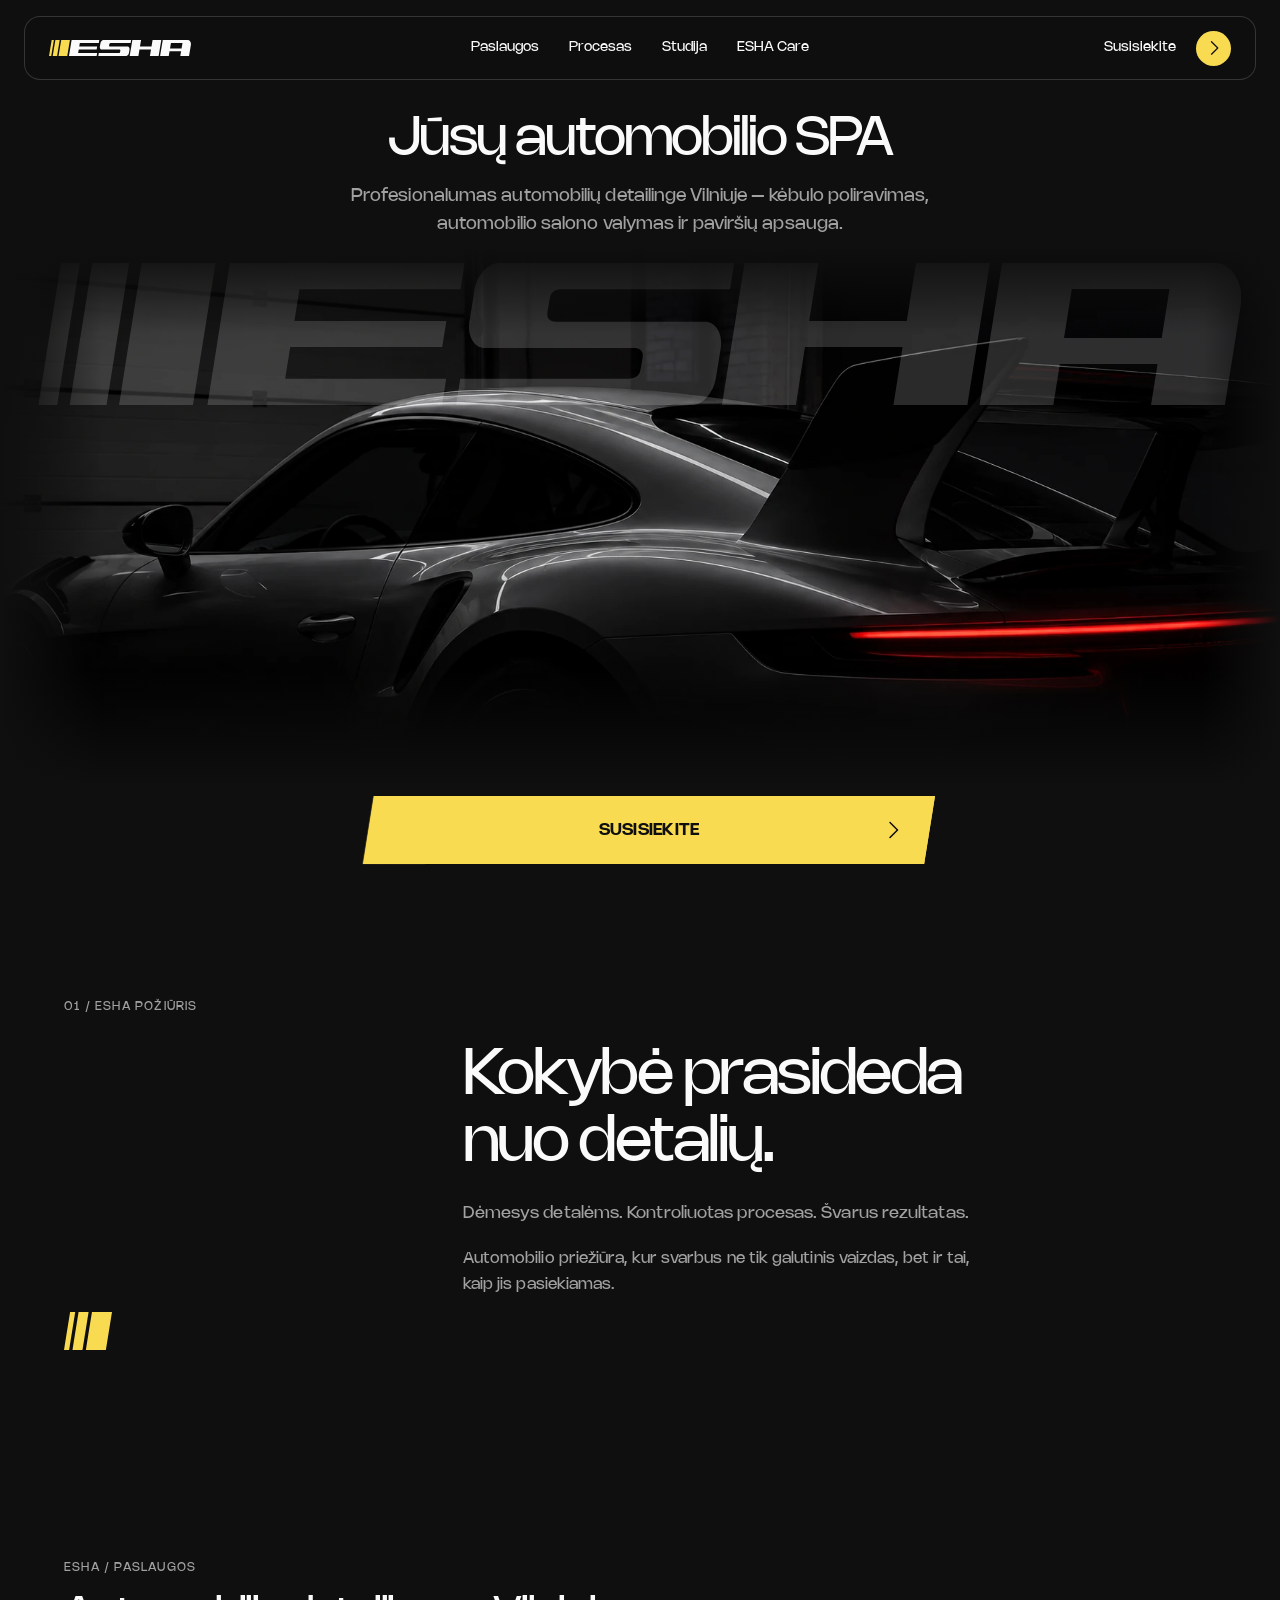
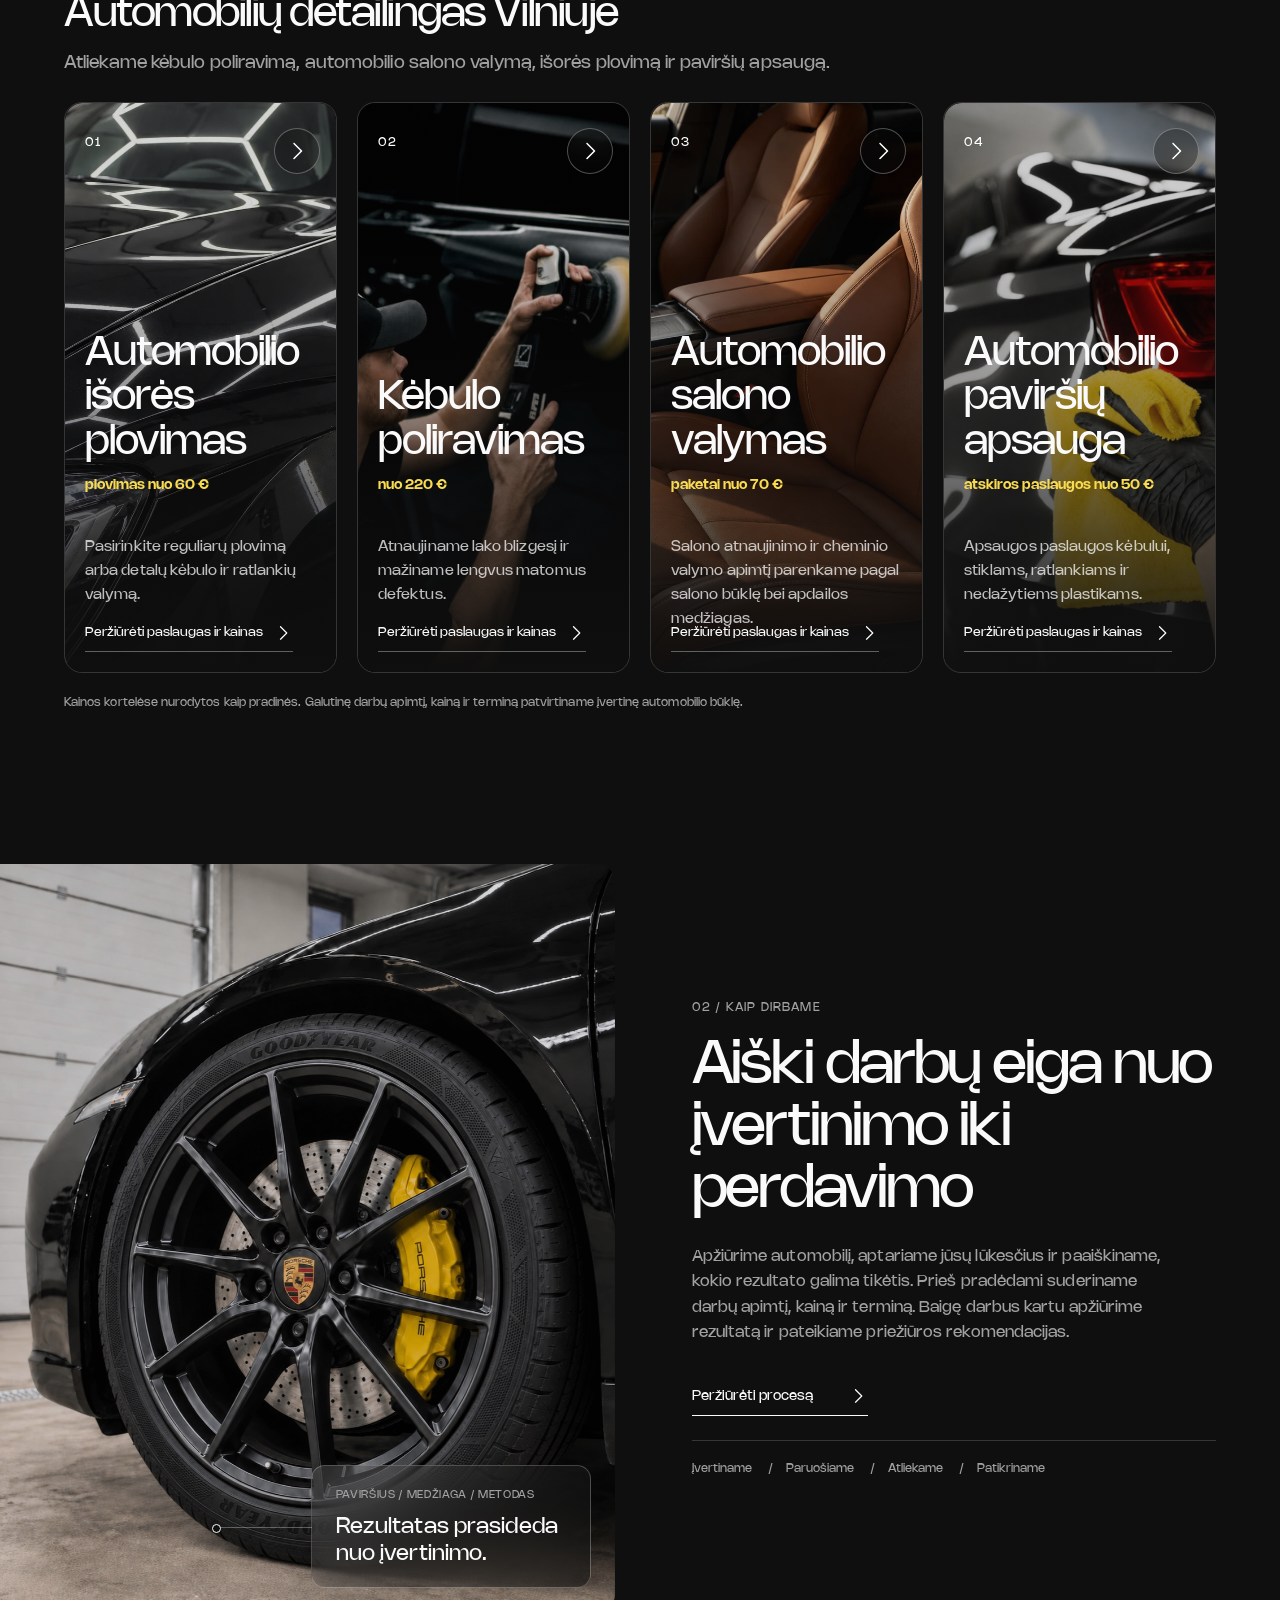
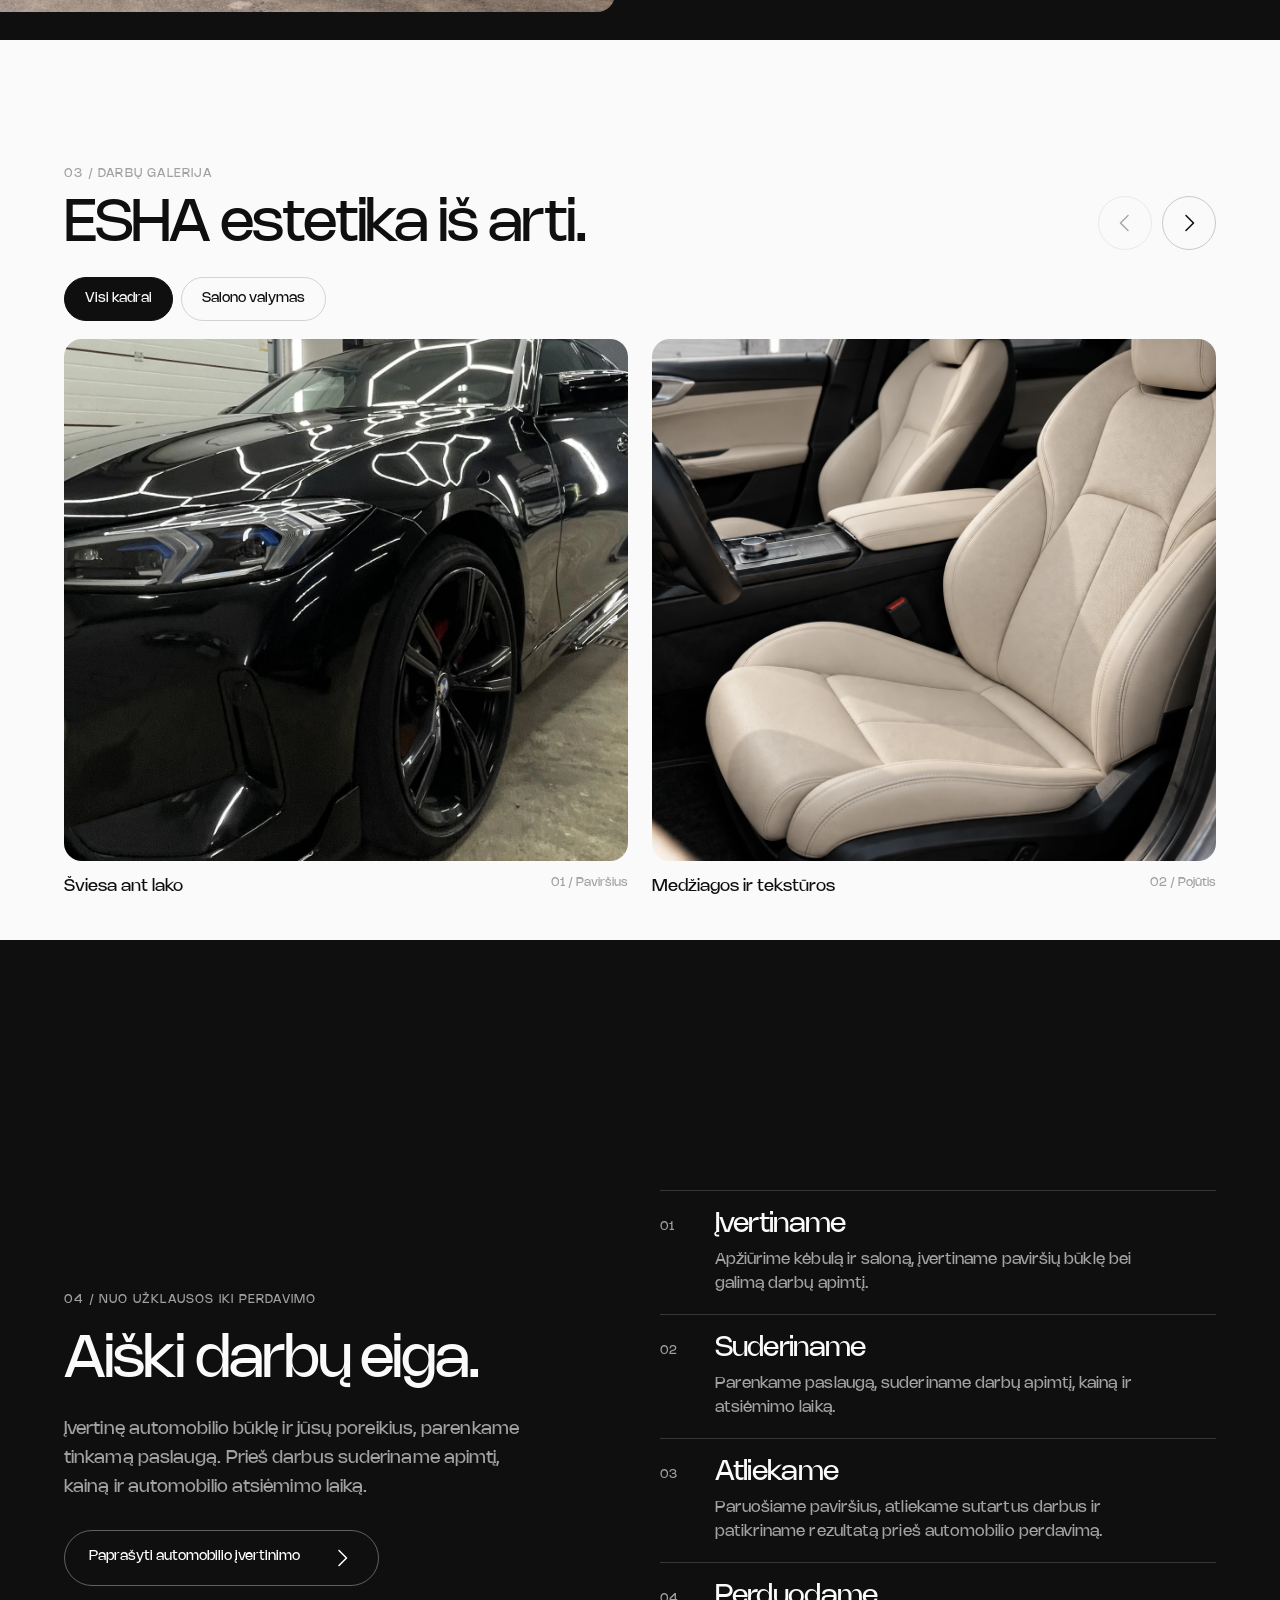
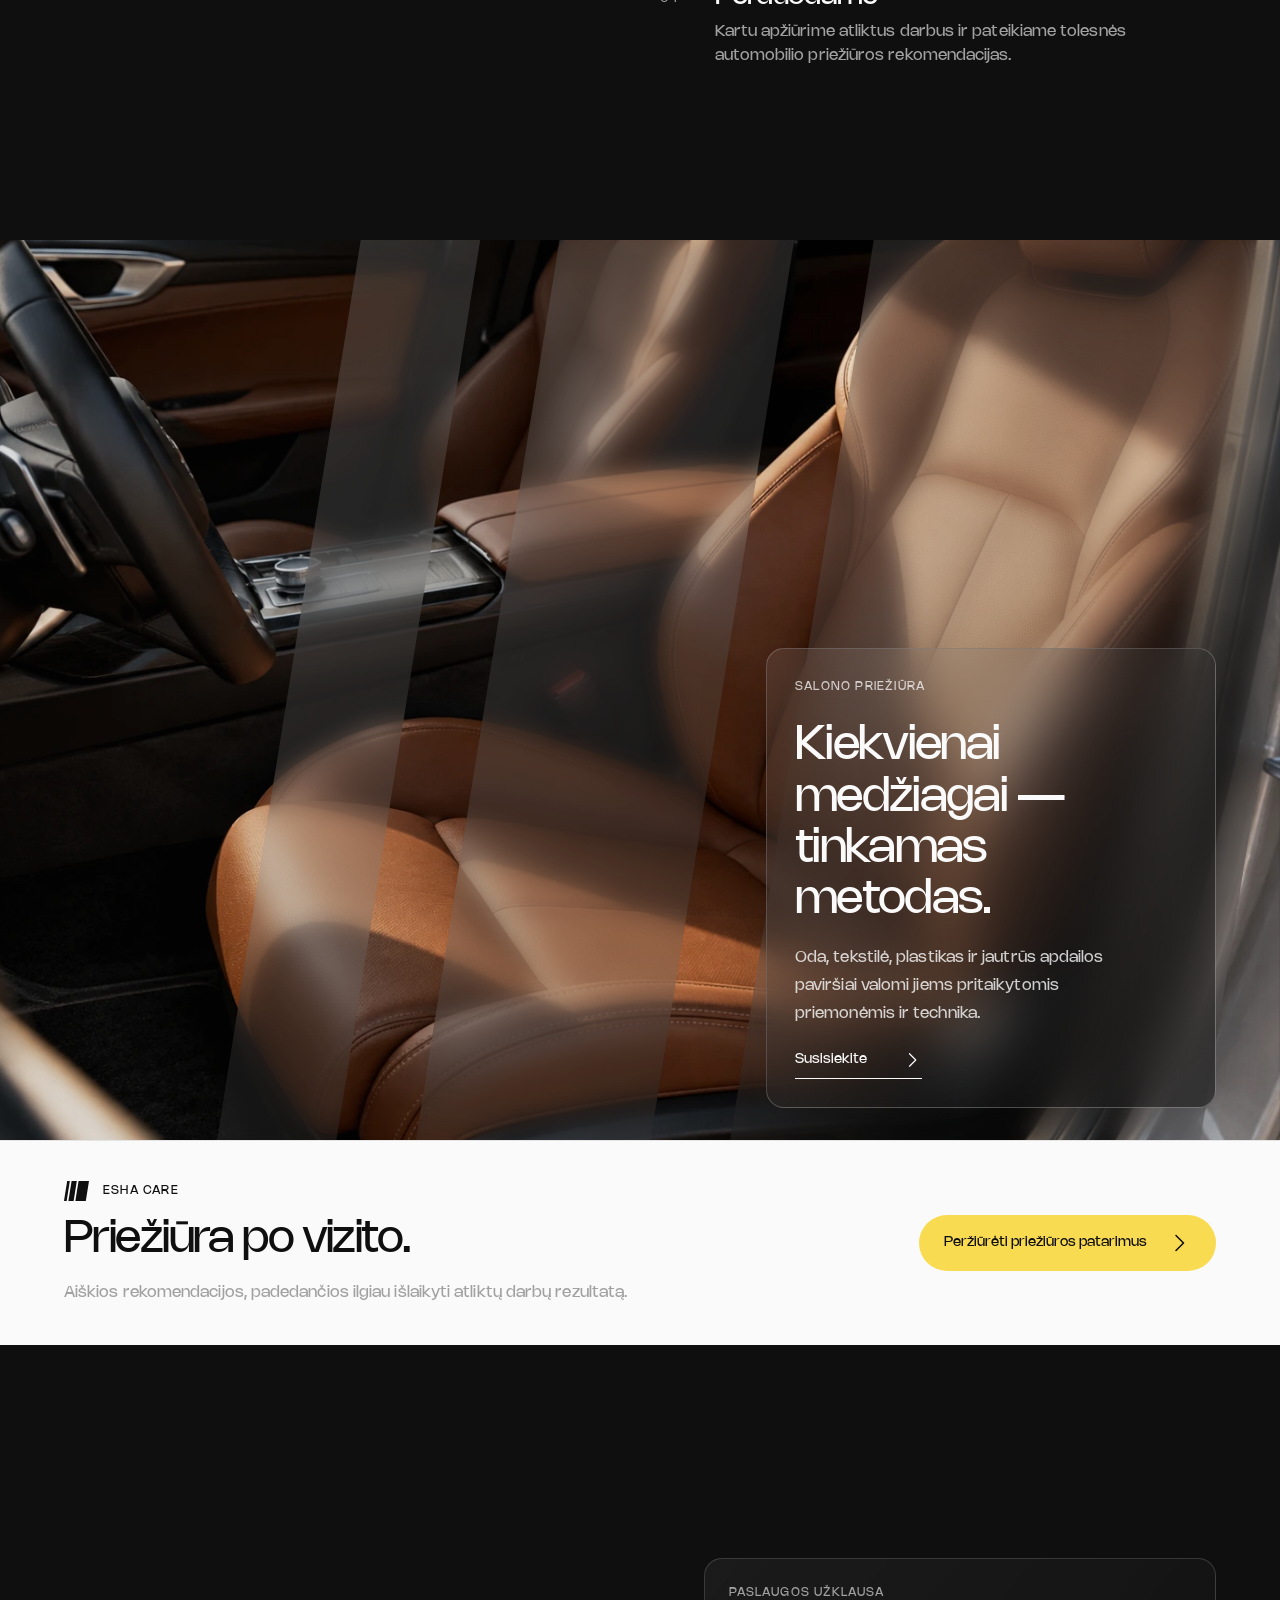
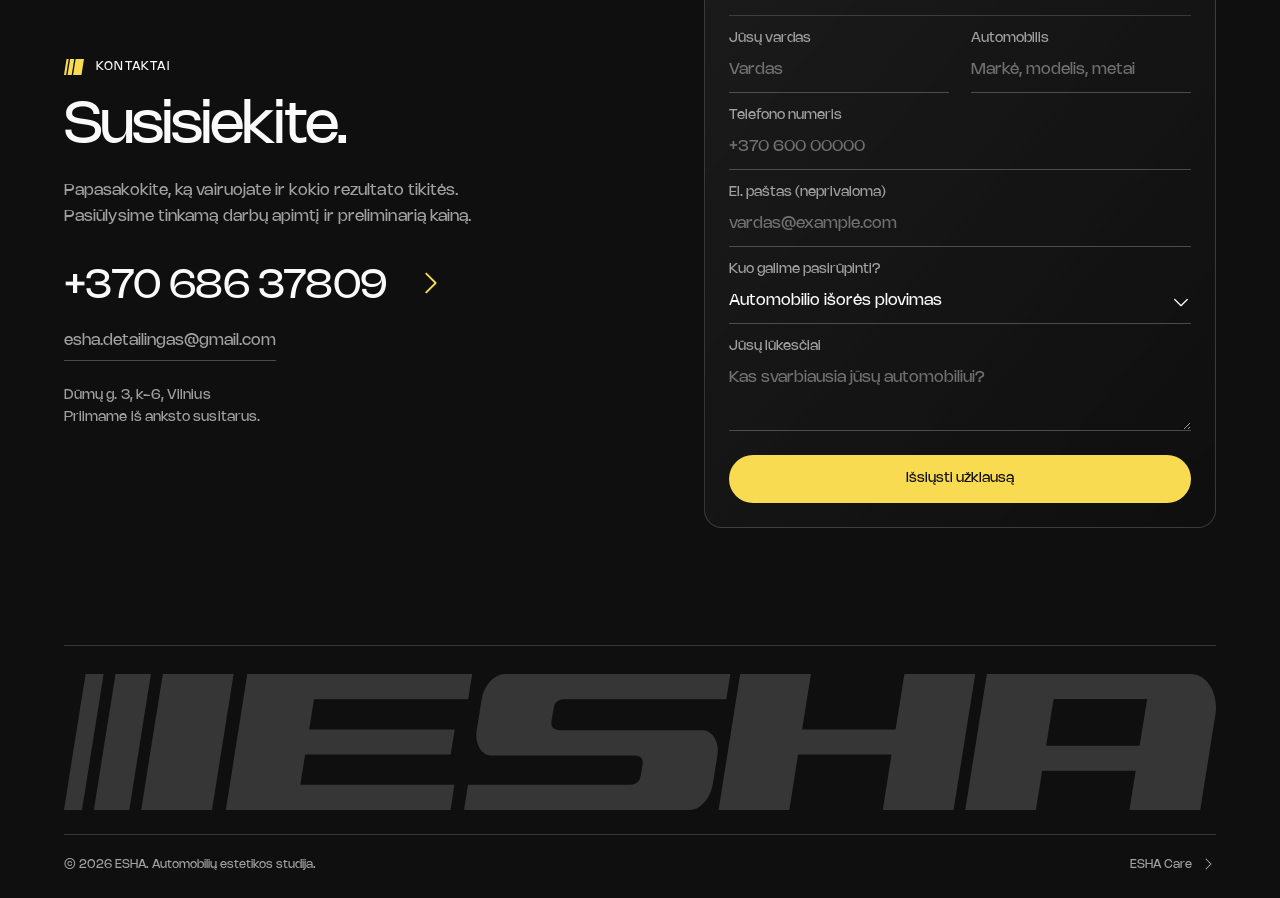
==== commit 86e1ad9c: "Restore frosted glass ESHA stripes on interior banner" ====
--- a/index.html
+++ b/index.html
@@ -10,10 +10,10 @@
   <link rel="preload" href="assets/Nohemi-Regular.woff2" as="font" type="font/woff2" crossorigin>
   <link rel="stylesheet" href="style.css">
   <link rel="stylesheet" href="edition.css">
-  <link rel="stylesheet" href="brand.css?v=20261020-frosted-stripes">
+  <link rel="stylesheet" href="brand.css?v=20261109-frosted-glass">
   <link rel="stylesheet" href="viewport.css">
   <link rel="stylesheet" href="icons.css">
-  <link rel="stylesheet" href="hero.css?v=20261109-frosted-mark">
+  <link rel="stylesheet" href="hero.css?v=046657d2e7f2">
   <link rel="stylesheet" href="gallery.css?v=a3451aaa7574">
   <link rel="stylesheet" href="updates.css?v=20261108-contact-link-hover">
 </head>
@@ -30,8 +30,7 @@
     <div class="hero-headline"><h1 id="hero-title">Jūsų automobilio SPA</h1><p class="hero-intro">Profesionalumas automobilių detailinge Vilniuje – kėbulo poliravimas, automobilio salono valymas ir paviršių apsauga.</p></div>
     <figure class="hero-studio-frame">
       <img class="hero-studio-photo" src="assets/esha-porsche-dark-hero.webp" alt="Porsche stogo, galinio sparno ir žibinto kontūrai pritemdytoje ESHA studijoje" width="1774" height="887" fetchpriority="high">
-      <div class="hero-wordmark-depth" aria-hidden="true"><img class="hero-wordmark" src="assets/esha-logo.svg" alt="" width="981" height="115"></div>
-      <div class="hero-wordmark-foreground" aria-hidden="true"><img class="hero-wordmark" src="assets/esha-logo.svg" alt="" width="981" height="115"></div>
+      <img class="hero-wordmark" src="assets/esha-logo.svg" alt="" aria-hidden="true" width="981" height="115">
     </figure>
     <div class="hero-action">
       <a class="esha-cta" href="#kontaktai" aria-label="Susisiekite">
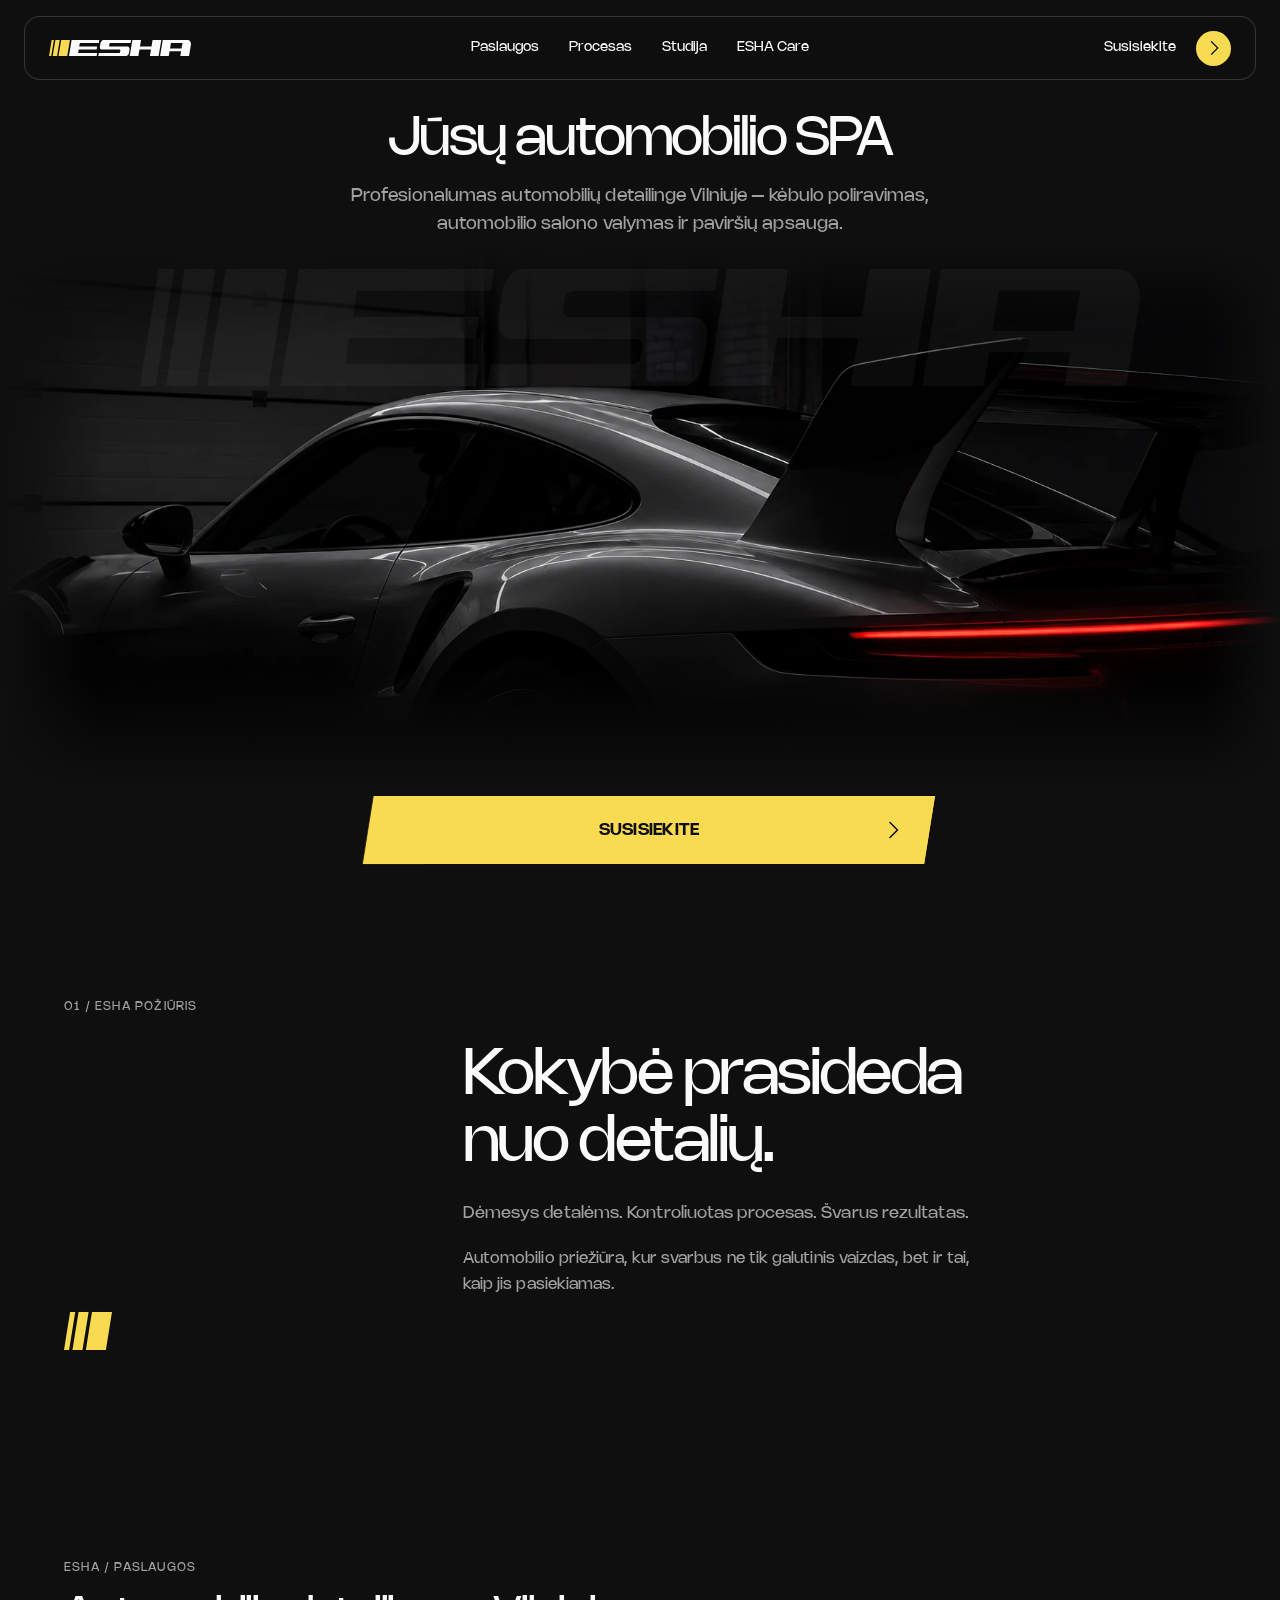
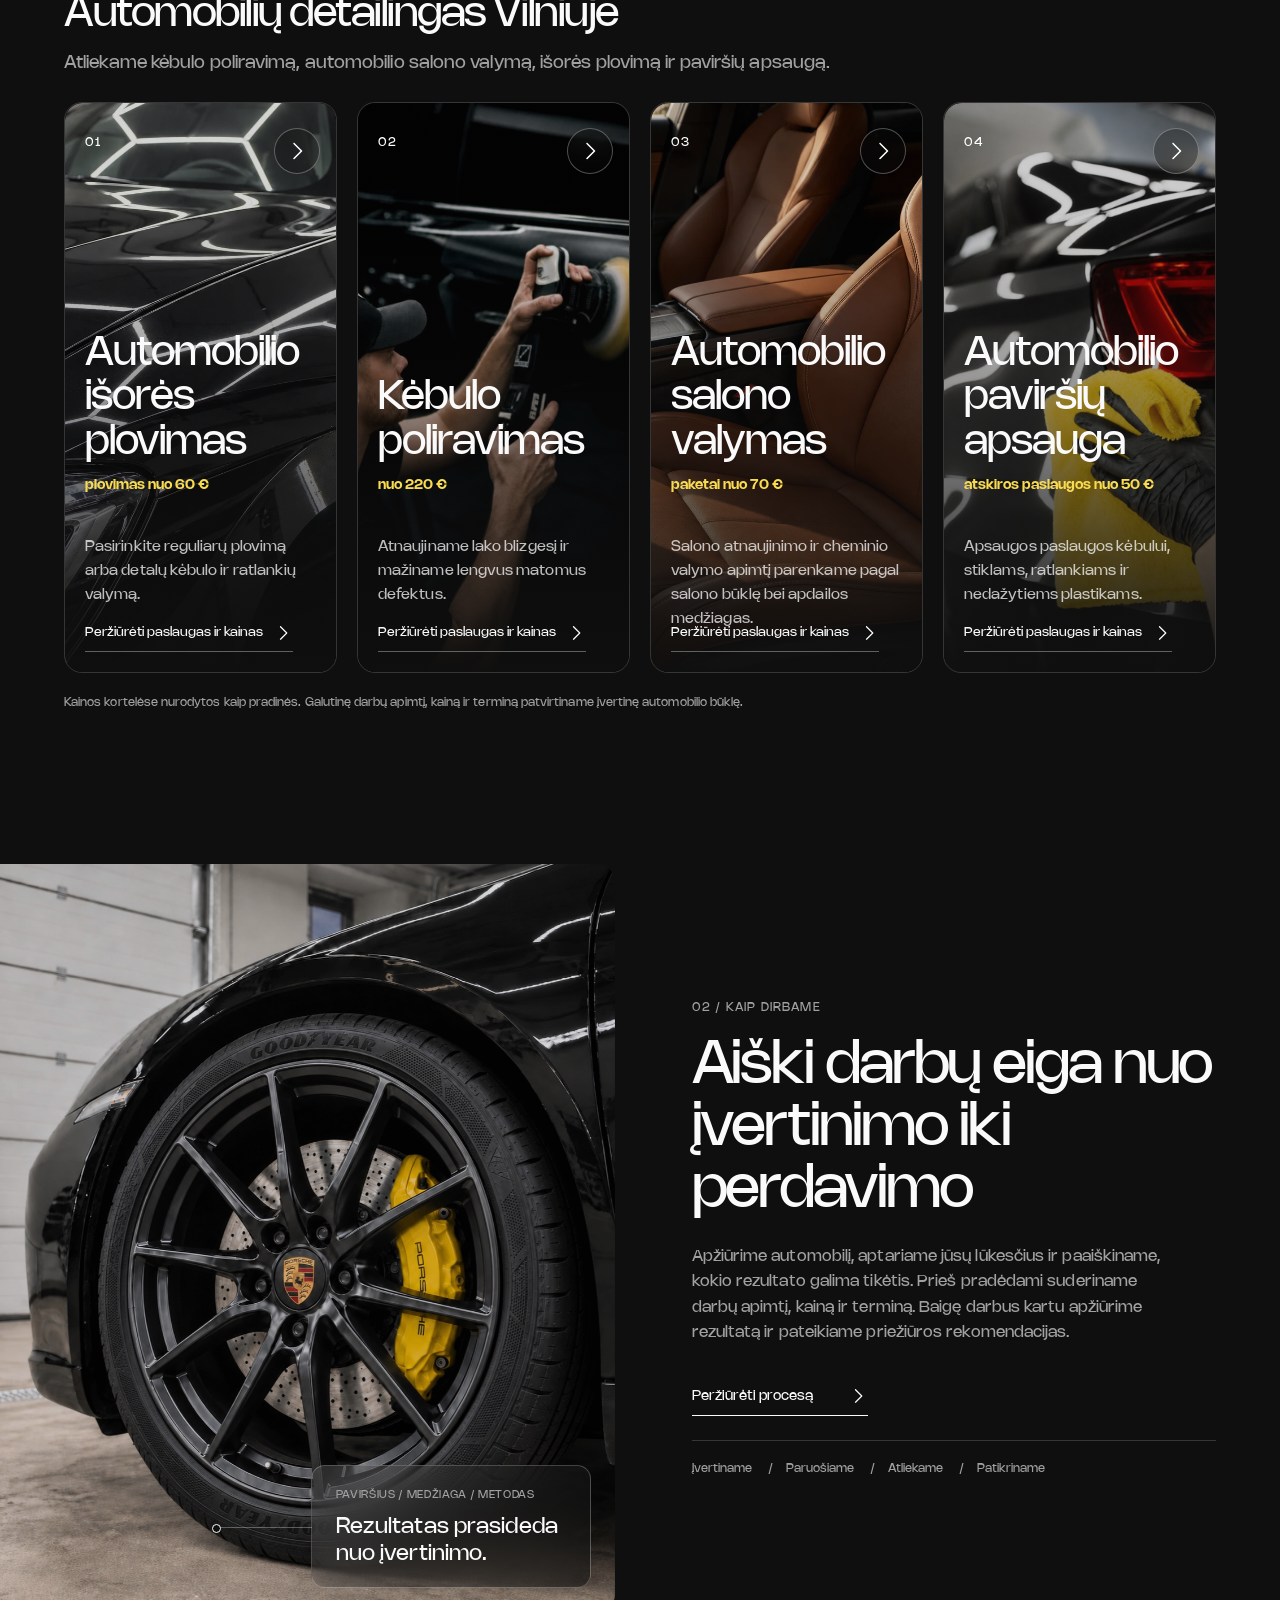
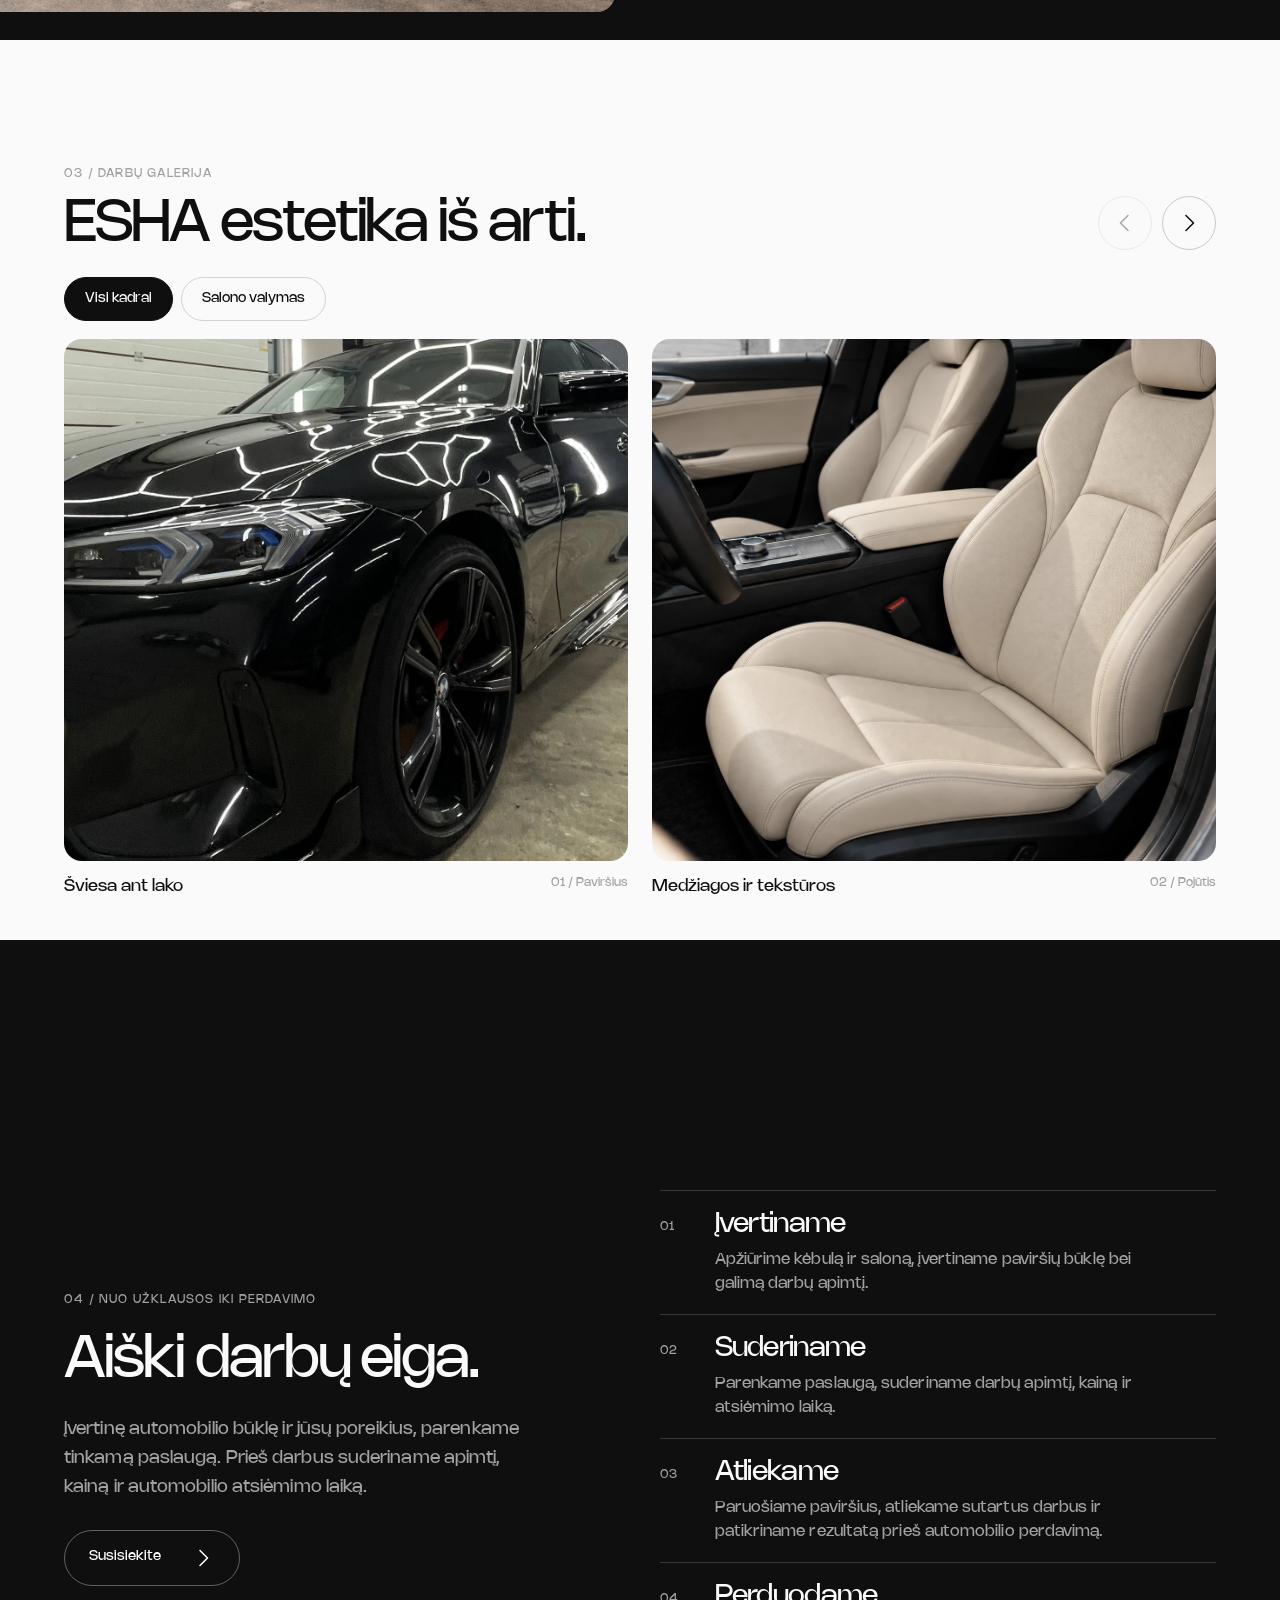
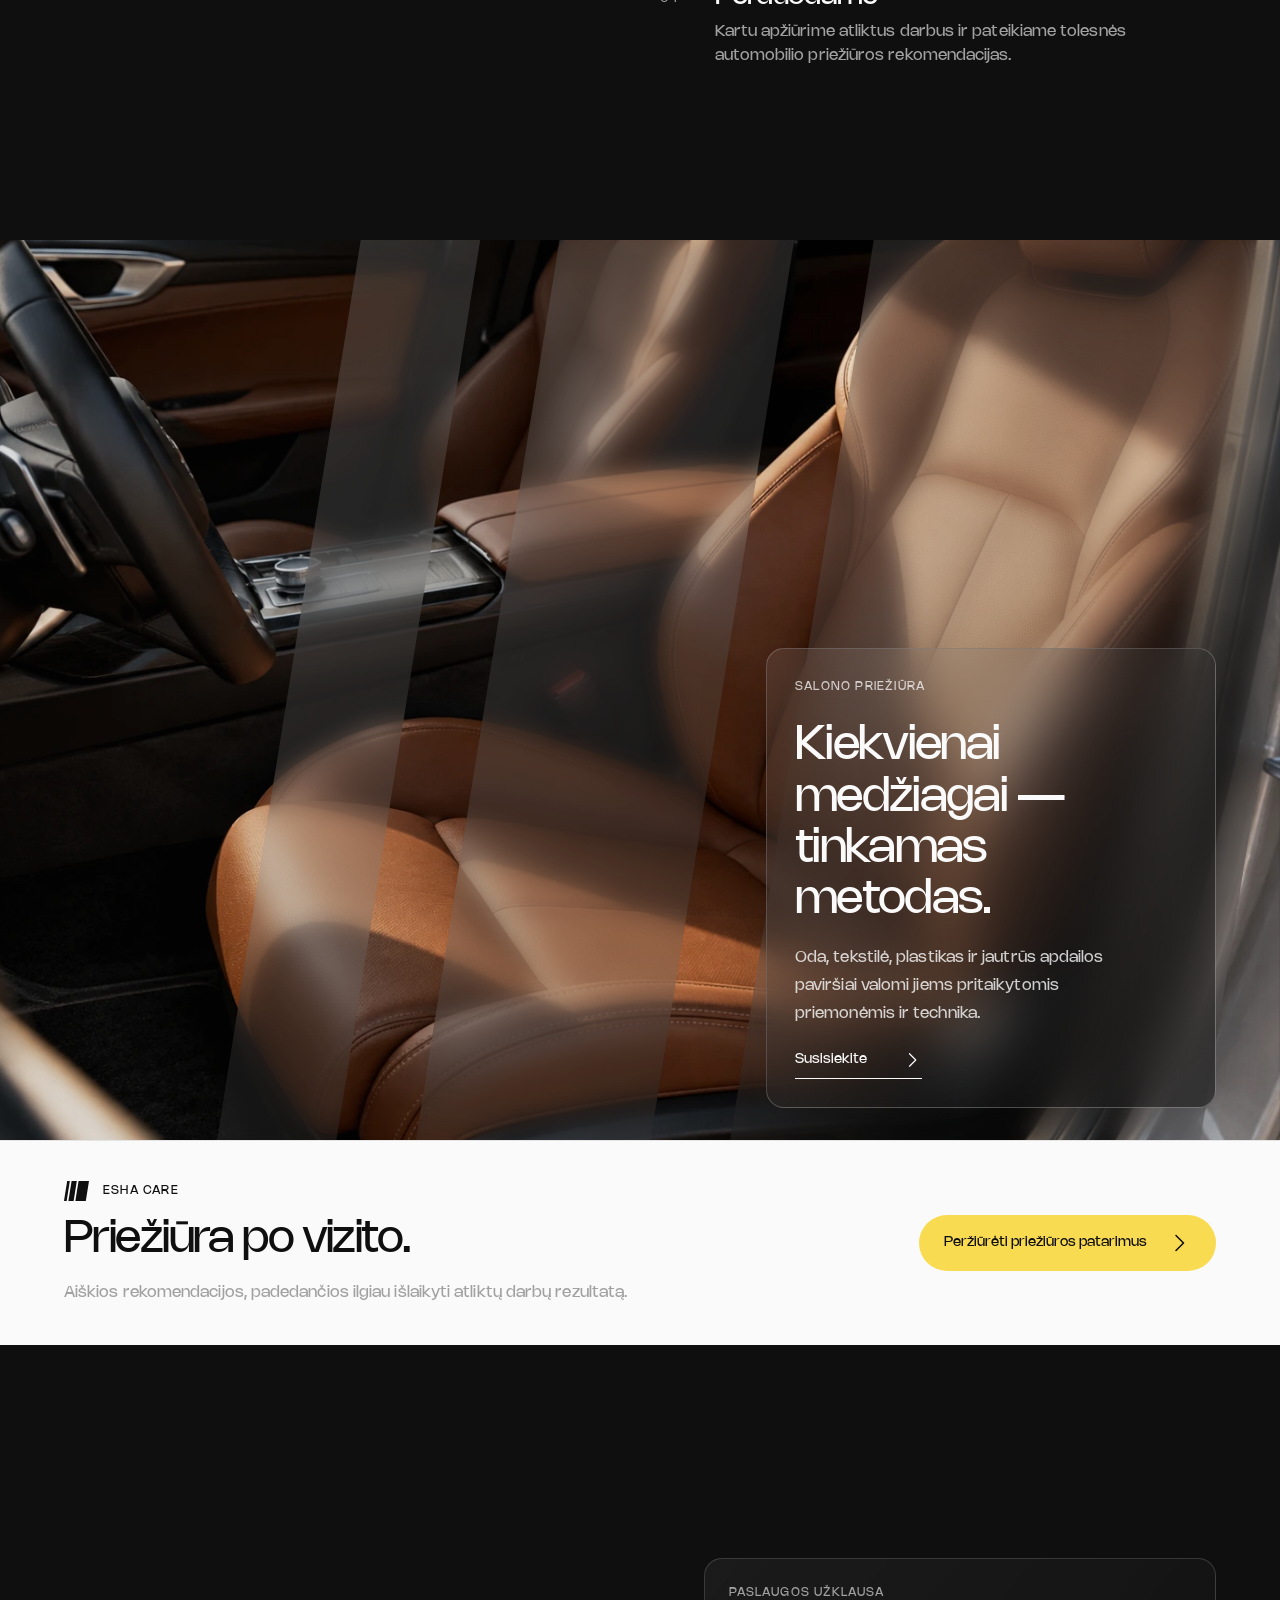
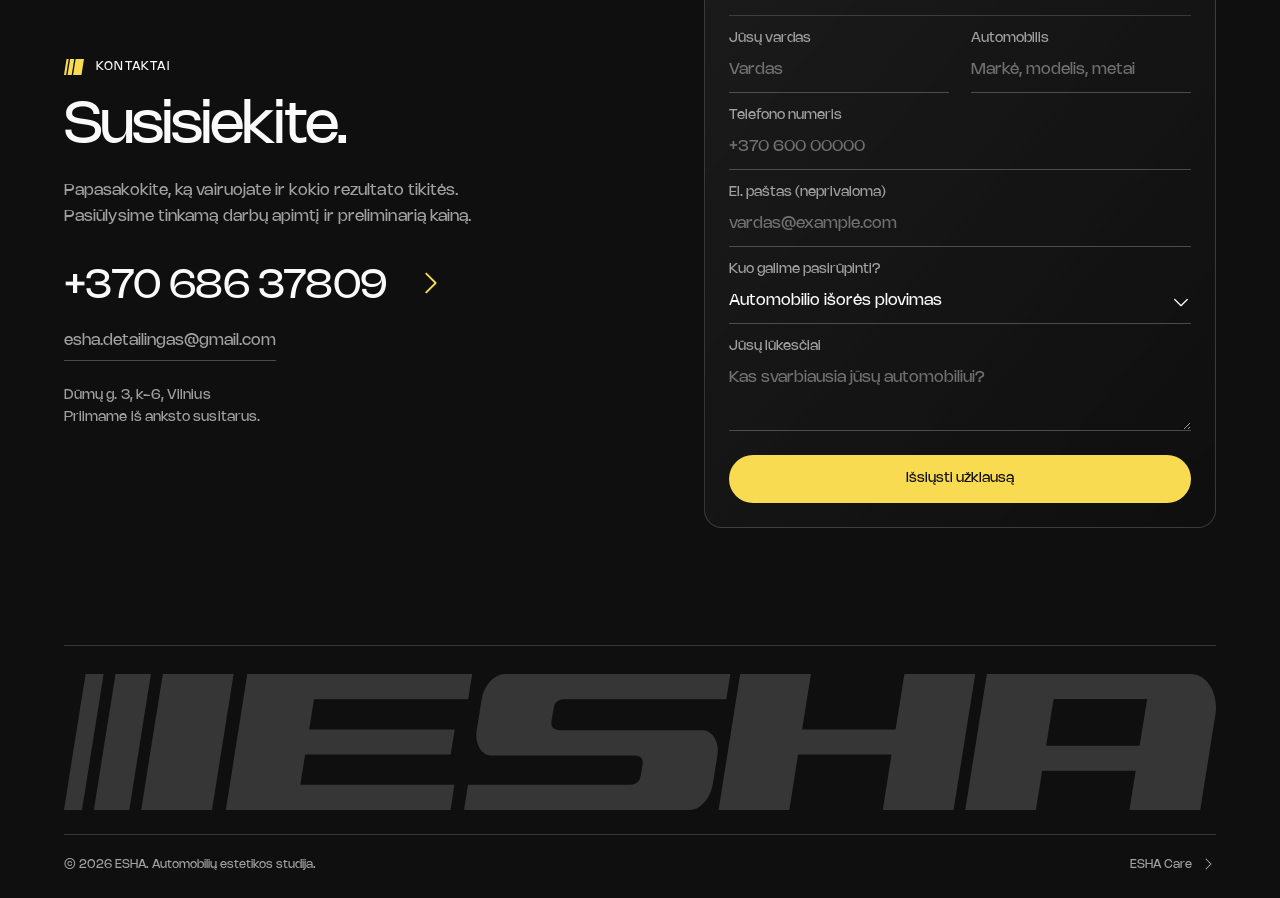
==== commit ea298a32: "Update process CTA and restore hero styling" ====
--- a/index.html
+++ b/index.html
@@ -13,7 +13,7 @@
   <link rel="stylesheet" href="brand.css?v=20261109-frosted-glass">
   <link rel="stylesheet" href="viewport.css">
   <link rel="stylesheet" href="icons.css">
-  <link rel="stylesheet" href="hero.css?v=046657d2e7f2">
+  <link rel="stylesheet" href="hero.css?v=20261109-hero-restore">
   <link rel="stylesheet" href="gallery.css?v=a3451aaa7574">
   <link rel="stylesheet" href="updates.css?v=20261108-contact-link-hover">
 </head>
@@ -92,7 +92,7 @@
     </div>
   </section>
   <section class="process section" id="procesas">
-    <div class="process-title reveal"><p class="eyebrow">04 / NUO UŽKLAUSOS IKI PERDAVIMO</p><h2>Aiški darbų eiga.</h2><p class="process-intro">Įvertinę automobilio būklę ir jūsų poreikius, parenkame tinkamą paslaugą. Prieš darbus suderiname apimtį, kainą ir automobilio atsiėmimo laiką.</p><a class="button button-outline" href="#kontaktai">Paprašyti automobilio įvertinimo <span aria-hidden="true"><svg class="brand-icon" width="24" height="24" viewBox="0 0 24 24" aria-hidden="true" focusable="false"><use href="assets/esha-icons.svg#chevron-right"></use></svg></span></a></div>
+    <div class="process-title reveal"><p class="eyebrow">04 / NUO UŽKLAUSOS IKI PERDAVIMO</p><h2>Aiški darbų eiga.</h2><p class="process-intro">Įvertinę automobilio būklę ir jūsų poreikius, parenkame tinkamą paslaugą. Prieš darbus suderiname apimtį, kainą ir automobilio atsiėmimo laiką.</p><a class="button button-outline" href="#kontaktai">Susisiekite <span aria-hidden="true"><svg class="brand-icon" width="24" height="24" viewBox="0 0 24 24" aria-hidden="true" focusable="false"><use href="assets/esha-icons.svg#chevron-right"></use></svg></span></a></div>
     <div class="process-steps"><div class="process-step reveal"><span>01</span><div><h3>Įvertiname</h3><p>Apžiūrime kėbulą ir saloną, įvertiname paviršių būklę bei galimą darbų apimtį.</p></div></div><div class="process-step reveal"><span>02</span><div><h3>Suderiname</h3><p>Parenkame paslaugą, suderiname darbų apimtį, kainą ir atsiėmimo laiką.</p></div></div><div class="process-step reveal"><span>03</span><div><h3>Atliekame</h3><p>Paruošiame paviršius, atliekame sutartus darbus ir patikriname rezultatą prieš automobilio perdavimą.</p></div></div><div class="process-step reveal"><span>04</span><div><h3>Perduodame</h3><p>Kartu apžiūrime atliktus darbus ir pateikiame tolesnės automobilio priežiūros rekomendacijas.</p></div></div></div>
   </section>
   <section class="interior-banner" aria-label="Automobilio salono valymas"><img src="assets/cognac-interior.webp" width="1448" height="1086" loading="lazy" alt="Šviesa krinta ant tvarkingo odinio automobilio salono" data-parallax="35"><div class="brand-glass" aria-hidden="true"></div><div class="banner-copy reveal glass"><p class="eyebrow">SALONO PRIEŽIŪRA</p><h2>Kiekvienai medžiagai — tinkamas metodas.</h2><p>Oda, tekstilė, plastikas ir jautrūs apdailos paviršiai valomi jiems pritaikytomis priemonėmis ir technika.</p><a class="text-link" href="#kontaktai" data-select="Automobilio salono valymas">Susisiekite <span aria-hidden="true"><svg class="brand-icon" width="24" height="24" viewBox="0 0 24 24" aria-hidden="true" focusable="false"><use href="assets/esha-icons.svg#chevron-right"></use></svg></span></a></div></section>
--- a/hero.css
+++ b/hero.css
@@ -17,13 +17,7 @@
 .hero-studio-frame { position: relative; isolation: isolate; width: 100%; height: 100%; min-height: 0; margin: 0; overflow: hidden; }
 .hero-studio-frame::after { content: ''; position: absolute; inset: 0; pointer-events: none; background: linear-gradient(180deg, var(--black), transparent 16%, transparent 78%, var(--black)), linear-gradient(90deg,var(--black),transparent 8%,transparent 94%,var(--black)); }
 .hero-studio-photo { display: block; width: 100%; max-width: 1800px; height: 100%; margin-inline: auto; object-fit: cover; object-position: 50% 53%; }
-/* Rebuild the oversized frosted ESHA mark in two layers so it follows the
-   Porsche photo depth mask and stays legible across the vehicle contours. */
-.hero-wordmark-depth, .hero-wordmark-foreground { position: absolute; inset: 0; width: 100%; max-width: 1800px; margin-inline: auto; pointer-events: none; z-index: 1; }
-.hero-wordmark-depth { -webkit-mask: url('hero-porsche-depth-mask.svg') 50% 53% / cover no-repeat; mask: url('hero-porsche-depth-mask.svg') 50% 53% / cover no-repeat; }
-.hero-wordmark-foreground { z-index: 2; -webkit-mask-image: linear-gradient(90deg, #000 12%, #000 24%, transparent 43%, transparent 75%, rgba(0,0,0,.5) 90%); mask-image: linear-gradient(90deg, #000 12%, #000 24%, transparent 43%, transparent 75%, rgba(0,0,0,.5) 90%); }
-.hero-refined .hero-wordmark { position: absolute; top: 3%; left: 50%; width: min(94%, 1680px); height: auto; transform: translateX(-50%); z-index: auto; opacity: .16; filter: invert(1); pointer-events: none; will-change: auto; }
-.hero-refined .hero-wordmark-foreground .hero-wordmark { opacity: .035; }
+.hero-refined .hero-wordmark { position: absolute; top: 4%; left: 50%; width: min(82%, 1000px); height: auto; transform: translateX(-50%); z-index: 1; opacity: .04; filter: invert(1); pointer-events: none; will-change: auto; }
 .hero-action { position: relative; z-index: 2; display: flex; align-items: center; justify-content: center; padding: 0 24px; }
 
 /* Original symbol paths: widths 15.32 / 30.09 / 60.27, height 115.33.
@@ -68,8 +62,7 @@
  .hero-refined .hero-headline h1 { font-size: clamp(38px, 10.5vw, 52px); }
  .hero-refined .hero-headline h1 small { font-size: 19px; }
  .hero-studio-photo { object-position: 64% 50%; }
- .hero-wordmark-depth { -webkit-mask-position: 64% 50%; mask-position: 64% 50%; }
- .hero-refined .hero-wordmark { top: 17%; width: 94%; opacity: .2; }
+ .hero-refined .hero-wordmark { top: 5%; width: 90%; opacity: .04; }
  .esha-cta { --cta-height: 62px; width: min(410px, 100%); }
  .cta-content { padding: 0 42px; }
  .cta-label { font-size: 14px; max-width: 200px; line-height: 1.25; }
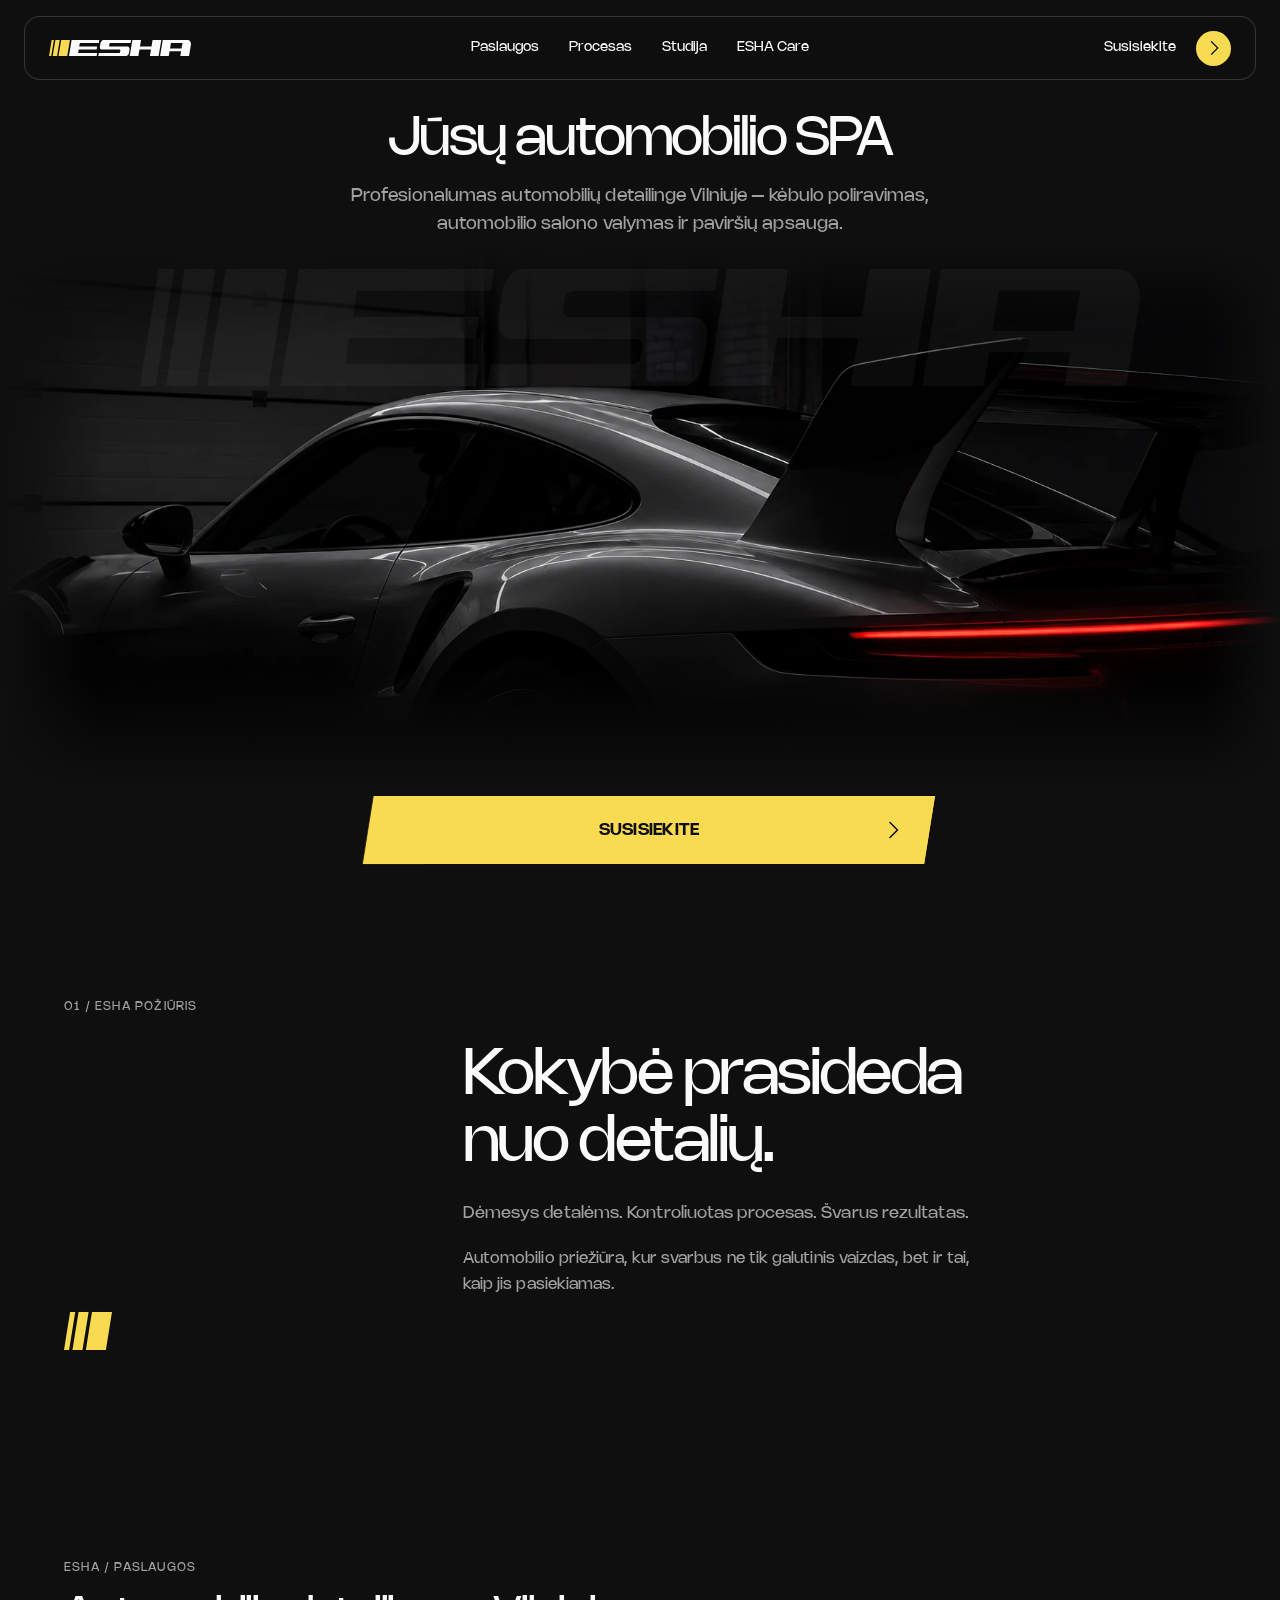
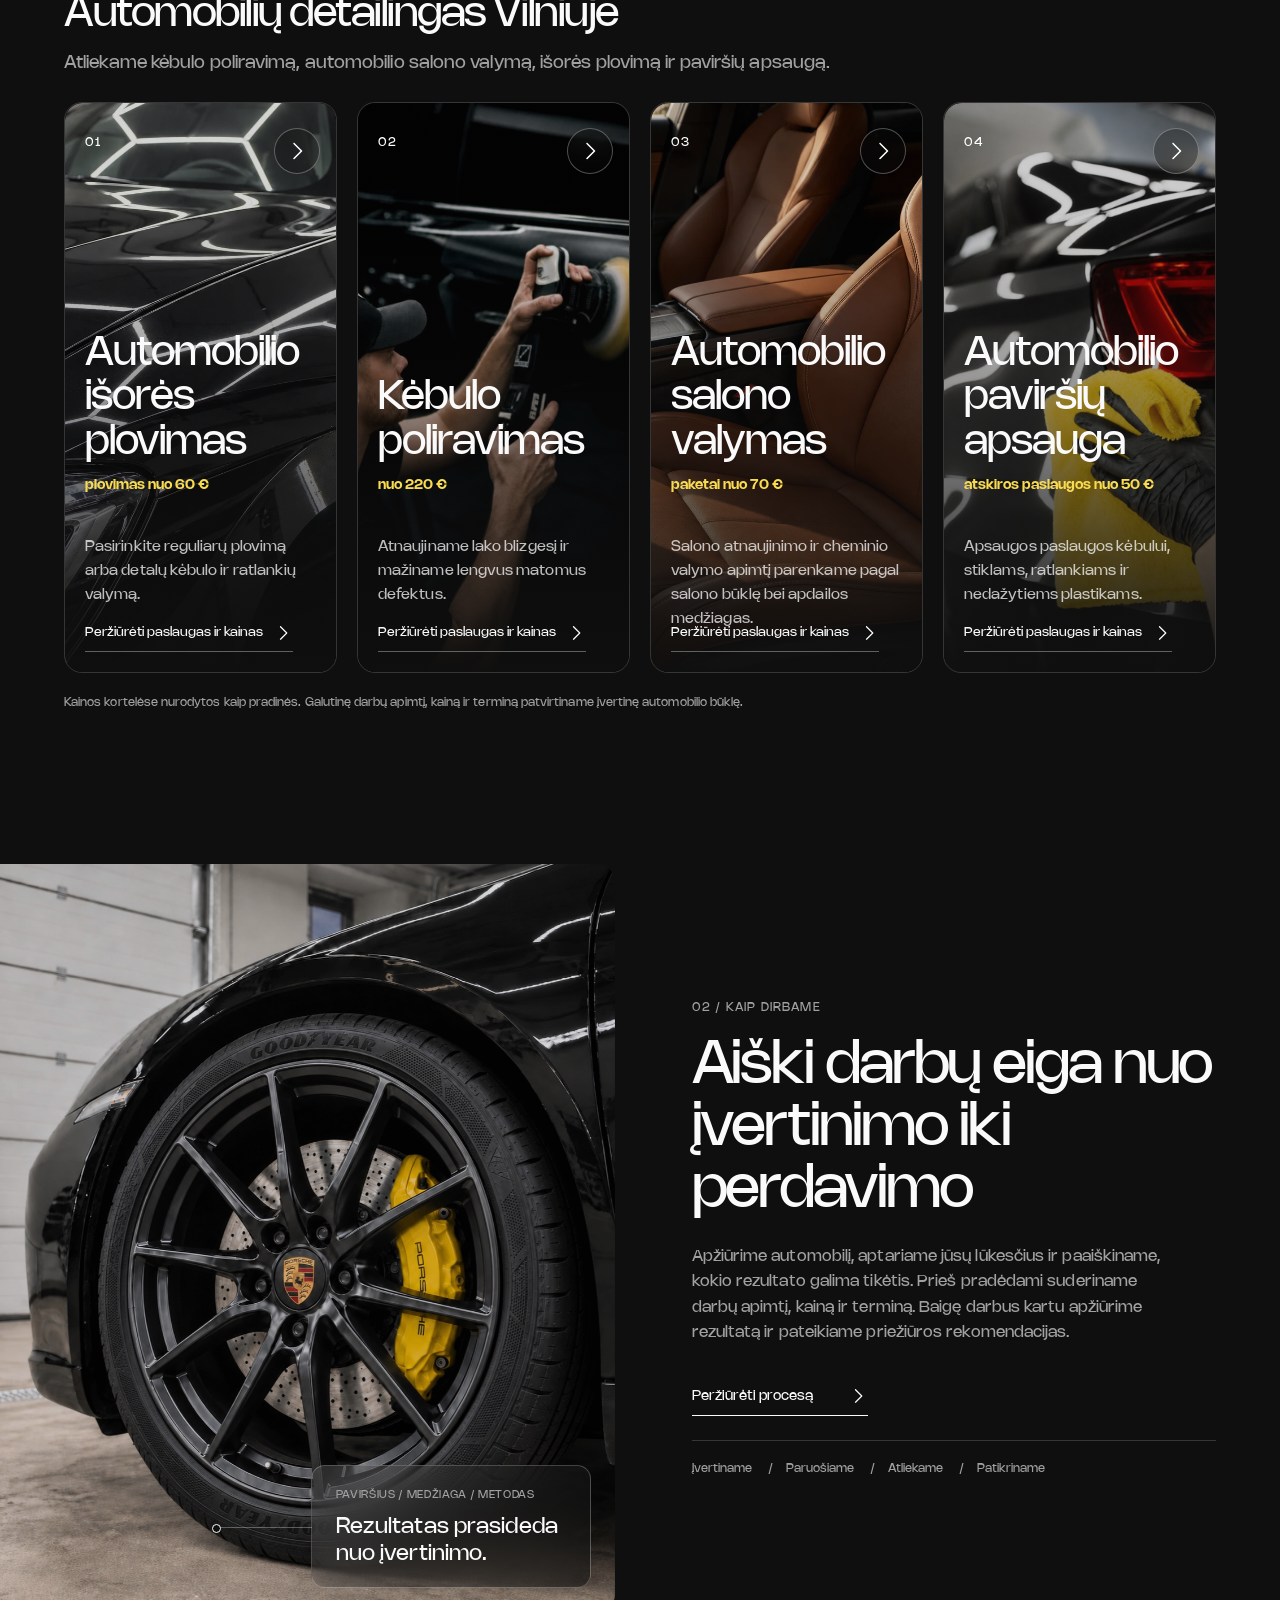
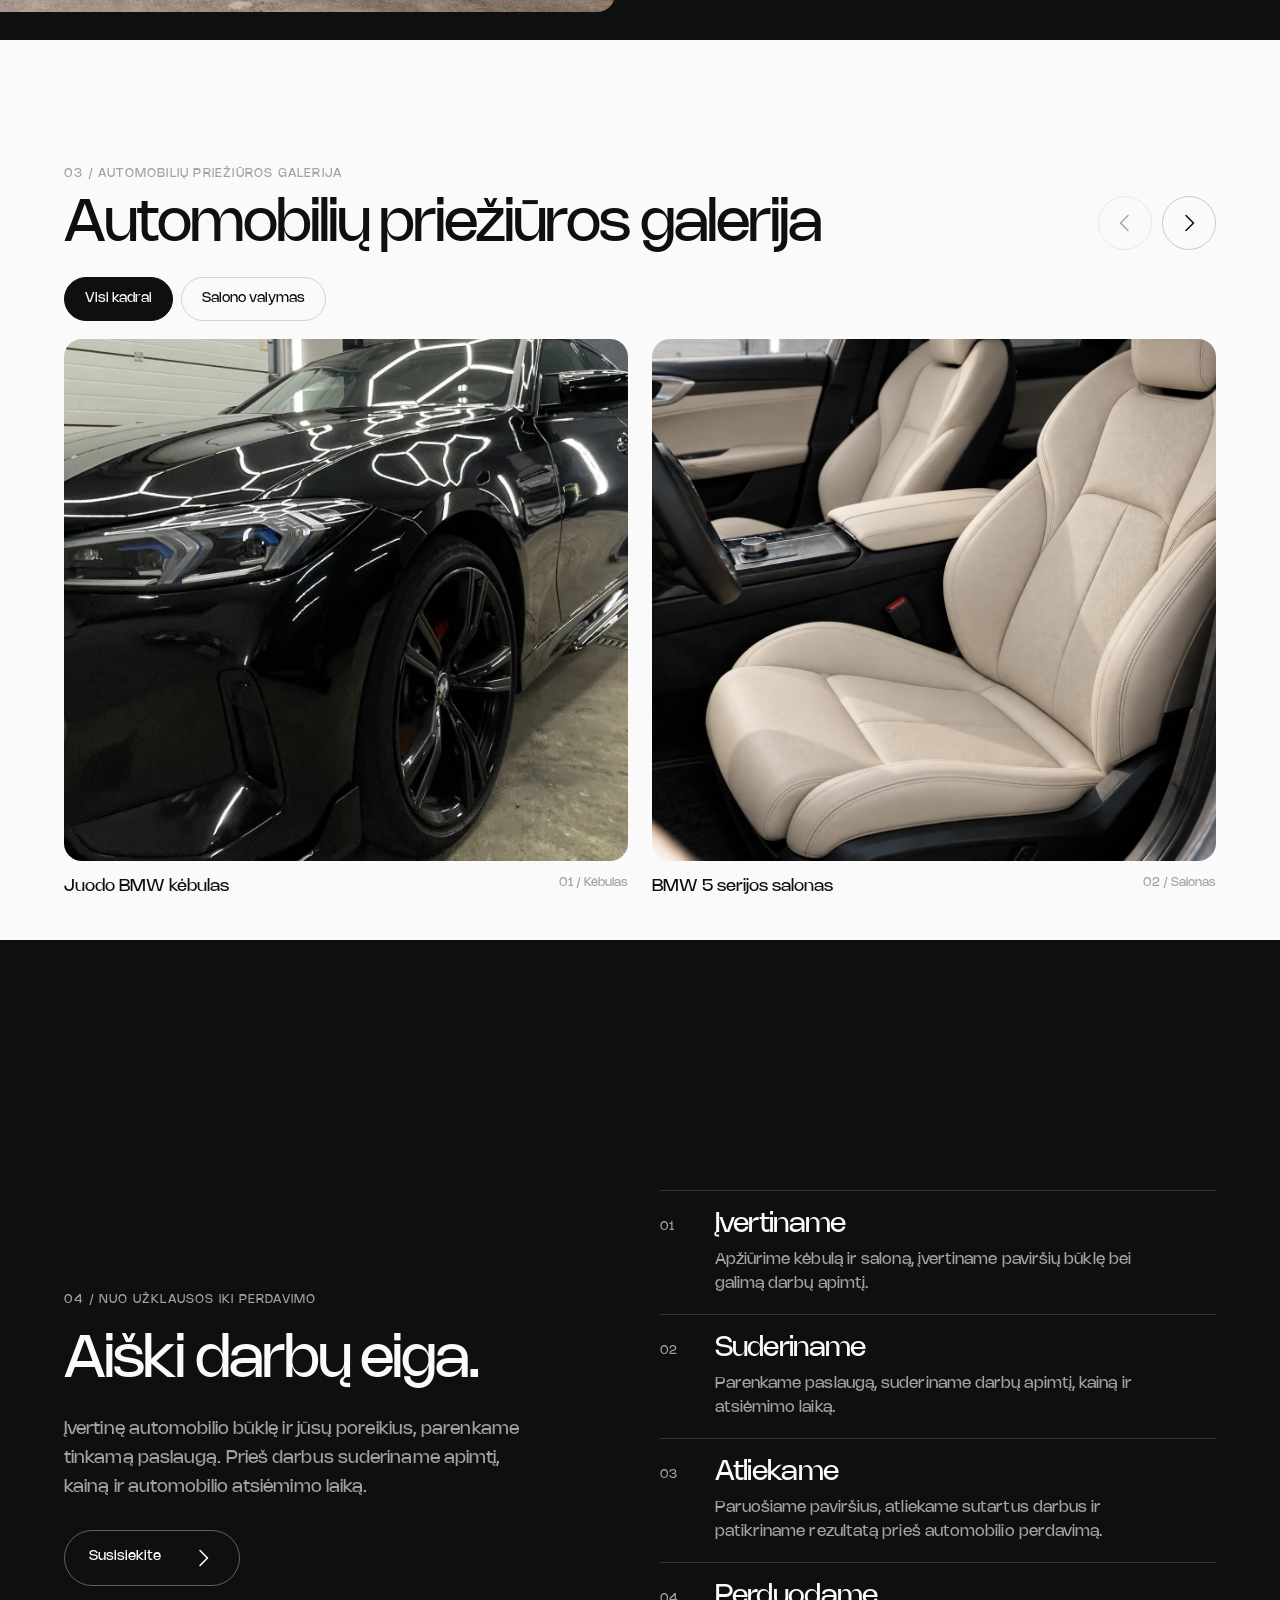
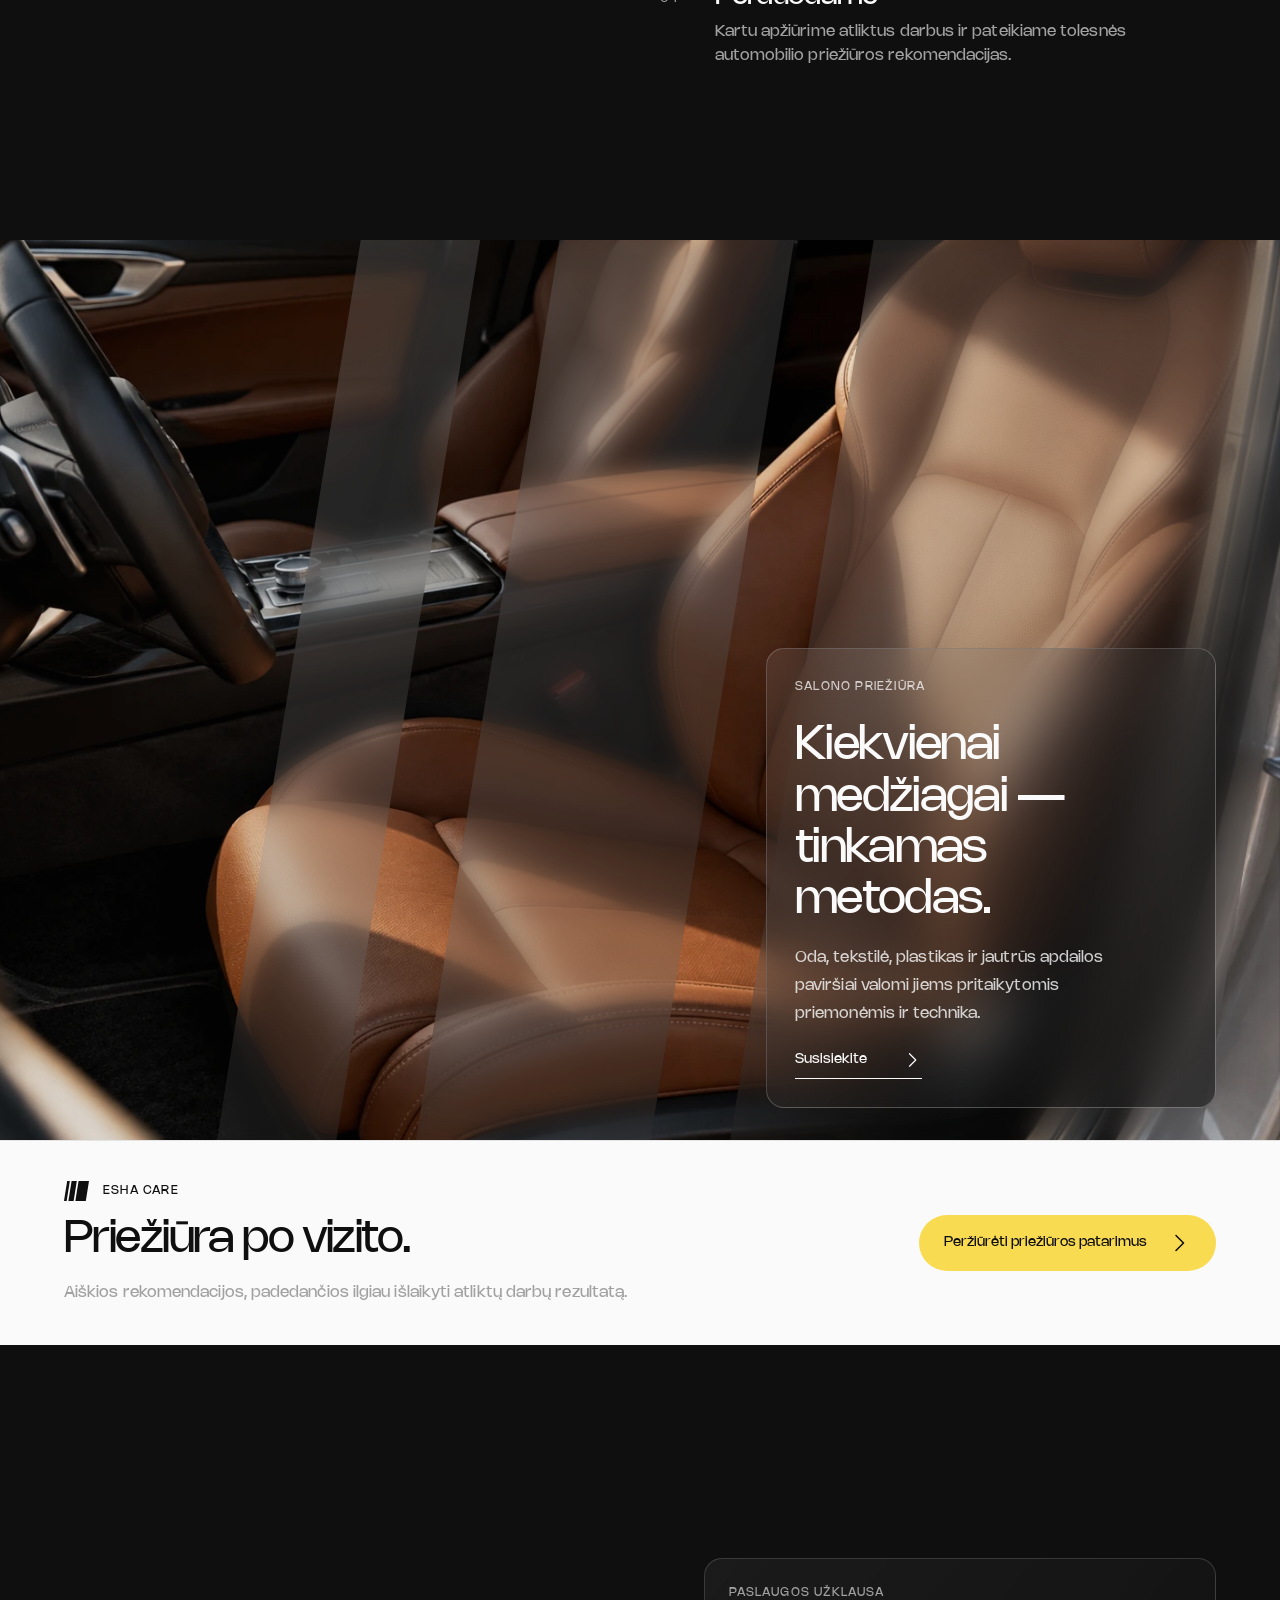
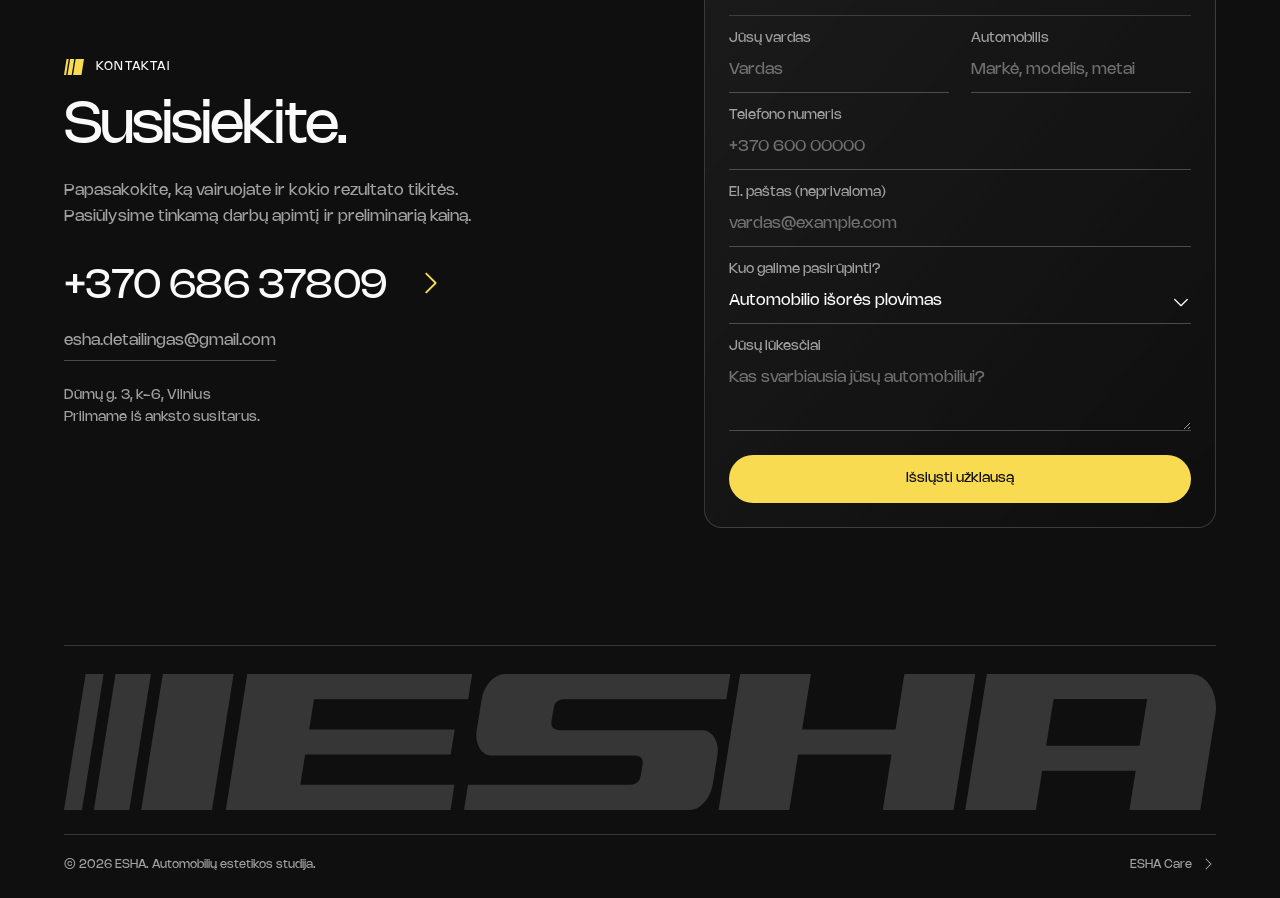
==== commit 3e5fd5ed: "Update gallery captions, alt text, and labels" ====
--- a/index.html
+++ b/index.html
@@ -77,18 +77,18 @@
     <div class="detail-copy reveal"><p class="eyebrow">02 / KAIP DIRBAME</p><h2>Aiški darbų eiga nuo įvertinimo iki perdavimo</h2><p>Apžiūrime automobilį, aptariame jūsų lūkesčius ir paaiškiname, kokio rezultato galima tikėtis. Prieš pradėdami suderiname darbų apimtį, kainą ir terminą. Baigę darbus kartu apžiūrime rezultatą ir pateikiame priežiūros rekomendacijas.</p><a class="text-link" href="#procesas">Peržiūrėti procesą <span aria-hidden="true"><svg class="brand-icon" width="24" height="24" viewBox="0 0 24 24" aria-hidden="true" focusable="false"><use href="assets/esha-icons.svg#chevron-right"></use></svg></span></a><div class="detail-line"><span>Įvertiname</span><span>Paruošiame</span><span>Atliekame</span><span>Patikriname</span></div></div>
   </section>
   <section class="gallery-section section" id="galerija" aria-labelledby="gallery-title">
-    <div class="section-top reveal"><div><p class="eyebrow">03 / Darbų galerija</p><h2 id="gallery-title">ESHA estetika iš arti.</h2></div><div class="gallery-controls"><button class="circle-button" id="gallery-prev" aria-label="Ankstesnė fotografija"><svg class="brand-icon" width="24" height="24" viewBox="0 0 24 24" aria-hidden="true" focusable="false"><path transform="matrix(1.6 0 0 -1.6 6.752524000 20.250464000)" d="M 5.488260 0.800652 C 5.531811 0.757099 5.566358 0.705396 5.589928 0.648493 C 5.613498 0.591590 5.625630 0.530602 5.625630 0.469010 C 5.625630 0.407419 5.613498 0.346431 5.589928 0.289528 C 5.566358 0.232625 5.531811 0.180922 5.488260 0.137369 C 5.444708 0.093818 5.393004 0.059271 5.336102 0.035701 C 5.279199 0.012132 5.218210 -0.000001 5.156619 -0.000001 C 5.095027 -0.000001 5.034039 0.012132 4.977136 0.035701 C 4.920233 0.059271 4.868530 0.093818 4.824978 0.137369 L 0.137478 4.824870 C 0.093895 4.868404 0.059321 4.920102 0.035731 4.977007 C 0.012142 5.033913 0.000000 5.094909 0.000000 5.156510 C 0.000000 5.218112 0.012142 5.279109 0.035731 5.336014 C 0.059321 5.392919 0.093895 5.444617 0.137478 5.488151 L 4.824978 10.175651 C 4.912934 10.263607 5.032229 10.313021 5.156619 10.313021 C 5.281008 10.313021 5.400303 10.263607 5.488260 10.175651 C 5.576216 10.087694 5.625630 9.968399 5.625630 9.844010 C 5.625630 9.719621 5.576216 9.600327 5.488260 9.512369 L 1.131814 5.156510 L 5.488260 0.800652 Z"/></svg></button><button class="circle-button" id="gallery-next" aria-label="Kita fotografija"><svg class="brand-icon" width="24" height="24" viewBox="0 0 24 24" aria-hidden="true" focusable="false"><path transform="matrix(1.6 0 0 -1.6 8.254087200 20.250464000)" d="M 5.488152 4.824870 L 0.800651 0.137369 C 0.757100 0.093818 0.705396 0.059271 0.648493 0.035701 C 0.591590 0.012132 0.530602 -0.000001 0.469011 -0.000001 C 0.407419 -0.000001 0.346431 0.012132 0.289528 0.035701 C 0.232625 0.059271 0.180921 0.093818 0.137370 0.137369 C 0.093818 0.180922 0.059271 0.232625 0.035701 0.289528 C 0.012131 0.346431 -0.000000 0.407419 0.000000 0.469010 C -0.000000 0.530602 0.012131 0.591590 0.035701 0.648493 C 0.059271 0.705396 0.093818 0.757099 0.137370 0.800652 L 4.493815 5.156510 L 0.137370 9.512369 C 0.049413 9.600327 -0.000000 9.719621 0.000000 9.844010 C 0.000000 9.968399 0.049413 10.087694 0.137370 10.175651 C 0.225326 10.263607 0.344621 10.313021 0.469011 10.313021 C 0.593400 10.313021 0.712695 10.263607 0.800651 10.175651 L 5.488152 5.488151 C 5.531734 5.444617 5.566309 5.392919 5.589899 5.336014 C 5.613488 5.279109 5.625629 5.218112 5.625629 5.156510 C 5.625629 5.094909 5.613488 5.033913 5.589899 4.977007 C 5.566309 4.920102 5.531734 4.868404 5.488152 4.824870 Z"/></svg></button></div></div>
+    <div class="section-top reveal"><div><p class="eyebrow">03 / AUTOMOBILIŲ PRIEŽIŪROS GALERIJA</p><h2 id="gallery-title">Automobilių priežiūros galerija</h2></div><div class="gallery-controls"><button class="circle-button" id="gallery-prev" aria-label="Ankstesnė fotografija"><svg class="brand-icon" width="24" height="24" viewBox="0 0 24 24" aria-hidden="true" focusable="false"><path transform="matrix(1.6 0 0 -1.6 6.752524000 20.250464000)" d="M 5.488260 0.800652 C 5.531811 0.757099 5.566358 0.705396 5.589928 0.648493 C 5.613498 0.591590 5.625630 0.530602 5.625630 0.469010 C 5.625630 0.407419 5.613498 0.346431 5.589928 0.289528 C 5.566358 0.232625 5.531811 0.180922 5.488260 0.137369 C 5.444708 0.093818 5.393004 0.059271 5.336102 0.035701 C 5.279199 0.012132 5.218210 -0.000001 5.156619 -0.000001 C 5.095027 -0.000001 5.034039 0.012132 4.977136 0.035701 C 4.920233 0.059271 4.868530 0.093818 4.824978 0.137369 L 0.137478 4.824870 C 0.093895 4.868404 0.059321 4.920102 0.035731 4.977007 C 0.012142 5.033913 0.000000 5.094909 0.000000 5.156510 C 0.000000 5.218112 0.012142 5.279109 0.035731 5.336014 C 0.059321 5.392919 0.093895 5.444617 0.137478 5.488151 L 4.824978 10.175651 C 4.912934 10.263607 5.032229 10.313021 5.156619 10.313021 C 5.281008 10.313021 5.400303 10.263607 5.488260 10.175651 C 5.576216 10.087694 5.625630 9.968399 5.625630 9.844010 C 5.625630 9.719621 5.576216 9.600327 5.488260 9.512369 L 1.131814 5.156510 L 5.488260 0.800652 Z"/></svg></button><button class="circle-button" id="gallery-next" aria-label="Kita fotografija"><svg class="brand-icon" width="24" height="24" viewBox="0 0 24 24" aria-hidden="true" focusable="false"><path transform="matrix(1.6 0 0 -1.6 8.254087200 20.250464000)" d="M 5.488152 4.824870 L 0.800651 0.137369 C 0.757100 0.093818 0.705396 0.059271 0.648493 0.035701 C 0.591590 0.012132 0.530602 -0.000001 0.469011 -0.000001 C 0.407419 -0.000001 0.346431 0.012132 0.289528 0.035701 C 0.232625 0.059271 0.180921 0.093818 0.137370 0.137369 C 0.093818 0.180922 0.059271 0.232625 0.035701 0.289528 C 0.012131 0.346431 -0.000000 0.407419 0.000000 0.469010 C -0.000000 0.530602 0.012131 0.591590 0.035701 0.648493 C 0.059271 0.705396 0.093818 0.757099 0.137370 0.800652 L 4.493815 5.156510 L 0.137370 9.512369 C 0.049413 9.600327 -0.000000 9.719621 0.000000 9.844010 C 0.000000 9.968399 0.049413 10.087694 0.137370 10.175651 C 0.225326 10.263607 0.344621 10.313021 0.469011 10.313021 C 0.593400 10.313021 0.712695 10.263607 0.800651 10.175651 L 5.488152 5.488151 C 5.531734 5.444617 5.566309 5.392919 5.589899 5.336014 C 5.613488 5.279109 5.625629 5.218112 5.625629 5.156510 C 5.625629 5.094909 5.613488 5.033913 5.589899 4.977007 C 5.566309 4.920102 5.531734 4.868404 5.488152 4.824870 Z"/></svg></button></div></div>
     <div class="gallery-filters" role="group" aria-label="Galerijos tema">
       <button type="button" data-gallery-filter="all" aria-pressed="true" aria-controls="gallery-track">Visi kadrai</button>
       <button type="button" data-gallery-filter="interior" aria-pressed="false" aria-controls="gallery-track">Salono valymas</button>
     </div>
     <p class="gallery-status" id="gallery-status" aria-live="polite"></p>
     <div class="gallery-track" id="gallery-track" tabindex="0" aria-label="Fotografijų galerija. Galite slinkti į šoną.">
-      <figure class="gallery-item"><button data-photo="assets/bmw-real-paint-detail.webp" aria-label="Padidinti BMW fotografiją"><img src="assets/bmw-real-paint-detail.webp" width="1600" height="1200" loading="lazy" alt="BMW žibinto ir poliruoto kėbulo fotografija ESHA studijoje"><span class="gallery-zoom" aria-hidden="true"><svg class="brand-icon" width="24" height="24" viewBox="0 0 24 24" aria-hidden="true" focusable="false"><use href="assets/esha-icons.svg#plus"></use></svg></span></button><figcaption><span>Šviesa ant lako</span><span>01 / Paviršius</span></figcaption></figure>
-      <figure class="gallery-item"><button data-photo="assets/cream-bmw-interior-closeup.webp" aria-label="Padidinti BMW 5 serijos salono fotografiją"><img src="assets/cream-bmw-interior-closeup.webp" width="1448" height="1086" loading="lazy" alt="BMW 5 serijos kreminės odos sėdynių stambus planas su subtiliomis ESHA studijos detalėmis"><span class="gallery-zoom" aria-hidden="true"><svg class="brand-icon" width="24" height="24" viewBox="0 0 24 24" aria-hidden="true" focusable="false"><use href="assets/esha-icons.svg#plus"></use></svg></span></button><figcaption><span>Medžiagos ir tekstūros</span><span>02 / Pojūtis</span></figcaption></figure>
-      <figure class="gallery-item"><button data-photo="assets/porsche-wheel-esha-goodyear-tire-corrected-20261108.jpg" aria-label="Padidinti Porsche ratlankio fotografiją"><img class="porsche-studio-wheel" src="assets/porsche-wheel-esha-goodyear-tire-corrected-20261108.jpg" width="1122" height="1402" loading="lazy" alt="Porsche ratlankis su natūraliais studijos šviesos atspindžiais"><span class="gallery-zoom" aria-hidden="true"><svg class="brand-icon" width="24" height="24" viewBox="0 0 24 24" aria-hidden="true" focusable="false"><use href="assets/esha-icons.svg#plus"></use></svg></span></button><figcaption><span>Tikslumas formoje</span><span>03 / Detalė</span></figcaption></figure>
-      <figure class="gallery-item" data-gallery-category="interior"><button data-photo="assets/esha-dashboard-cleaning.webp" aria-label="Padidinti: panelės priežiūra"><img src="assets/esha-dashboard-cleaning.webp" width="1448" height="1086" loading="lazy" alt="Panelės valymas minkštu šepetėliu ESHA studijos aplinkoje"><span class="gallery-zoom" aria-hidden="true"><svg class="brand-icon" width="24" height="24" viewBox="0 0 24 24" aria-hidden="true" focusable="false"><use href="assets/esha-icons.svg#plus"></use></svg></span></button><figcaption><span>Panelės priežiūra</span><span>04 / Valymas</span></figcaption></figure>
-      <figure class="gallery-item" data-gallery-category="interior"><button data-photo="assets/esha-seat-cleaning-press-perforation-full.png" aria-label="Padidinti: kreminės odos priežiūra"><img src="assets/esha-seat-cleaning-press-perforation-full.png" width="1448" height="1086" loading="lazy" alt="Kreminės odos sėdynės valymas ESHA studijos aplinkoje"><span class="gallery-zoom" aria-hidden="true"><svg class="brand-icon" width="24" height="24" viewBox="0 0 24 24" aria-hidden="true" focusable="false"><use href="assets/esha-icons.svg#plus"></use></svg></span></button><figcaption><span>Kreminės odos priežiūra</span><span>05 / Valymas</span></figcaption></figure>
+      <figure class="gallery-item"><button data-photo="assets/bmw-real-paint-detail.webp" aria-label="Padidinti juodo BMW nuotrauką"><img src="assets/bmw-real-paint-detail.webp" width="1600" height="1200" loading="lazy" alt="Juodo BMW priekinė dalis su žibintu ir blizgiu kėbulo paviršiumi."><span class="gallery-zoom" aria-hidden="true"><svg class="brand-icon" width="24" height="24" viewBox="0 0 24 24" aria-hidden="true" focusable="false"><use href="assets/esha-icons.svg#plus"></use></svg></span></button><figcaption><span>Juodo BMW kėbulas</span><span>01 / Kėbulas</span></figcaption></figure>
+      <figure class="gallery-item"><button data-photo="assets/cream-bmw-interior-closeup.webp" aria-label="Padidinti BMW 5 serijos salono nuotrauką"><img src="assets/cream-bmw-interior-closeup.webp" width="1448" height="1086" loading="lazy" alt="BMW 5 serijos automobilio kreminės odos sėdynė ir centrinė konsolė."><span class="gallery-zoom" aria-hidden="true"><svg class="brand-icon" width="24" height="24" viewBox="0 0 24 24" aria-hidden="true" focusable="false"><use href="assets/esha-icons.svg#plus"></use></svg></span></button><figcaption><span>BMW 5 serijos salonas</span><span>02 / Salonas</span></figcaption></figure>
+      <figure class="gallery-item"><button data-photo="assets/porsche-wheel-esha-goodyear-tire-corrected-20261108.jpg" aria-label="Padidinti Porsche ratlankio nuotrauką"><img class="porsche-studio-wheel" src="assets/porsche-wheel-esha-goodyear-tire-corrected-20261108.jpg" width="1122" height="1402" loading="lazy" alt="Juodas Porsche ratlankis su geltonu stabdžių suportu."><span class="gallery-zoom" aria-hidden="true"><svg class="brand-icon" width="24" height="24" viewBox="0 0 24 24" aria-hidden="true" focusable="false"><use href="assets/esha-icons.svg#plus"></use></svg></span></button><figcaption><span>Porsche ratlankis</span><span>03 / Ratlankiai</span></figcaption></figure>
+      <figure class="gallery-item" data-gallery-category="interior"><button data-photo="assets/esha-dashboard-cleaning.webp" aria-label="Padidinti panelės valymo koncepcijos nuotrauką"><img src="assets/esha-dashboard-cleaning.webp" width="1448" height="1086" loading="lazy" alt="Koncepcinis vaizdas: minkštu šepetėliu valoma tamsi automobilio panelė."><span class="gallery-zoom" aria-hidden="true"><svg class="brand-icon" width="24" height="24" viewBox="0 0 24 24" aria-hidden="true" focusable="false"><use href="assets/esha-icons.svg#plus"></use></svg></span></button><figcaption><span>Panelės valymo koncepcija</span><span>04 / Salono valymas</span></figcaption></figure>
+      <figure class="gallery-item" data-gallery-category="interior"><button data-photo="assets/esha-seat-cleaning-press-perforation-full.png" aria-label="Padidinti sėdynės valymo koncepcijos nuotrauką"><img src="assets/esha-seat-cleaning-press-perforation-full.png" width="1448" height="1086" loading="lazy" alt="Koncepcinis vaizdas: valoma kreminė odinė automobilio sėdynė."><span class="gallery-zoom" aria-hidden="true"><svg class="brand-icon" width="24" height="24" viewBox="0 0 24 24" aria-hidden="true" focusable="false"><use href="assets/esha-icons.svg#plus"></use></svg></span></button><figcaption><span>Sėdynės valymo koncepcija</span><span>05 / Salono valymas</span></figcaption></figure>
     </div>
   </section>
   <section class="process section" id="procesas">
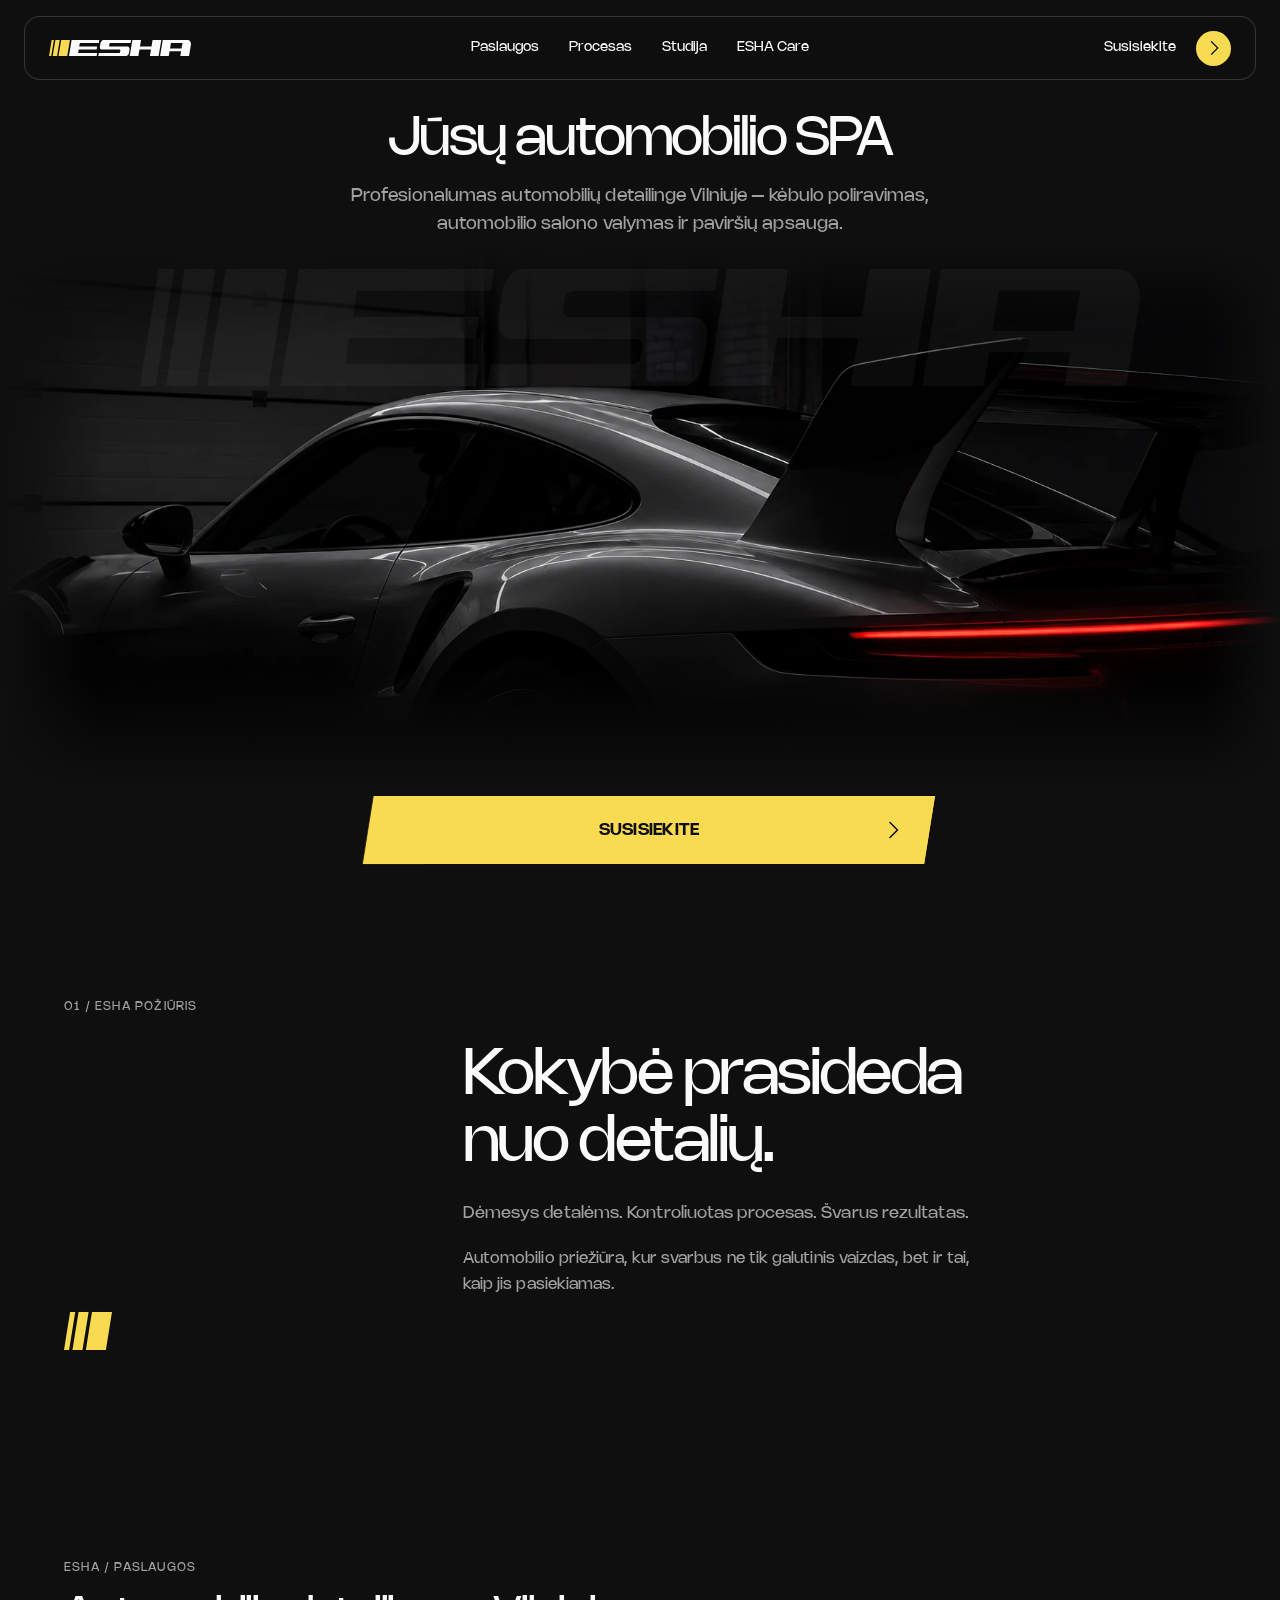
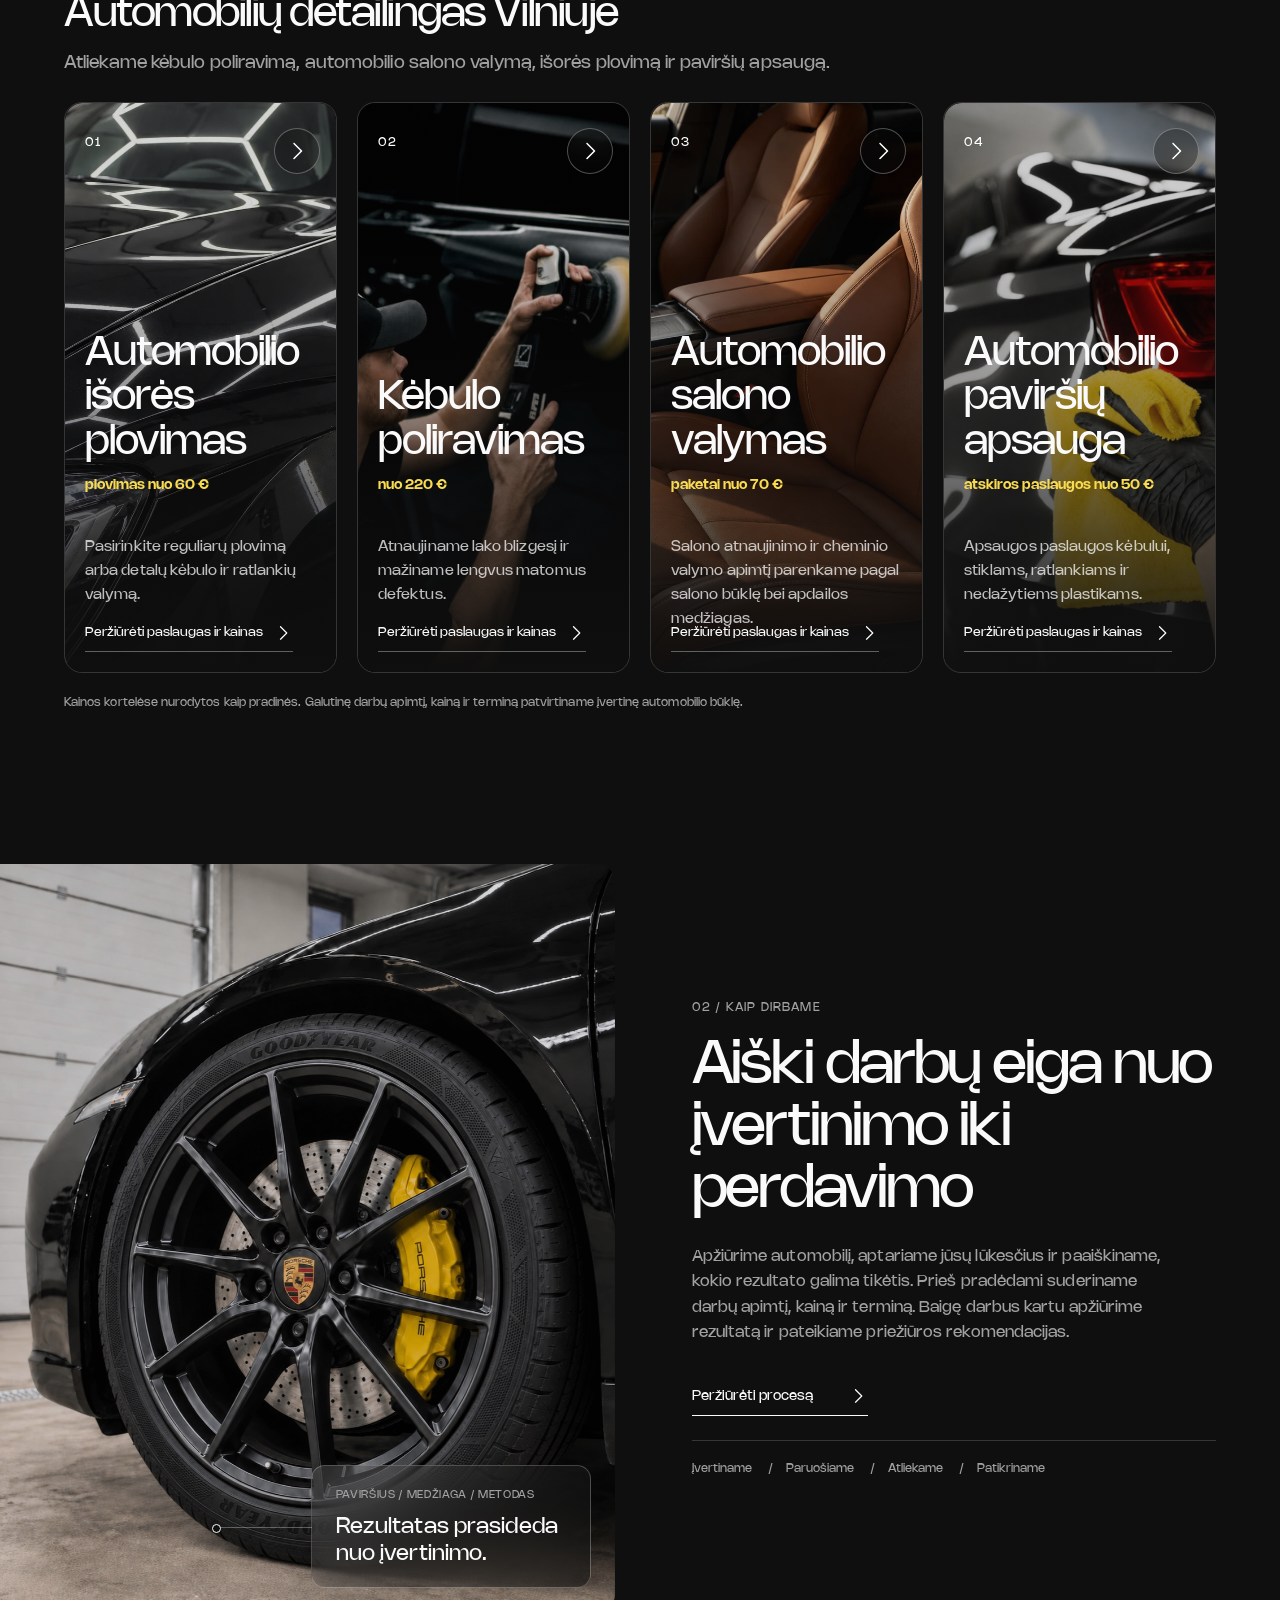
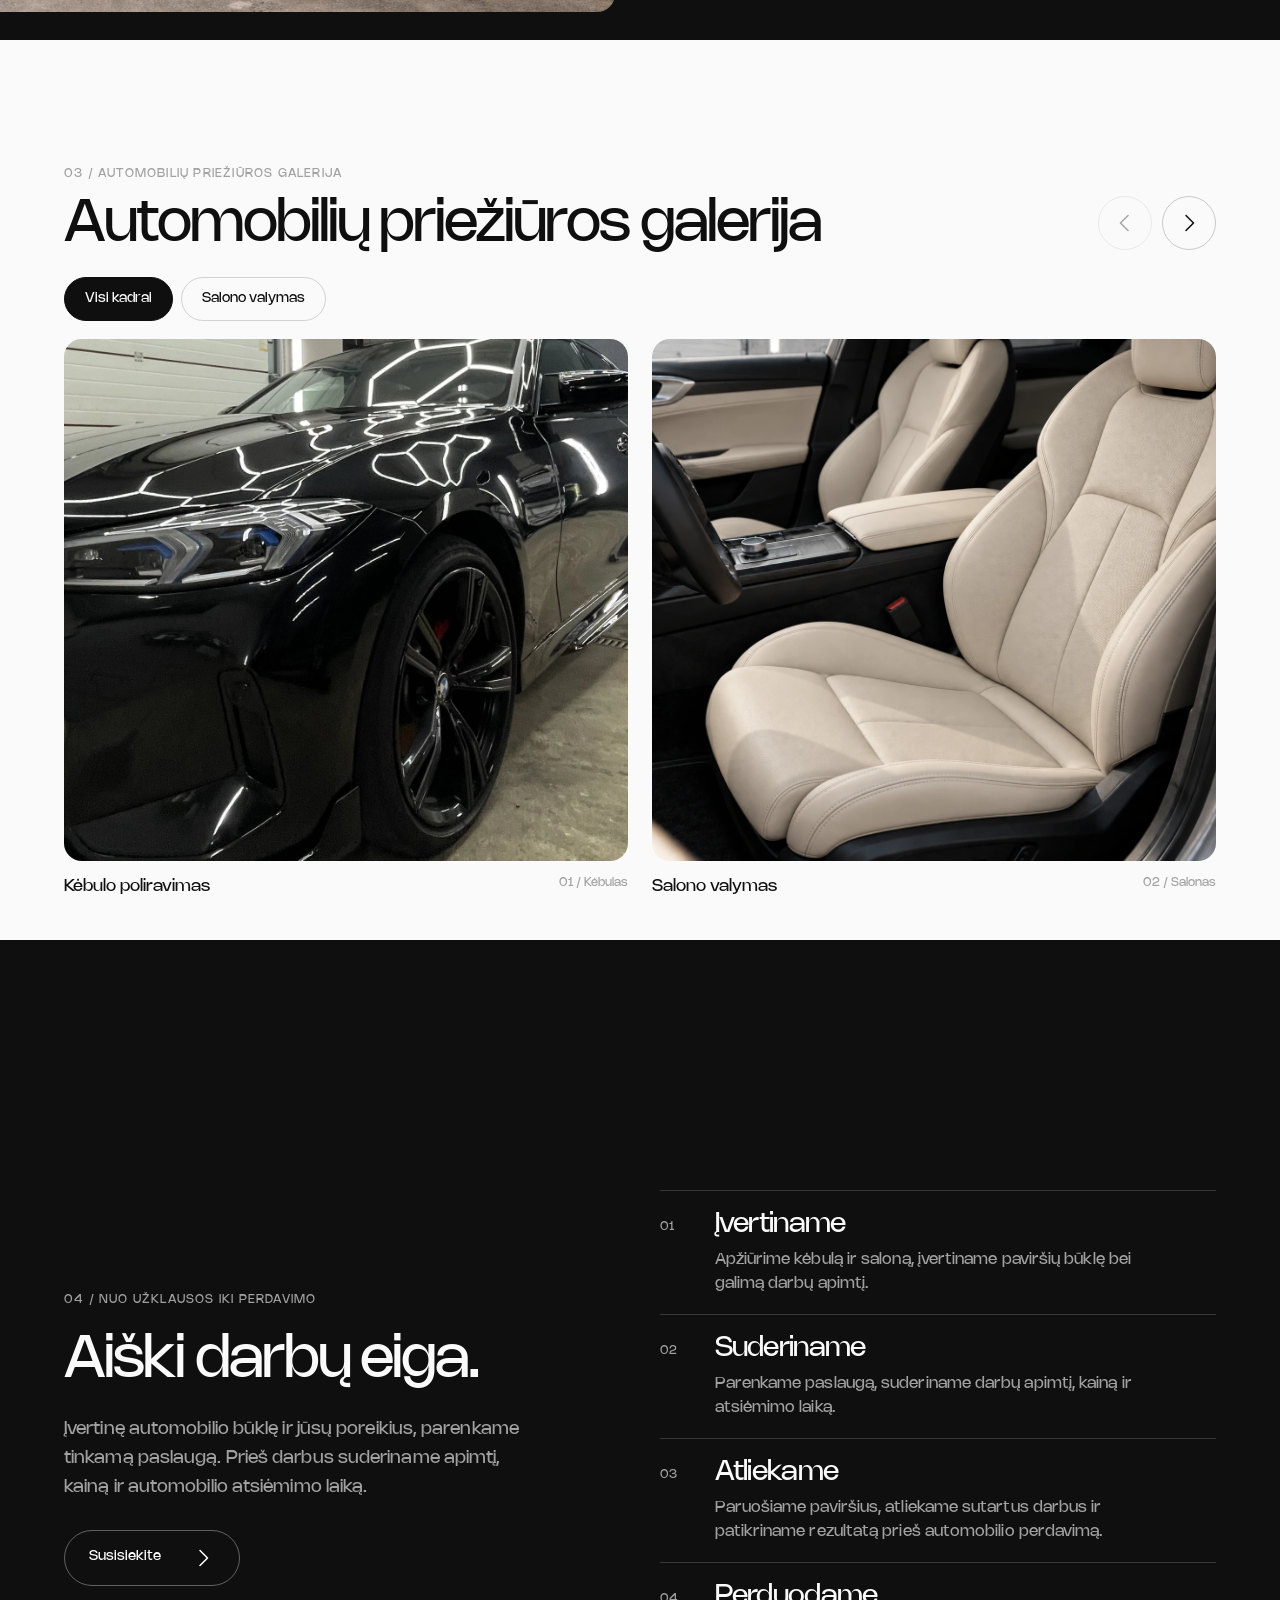
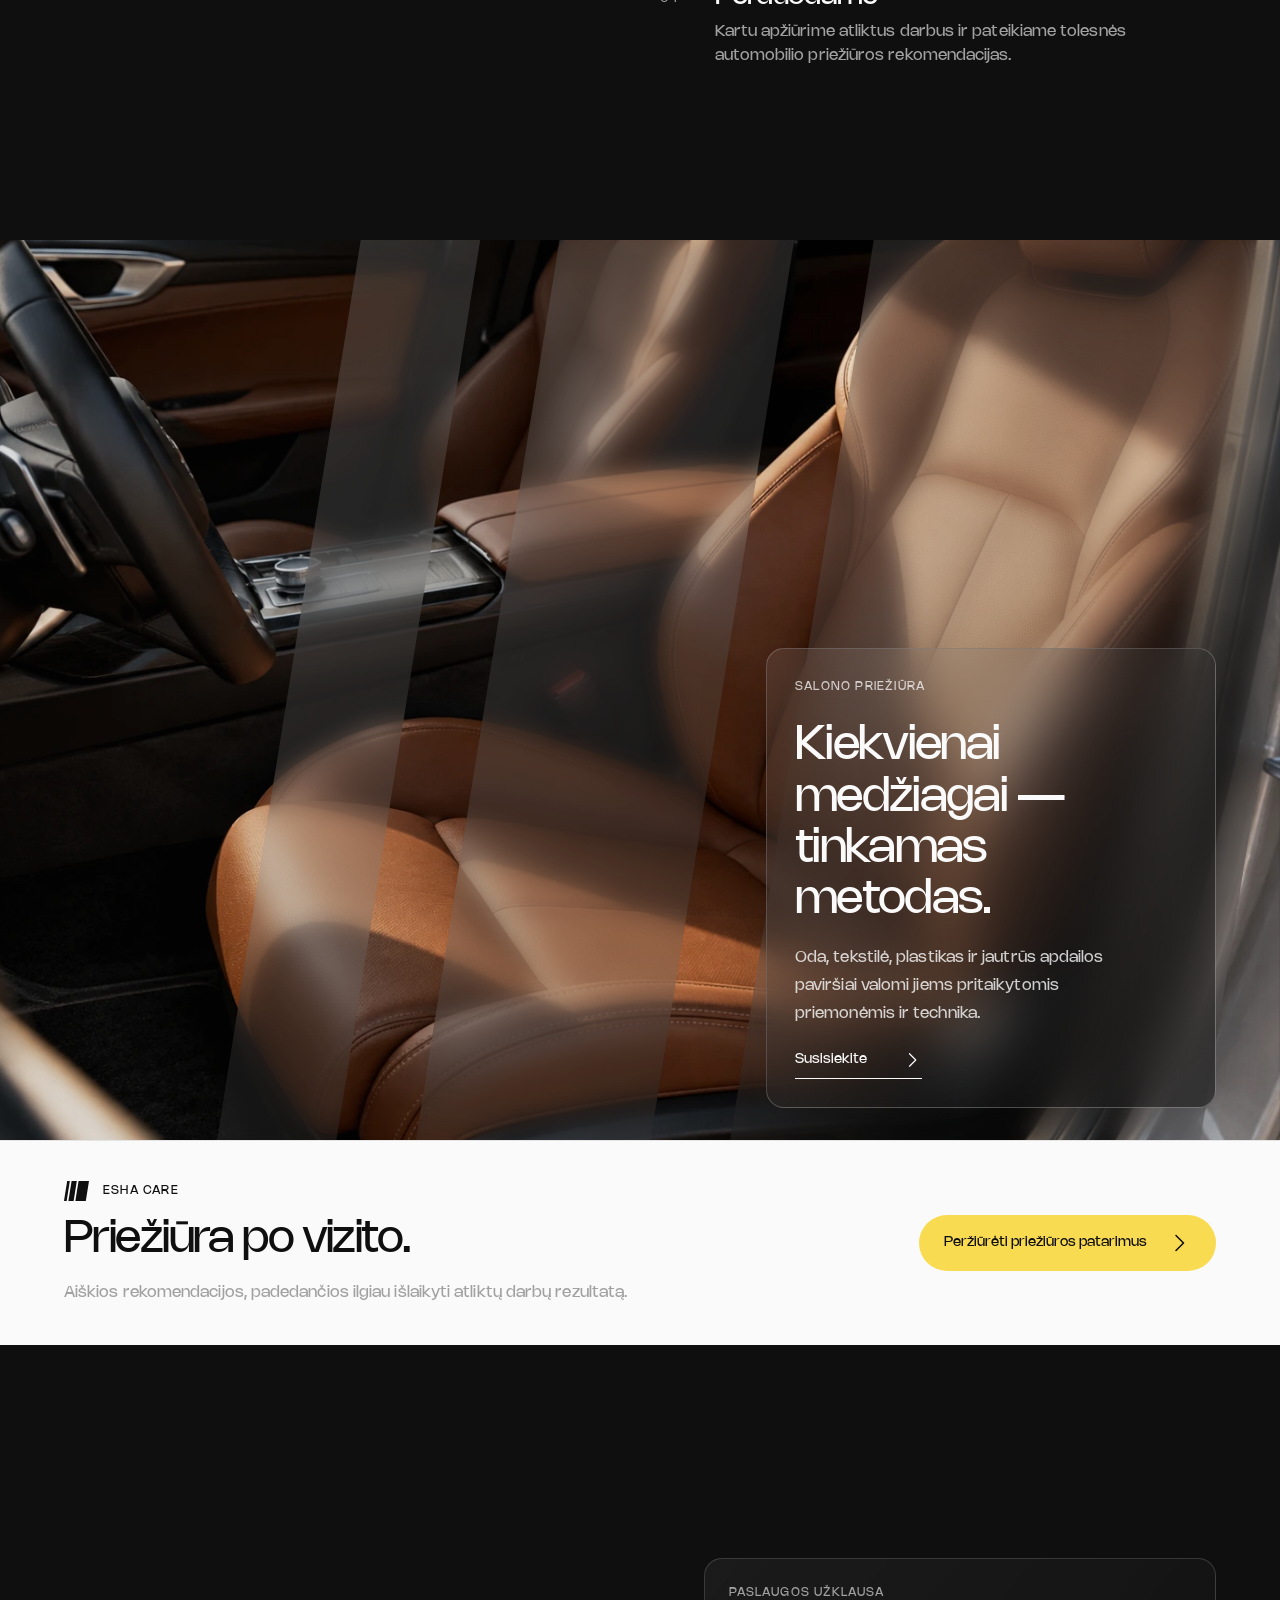
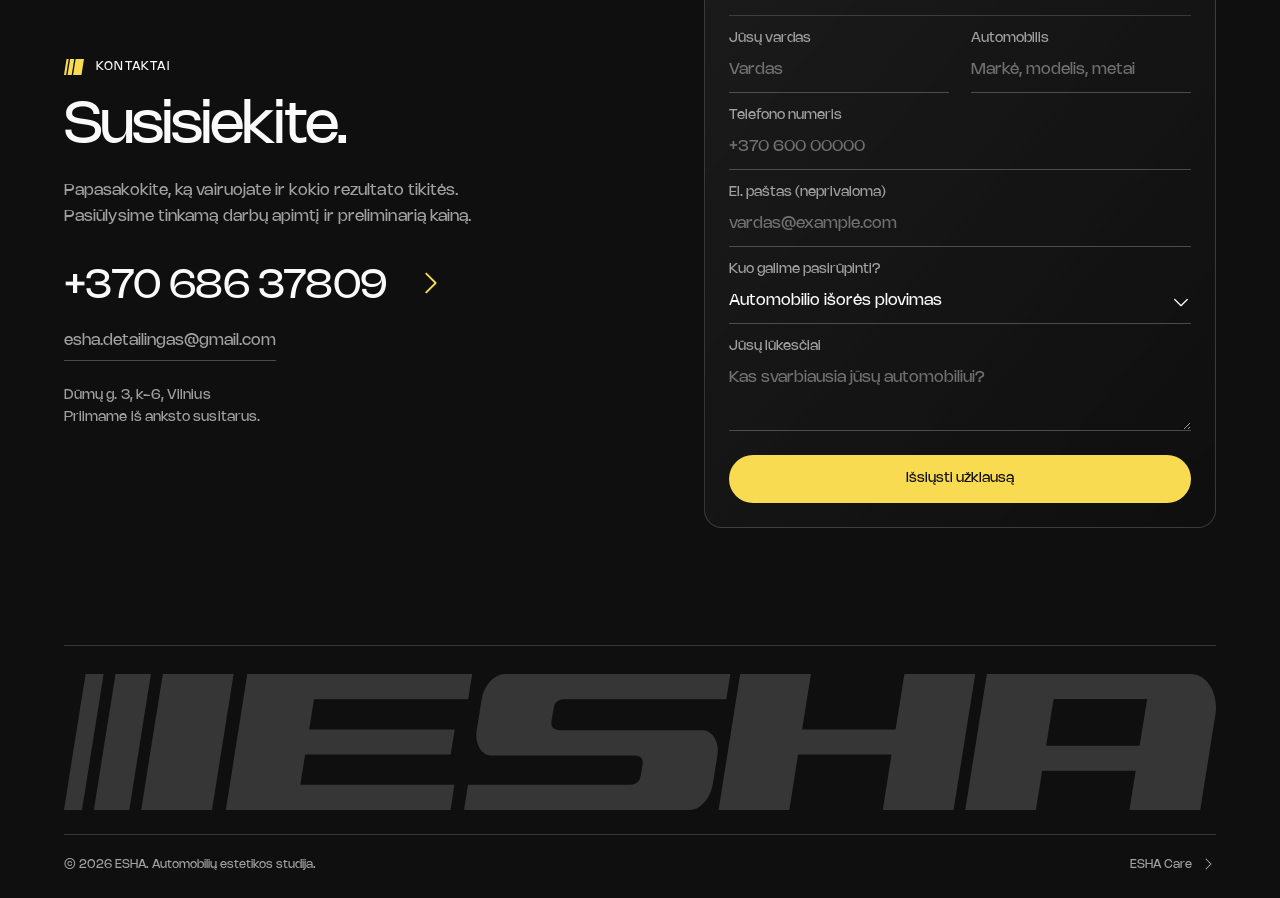
==== commit 5fea5eff: "Publish latest ESHA website updates Sync the current ESHA site copy from the latest dist/index.html," ====
--- a/index.html
+++ b/index.html
@@ -84,11 +84,11 @@
     </div>
     <p class="gallery-status" id="gallery-status" aria-live="polite"></p>
     <div class="gallery-track" id="gallery-track" tabindex="0" aria-label="Fotografijų galerija. Galite slinkti į šoną.">
-      <figure class="gallery-item"><button data-photo="assets/bmw-real-paint-detail.webp" aria-label="Padidinti juodo BMW nuotrauką"><img src="assets/bmw-real-paint-detail.webp" width="1600" height="1200" loading="lazy" alt="Juodo BMW priekinė dalis su žibintu ir blizgiu kėbulo paviršiumi."><span class="gallery-zoom" aria-hidden="true"><svg class="brand-icon" width="24" height="24" viewBox="0 0 24 24" aria-hidden="true" focusable="false"><use href="assets/esha-icons.svg#plus"></use></svg></span></button><figcaption><span>Juodo BMW kėbulas</span><span>01 / Kėbulas</span></figcaption></figure>
-      <figure class="gallery-item"><button data-photo="assets/cream-bmw-interior-closeup.webp" aria-label="Padidinti BMW 5 serijos salono nuotrauką"><img src="assets/cream-bmw-interior-closeup.webp" width="1448" height="1086" loading="lazy" alt="BMW 5 serijos automobilio kreminės odos sėdynė ir centrinė konsolė."><span class="gallery-zoom" aria-hidden="true"><svg class="brand-icon" width="24" height="24" viewBox="0 0 24 24" aria-hidden="true" focusable="false"><use href="assets/esha-icons.svg#plus"></use></svg></span></button><figcaption><span>BMW 5 serijos salonas</span><span>02 / Salonas</span></figcaption></figure>
-      <figure class="gallery-item"><button data-photo="assets/porsche-wheel-esha-goodyear-tire-corrected-20261108.jpg" aria-label="Padidinti Porsche ratlankio nuotrauką"><img class="porsche-studio-wheel" src="assets/porsche-wheel-esha-goodyear-tire-corrected-20261108.jpg" width="1122" height="1402" loading="lazy" alt="Juodas Porsche ratlankis su geltonu stabdžių suportu."><span class="gallery-zoom" aria-hidden="true"><svg class="brand-icon" width="24" height="24" viewBox="0 0 24 24" aria-hidden="true" focusable="false"><use href="assets/esha-icons.svg#plus"></use></svg></span></button><figcaption><span>Porsche ratlankis</span><span>03 / Ratlankiai</span></figcaption></figure>
-      <figure class="gallery-item" data-gallery-category="interior"><button data-photo="assets/esha-dashboard-cleaning.webp" aria-label="Padidinti panelės valymo koncepcijos nuotrauką"><img src="assets/esha-dashboard-cleaning.webp" width="1448" height="1086" loading="lazy" alt="Koncepcinis vaizdas: minkštu šepetėliu valoma tamsi automobilio panelė."><span class="gallery-zoom" aria-hidden="true"><svg class="brand-icon" width="24" height="24" viewBox="0 0 24 24" aria-hidden="true" focusable="false"><use href="assets/esha-icons.svg#plus"></use></svg></span></button><figcaption><span>Panelės valymo koncepcija</span><span>04 / Salono valymas</span></figcaption></figure>
-      <figure class="gallery-item" data-gallery-category="interior"><button data-photo="assets/esha-seat-cleaning-press-perforation-full.png" aria-label="Padidinti sėdynės valymo koncepcijos nuotrauką"><img src="assets/esha-seat-cleaning-press-perforation-full.png" width="1448" height="1086" loading="lazy" alt="Koncepcinis vaizdas: valoma kreminė odinė automobilio sėdynė."><span class="gallery-zoom" aria-hidden="true"><svg class="brand-icon" width="24" height="24" viewBox="0 0 24 24" aria-hidden="true" focusable="false"><use href="assets/esha-icons.svg#plus"></use></svg></span></button><figcaption><span>Sėdynės valymo koncepcija</span><span>05 / Salono valymas</span></figcaption></figure>
+      <figure class="gallery-item"><button data-photo="assets/bmw-real-paint-detail.webp" aria-label="Padidinti kėbulo poliravimo nuotrauką"><img src="assets/bmw-real-paint-detail.webp" width="1600" height="1200" loading="lazy" alt="Juodo BMW priekinė dalis su žibintu ir blizgiu kėbulo paviršiumi."><span class="gallery-zoom" aria-hidden="true"><svg class="brand-icon" width="24" height="24" viewBox="0 0 24 24" aria-hidden="true" focusable="false"><use href="assets/esha-icons.svg#plus"></use></svg></span></button><figcaption><span>Kėbulo poliravimas</span><span>01 / Kėbulas</span></figcaption></figure>
+      <figure class="gallery-item"><button data-photo="assets/cream-bmw-interior-closeup.webp" aria-label="Padidinti salono valymo nuotrauką"><img src="assets/cream-bmw-interior-closeup.webp" width="1448" height="1086" loading="lazy" alt="BMW 5 serijos automobilio kreminės odos sėdynė ir centrinė konsolė."><span class="gallery-zoom" aria-hidden="true"><svg class="brand-icon" width="24" height="24" viewBox="0 0 24 24" aria-hidden="true" focusable="false"><use href="assets/esha-icons.svg#plus"></use></svg></span></button><figcaption><span>Salono valymas</span><span>02 / Salonas</span></figcaption></figure>
+      <figure class="gallery-item"><button data-photo="assets/porsche-wheel-esha-goodyear-tire-corrected-20261108.jpg" aria-label="Padidinti ratlankių valymo nuotrauką"><img class="porsche-studio-wheel" src="assets/porsche-wheel-esha-goodyear-tire-corrected-20261108.jpg" width="1122" height="1402" loading="lazy" alt="Juodas Porsche ratlankis su geltonu stabdžių suportu."><span class="gallery-zoom" aria-hidden="true"><svg class="brand-icon" width="24" height="24" viewBox="0 0 24 24" aria-hidden="true" focusable="false"><use href="assets/esha-icons.svg#plus"></use></svg></span></button><figcaption><span>Ratlankių valymas</span><span>03 / Ratlankiai</span></figcaption></figure>
+      <figure class="gallery-item" data-gallery-category="interior"><button data-photo="assets/esha-dashboard-cleaning.webp" aria-label="Padidinti panelės valymo nuotrauką"><img src="assets/esha-dashboard-cleaning.webp" width="1448" height="1086" loading="lazy" alt="Koncepcinis vaizdas: minkštu šepetėliu valoma tamsi automobilio panelė."><span class="gallery-zoom" aria-hidden="true"><svg class="brand-icon" width="24" height="24" viewBox="0 0 24 24" aria-hidden="true" focusable="false"><use href="assets/esha-icons.svg#plus"></use></svg></span></button><figcaption><span>Panelės valymas</span><span>04 / Panelė</span></figcaption></figure>
+      <figure class="gallery-item" data-gallery-category="interior"><button data-photo="assets/esha-seat-cleaning-press-perforation-full.png" aria-label="Padidinti salono valymo nuotrauką"><img src="assets/esha-seat-cleaning-press-perforation-full.png" width="1448" height="1086" loading="lazy" alt="Koncepcinis vaizdas: valoma kreminė odinė automobilio sėdynė."><span class="gallery-zoom" aria-hidden="true"><svg class="brand-icon" width="24" height="24" viewBox="0 0 24 24" aria-hidden="true" focusable="false"><use href="assets/esha-icons.svg#plus"></use></svg></span></button><figcaption><span>Salono valymas</span><span>05 / Sėdynė</span></figcaption></figure>
     </div>
   </section>
   <section class="process section" id="procesas">
